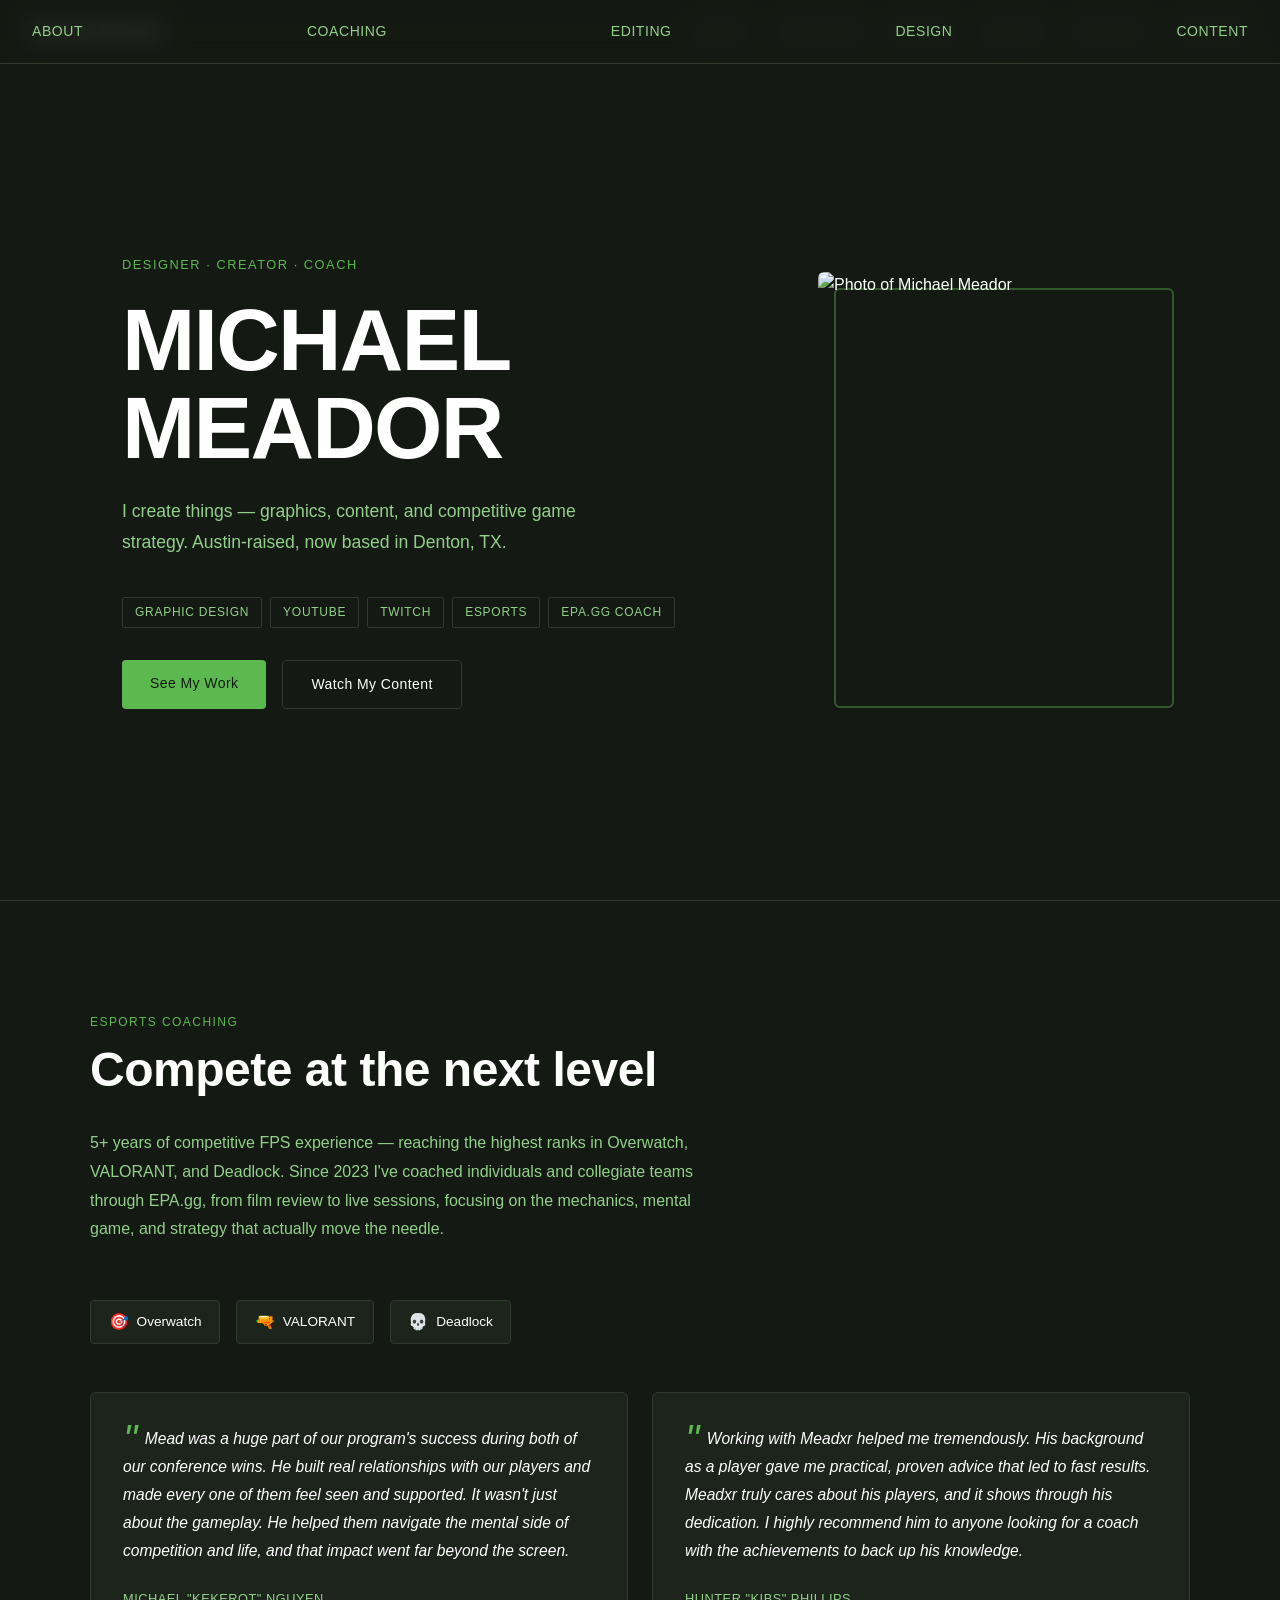
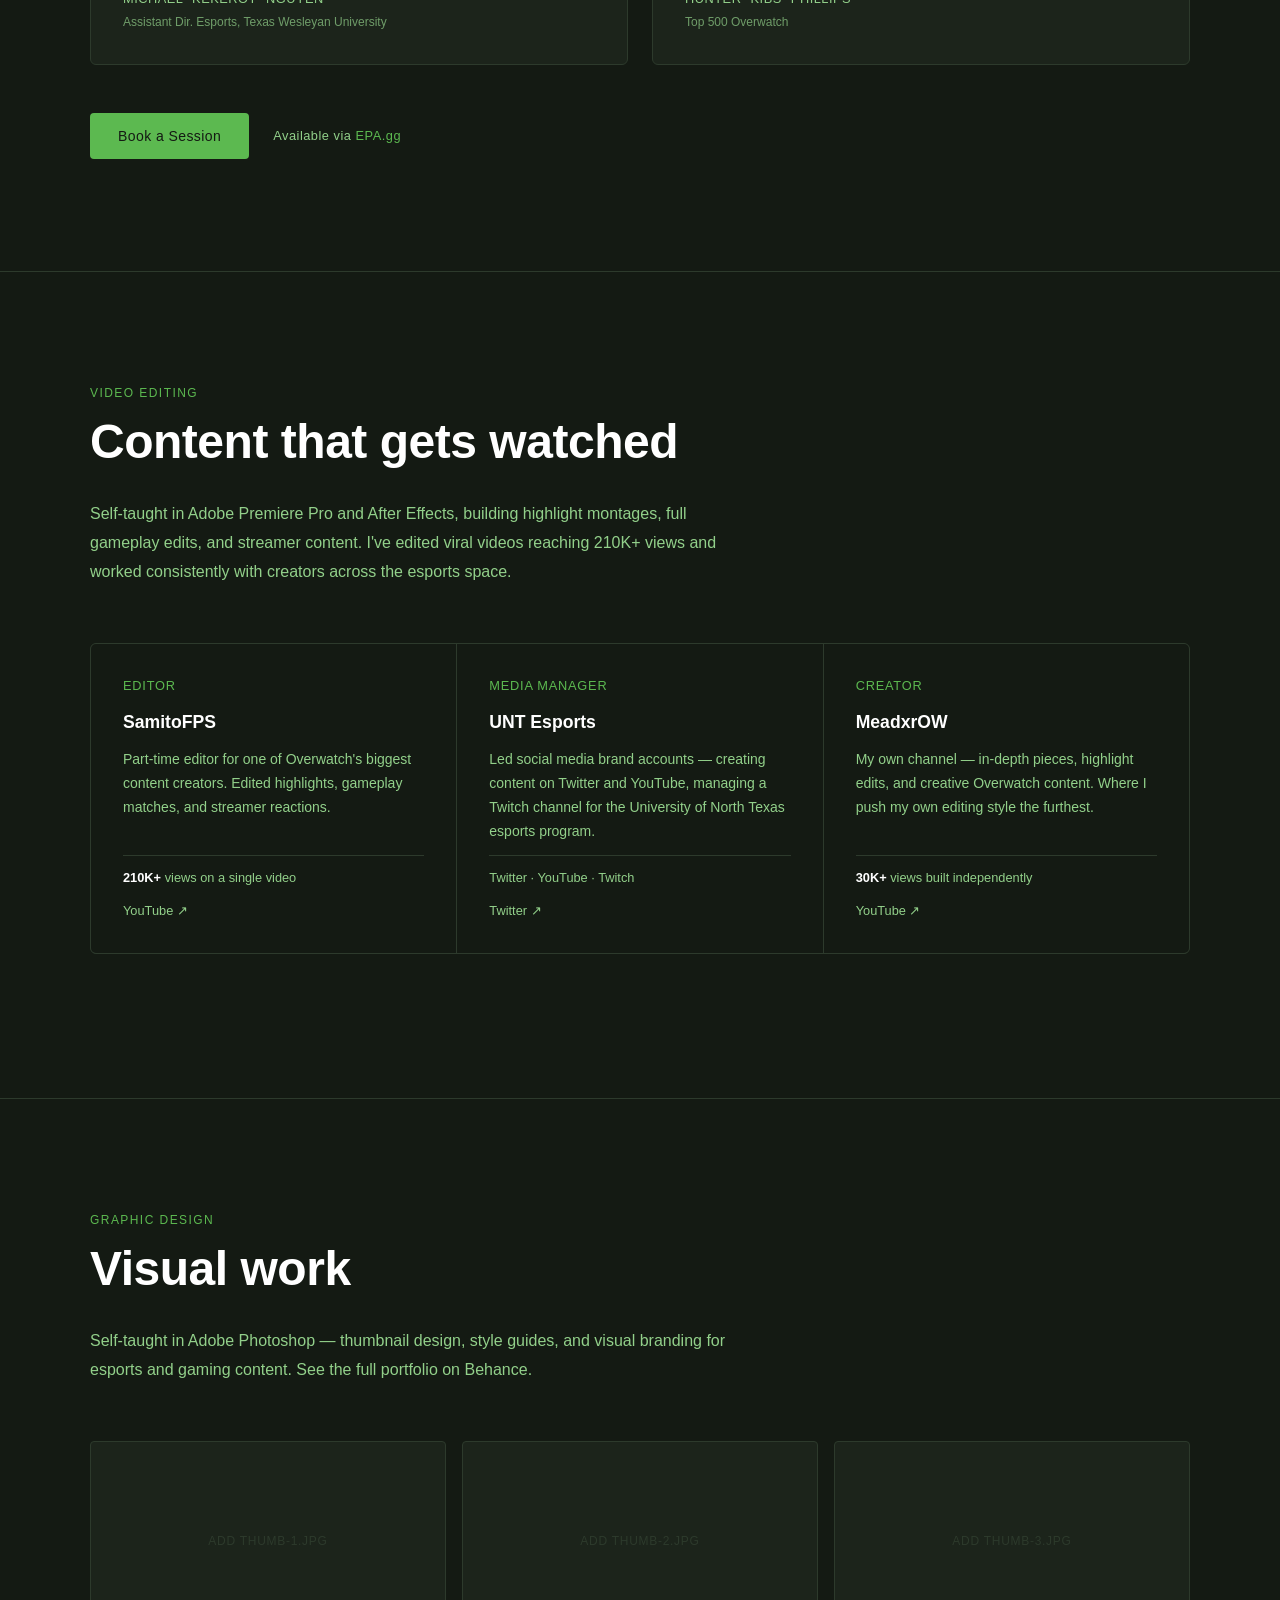
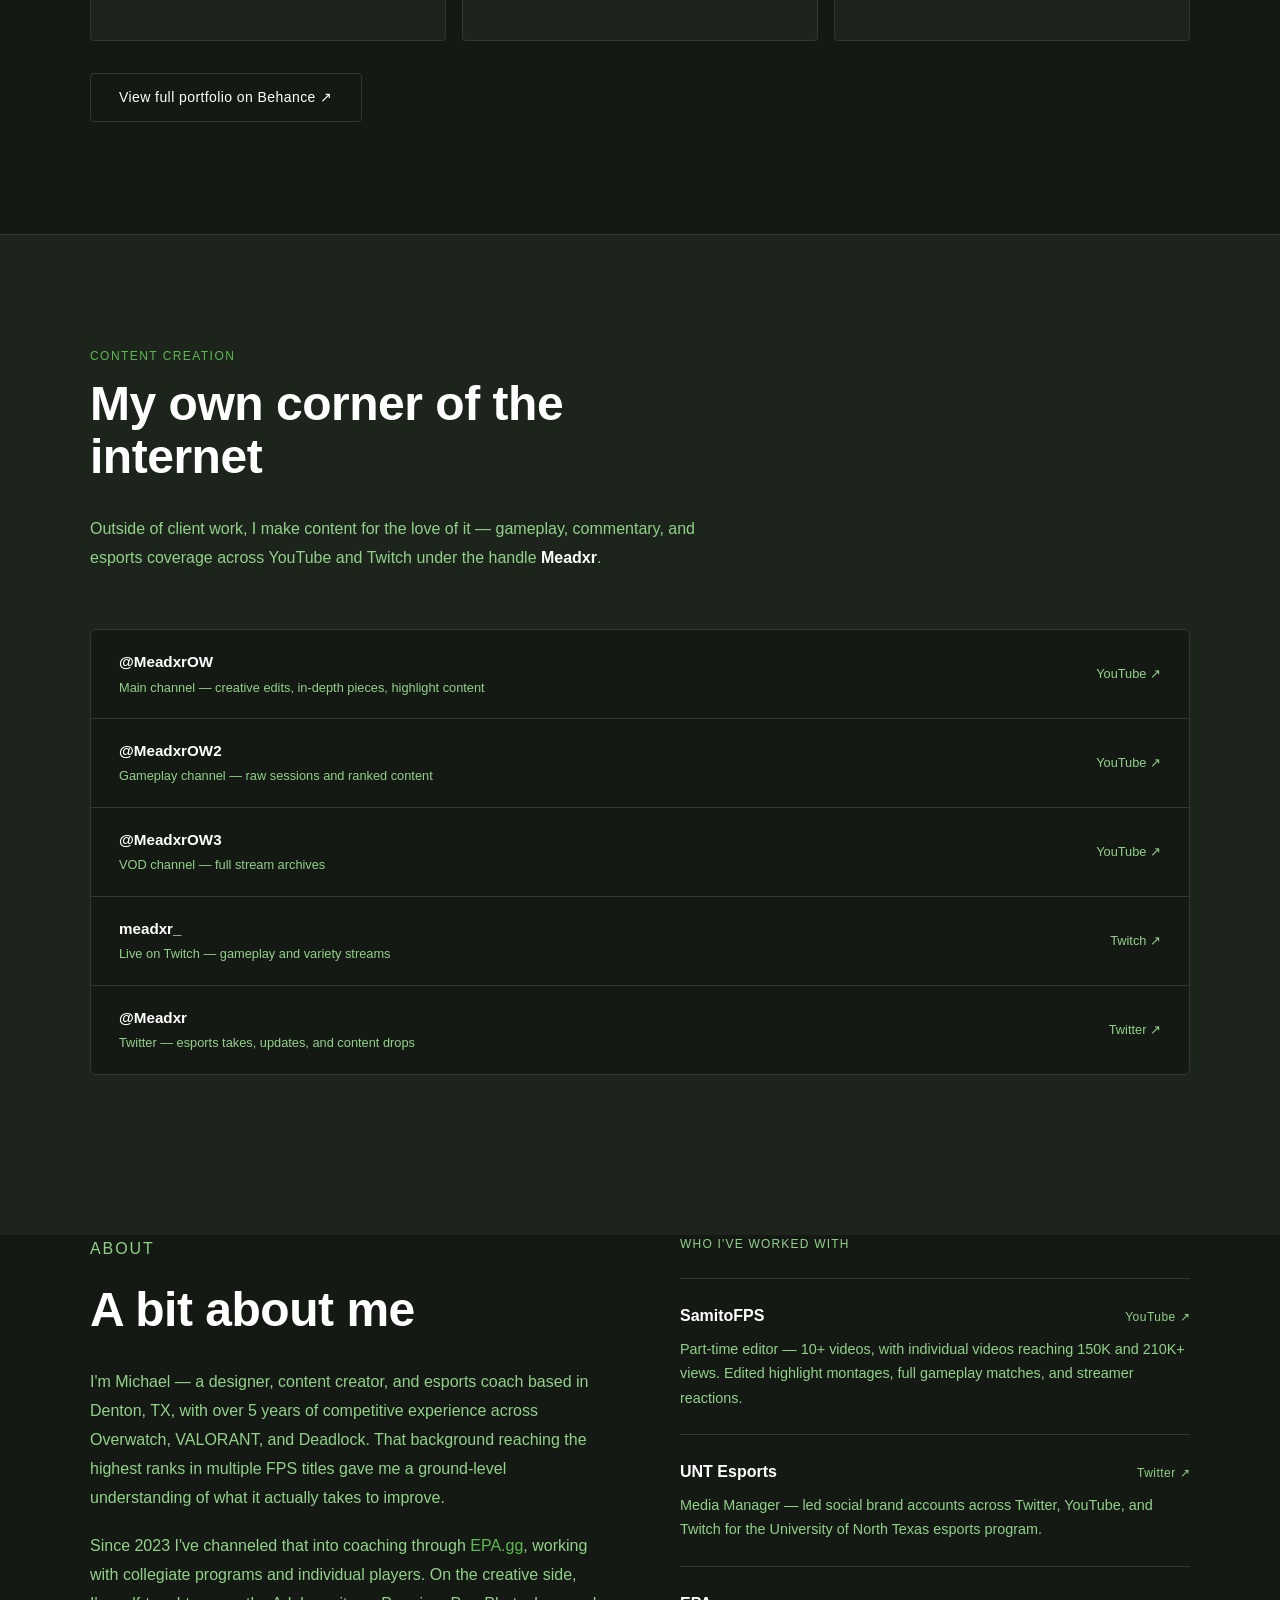
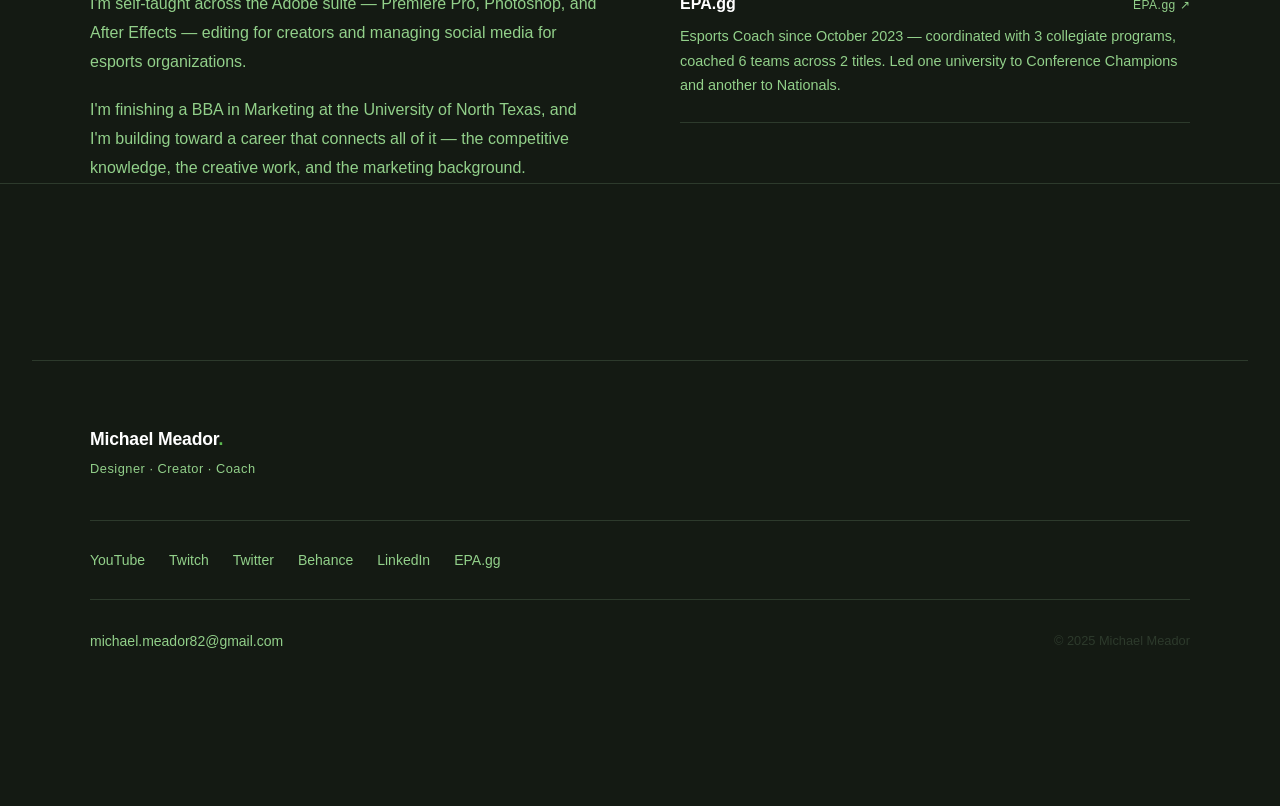
==== index.html @ 07dad1ee "Add files via upload" ====
<!DOCTYPE html>
<html lang="en">
<head>
  <meta charset="UTF-8" />
  <meta name="viewport" content="width=device-width, initial-scale=1.0" />
  <title>Michael Meador</title>

  

  <style>

    /* =============================================
       DESIGN TOKENS
       Change these values to retheme the entire site
    ============================================= */
    :root {
      --color-bg:        #141a13;   /* off-black with forest green tint */
      --color-surface:   #1c241b;   /* slightly lighter forest green surface */
      --color-text:      #FFFFFF;   /* pure white */
      --color-muted:     #92D08A;   /* mid green — secondary text, labels */
      --color-accent:    #5CB950;   /* primary green — buttons, highlights */
      --color-border:    #2d3a2c;   /* dark green-tinted dividers */
      --color-light:     #C8E8C4;   /* pale green — subtle tints if needed */

      --font-display:    Arial, 'Helvetica Neue', Helvetica, sans-serif;
      --font-body:       Arial, 'Helvetica Neue', Helvetica, sans-serif;

      --max-width:       1100px;
      --nav-height:      64px;
    }

    /* =============================================
       RESET & BASE
    ============================================= */
    *, *::before, *::after {
      box-sizing: border-box;
      margin: 0;
      padding: 0;
    }

    html {
      scroll-behavior: smooth;
    }

    body {
      background-color: var(--color-bg);
      color: var(--color-text);
      font-family: var(--font-body);
      font-size: 16px;
      line-height: 1.6;
      -webkit-font-smoothing: antialiased;
    }

    a {
      color: inherit;
      text-decoration: none;
    }

    img {
      display: block;
      max-width: 100%;
    }

    /* =============================================
       NAV
    ============================================= */
    nav {
      position: fixed;
      top: 0;
      left: 0;
      right: 0;
      height: var(--nav-height);
      display: flex;
      align-items: center;
      justify-content: space-between;
      padding: 0 2rem;
      z-index: 100;

      /* Frosted glass effect — blurs content scrolling behind nav */
      background: rgba(20, 26, 19, 0.80);
      backdrop-filter: blur(12px);
      -webkit-backdrop-filter: blur(12px);
      border-bottom: 1px solid var(--color-border);
    }

    .nav-logo {
      font-family: var(--font-display);
      font-size: 1.1rem;
      font-weight: 900;
      letter-spacing: -0.01em;
      color: var(--color-text);
    }

    /* The accent dot after your logo name — small signature detail */
    .nav-logo span {
      color: var(--color-accent);
    }

    .nav-links {
      display: flex;
      gap: 2rem;
      list-style: none;
    }

    .nav-links a {
      font-size: 0.875rem;
      font-weight: 500;
      color: var(--color-muted);
      letter-spacing: 0.04em;
      text-transform: uppercase;
      transition: color 0.2s ease;
    }

    .nav-links a:hover {
      color: var(--color-text);
    }

    /* =============================================
       HERO
    ============================================= */
    .hero {
      min-height: 100vh;
      padding-top: var(--nav-height);
      display: flex;
      align-items: center;
      max-width: var(--max-width);
      margin: 0 auto;
      padding-left: 2rem;
      padding-right: 2rem;
      gap: 4rem;
    }

    /* Left column: text */
    .hero-text {
      flex: 1;
    }

    .hero-eyebrow {
      font-size: 0.8rem;
      font-weight: 500;
      letter-spacing: 0.12em;
      text-transform: uppercase;
      color: var(--color-accent);
      margin-bottom: 1.25rem;
    }

    .hero-name {
      font-family: var(--font-display);
      font-size: clamp(3rem, 7vw, 5.5rem);
      font-weight: 900;
      line-height: 1.0;
      letter-spacing: -0.02em;
      color: var(--color-text);
      margin-bottom: 1.5rem;
    }

    .hero-bio {
      font-size: 1.1rem;
      color: var(--color-muted);
      max-width: 480px;
      line-height: 1.75;
      margin-bottom: 2.5rem;
    }

    /* CTA buttons row */
    .hero-cta {
      display: flex;
      gap: 1rem;
      flex-wrap: wrap;
    }

    .btn-primary {
      display: inline-block;
      padding: 0.75rem 1.75rem;
      background-color: var(--color-accent);
      color: #141a13; /* dark text on bright button */
      font-family: var(--font-body);
      font-size: 0.875rem;
      font-weight: 500;
      letter-spacing: 0.03em;
      border-radius: 4px;
      transition: opacity 0.2s ease;
    }

    .btn-primary:hover {
      opacity: 0.85;
    }

    .btn-secondary {
      display: inline-block;
      padding: 0.75rem 1.75rem;
      border: 1px solid var(--color-border);
      color: var(--color-text);
      font-family: var(--font-body);
      font-size: 0.875rem;
      font-weight: 500;
      letter-spacing: 0.03em;
      border-radius: 4px;
      transition: border-color 0.2s ease, color 0.2s ease;
    }

    .btn-secondary:hover {
      border-color: var(--color-muted);
      color: var(--color-text);
    }

    /* Right column: headshot */
    .hero-image {
      flex-shrink: 0;
      width: 340px;
      height: 420px;
      position: relative;
    }

    .hero-image img {
      width: 100%;
      height: 100%;
      object-fit: cover;       /* crops to fill frame cleanly */
      object-position: top;    /* keeps face in frame — adjust if needed */
      border-radius: 6px;
      filter: grayscale(15%);  /* slight desaturate keeps it clean against bg */
    }

    /* Accent line behind the photo — the site's signature detail */
    .hero-image::before {
      content: '';
      position: absolute;
      top: 16px;
      left: 16px;
      right: -16px;
      bottom: -16px;
      border: 2px solid var(--color-accent);
      border-radius: 6px;
      z-index: -1;
      opacity: 0.4;
    }

    /* =============================================
       PLATFORM TAGS (below bio, above buttons)
       Small labels showing your lanes at a glance
    ============================================= */
    .hero-tags {
      display: flex;
      flex-wrap: wrap;
      gap: 0.5rem;
      margin-bottom: 2rem;
    }

    .tag {
      font-size: 0.75rem;
      font-weight: 500;
      letter-spacing: 0.06em;
      text-transform: uppercase;
      padding: 0.3rem 0.75rem;
      border: 1px solid var(--color-border);
      border-radius: 2px;
      color: var(--color-muted);
    }

    /* =============================================
       RESPONSIVE — mobile stacks vertically
    ============================================= */
    @media (max-width: 768px) {
      .hero {
        flex-direction: column-reverse; /* image sits on top on mobile */
        padding-top: calc(var(--nav-height) + 2rem);
        gap: 2rem;
      }

      .hero-image {
        width: 100%;
        height: 280px;
      }

      .nav-links {
        gap: 1.25rem;
      }
    }

    /* =============================================
       SHARED SECTION UTILITIES
    ============================================= */
    .section-eyebrow {
      font-size: 0.75rem;
      font-weight: 500;
      letter-spacing: 0.12em;
      text-transform: uppercase;
      color: var(--color-accent);
      margin-bottom: 0.75rem;
    }

    .section-heading {
      font-family: var(--font-display);
      font-size: clamp(2rem, 4vw, 3rem);
      font-weight: 900;
      letter-spacing: -0.01em;
      color: var(--color-text);
      margin-bottom: 2rem;
      line-height: 1.1;
    }

    /* =============================================
       ABOUT
    ============================================= */
    .about {
      border-top: 1px solid var(--color-border);
      padding: 7rem 2rem;
    }

    .about-inner {
      max-width: var(--max-width);
      margin: 0 auto;
      display: grid;
      grid-template-columns: 1fr 1fr;
      gap: 5rem;
      align-items: start;
    }

    .about-text p {
      color: var(--color-muted);
      line-height: 1.8;
      margin-bottom: 1.25rem;
      font-size: 1rem;
    }

    .about-text p:last-child {
      margin-bottom: 0;
    }

    .inline-link {
      color: var(--color-accent);
      border-bottom: 1px solid transparent;
      transition: border-color 0.2s ease;
    }

    .inline-link:hover {
      border-color: var(--color-accent);
    }

    /* Credentials column */
    .credentials-label {
      font-size: 0.75rem;
      font-weight: 500;
      letter-spacing: 0.1em;
      text-transform: uppercase;
      color: var(--color-muted);
      margin-bottom: 1.5rem;
    }

    .credential-item {
      padding: 1.5rem 0;
      border-top: 1px solid var(--color-border);
    }

    .credential-item:last-child {
      border-bottom: 1px solid var(--color-border);
    }

    .credential-header {
      display: flex;
      justify-content: space-between;
      align-items: baseline;
      margin-bottom: 0.5rem;
    }

    .credential-name {
      font-family: var(--font-display);
      font-size: 1rem;
      font-weight: 900;
      color: var(--color-text);
    }

    .credential-link {
      font-size: 0.75rem;
      color: var(--color-muted);
      letter-spacing: 0.04em;
      transition: color 0.2s ease;
    }

    .credential-link:hover {
      color: var(--color-accent);
    }

    .credential-desc {
      font-size: 0.9rem;
      color: var(--color-muted);
      line-height: 1.7;
    }

    @media (max-width: 768px) {
      .about-inner {
        grid-template-columns: 1fr;
        gap: 3rem;
      }
    }

    /* =============================================
       FOOTER
    ============================================= */
    footer {
      border-top: 1px solid var(--color-border);
      padding: 4rem 2rem 2.5rem;
      margin-top: 4rem;
    }

    .footer-inner {
      max-width: var(--max-width);
      margin: 0 auto;
    }

    .footer-top {
      display: flex;
      justify-content: space-between;
      align-items: flex-start;
      margin-bottom: 2.5rem;
    }

    .footer-logo {
      font-family: var(--font-display);
      font-size: 1.1rem;
      font-weight: 900;
      letter-spacing: -0.01em;
      color: var(--color-text);
      margin-bottom: 0.4rem;
    }

    .footer-logo span {
      color: var(--color-accent);
    }

    .footer-tagline {
      font-size: 0.8rem;
      color: var(--color-muted);
      letter-spacing: 0.04em;
    }

    .footer-nav {
      display: flex;
      gap: 2rem;
    }

    .footer-nav a {
      font-size: 0.875rem;
      color: var(--color-muted);
      letter-spacing: 0.04em;
      text-transform: uppercase;
      transition: color 0.2s ease;
    }

    .footer-nav a:hover {
      color: var(--color-text);
    }

    .footer-links {
      display: flex;
      gap: 1.5rem;
      flex-wrap: wrap;
      padding: 1.75rem 0;
      border-top: 1px solid var(--color-border);
      border-bottom: 1px solid var(--color-border);
      margin-bottom: 1.75rem;
    }

    .footer-links a {
      font-size: 0.875rem;
      font-weight: 500;
      color: var(--color-muted);
      transition: color 0.2s ease;
    }

    .footer-links a:hover {
      color: var(--color-accent);
    }

    .footer-bottom {
      display: flex;
      justify-content: space-between;
      align-items: center;
    }

    .footer-email a {
      font-size: 0.875rem;
      color: var(--color-muted);
      transition: color 0.2s ease;
    }

    .footer-email a:hover {
      color: var(--color-text);
    }

    .footer-copy {
      font-size: 0.8rem;
      color: var(--color-border);
    }

    @media (max-width: 768px) {
      .footer-top {
        flex-direction: column;
        gap: 1.5rem;
      }

      .footer-nav {
        gap: 1.25rem;
        flex-wrap: wrap;
      }

      .footer-bottom {
        flex-direction: column;
        align-items: flex-start;
        gap: 0.5rem;
      }
    }

    /* =============================================
       FULL SECTIONS — Coaching, Video Editing,
       Graphic Design, Content Creation
    ============================================= */

    /* Shared section shell */
    .section-block {
      border-top: 1px solid var(--color-border);
      padding: 7rem 2rem;
    }

    .section-block-inner {
      max-width: var(--max-width);
      margin: 0 auto;
    }

    .section-block-header {
      margin-bottom: 3.5rem;
      max-width: 640px;
    }

    .section-block-header p.section-desc {
      color: var(--color-muted);
      font-size: 1rem;
      line-height: 1.8;
      margin-top: 1rem;
    }

    /* ---- COACHING ---- */
    .games-row {
      display: flex;
      gap: 1rem;
      flex-wrap: wrap;
      margin-bottom: 3rem;
    }

    .game-tag {
      display: inline-flex;
      align-items: center;
      gap: 0.5rem;
      padding: 0.5rem 1.1rem;
      border: 1px solid var(--color-border);
      border-radius: 4px;
      font-size: 0.85rem;
      font-weight: 500;
      color: var(--color-text);
      background-color: var(--color-surface);
    }

    .game-tag span {
      font-size: 1rem;
    }

    .testimonials-grid {
      display: grid;
      grid-template-columns: 1fr 1fr;
      gap: 1.5rem;
      margin-bottom: 3rem;
    }

    .testimonial {
      background-color: var(--color-surface);
      border: 1px solid var(--color-border);
      border-radius: 6px;
      padding: 2rem;
    }

    .testimonial-quote {
      font-size: 0.975rem;
      color: var(--color-text);
      line-height: 1.8;
      margin-bottom: 1.5rem;
      font-style: italic;
    }

    /* Opening quote mark accent */
    .testimonial-quote::before {
      content: '"';
      font-family: var(--font-display);
      font-size: 2.5rem;
      color: var(--color-accent);
      line-height: 0;
      vertical-align: -0.6rem;
      margin-right: 0.2rem;
    }

    .testimonial-author {
      font-size: 0.8rem;
      font-weight: 500;
      color: var(--color-muted);
      letter-spacing: 0.04em;
      text-transform: uppercase;
    }

    .testimonial-role {
      font-size: 0.75rem;
      color: var(--color-muted);
      opacity: 0.7;
      margin-top: 0.2rem;
    }

    .coaching-cta {
      display: flex;
      align-items: center;
      gap: 1.5rem;
      flex-wrap: wrap;
    }

    .epa-badge {
      font-size: 0.8rem;
      color: var(--color-muted);
      letter-spacing: 0.04em;
    }

    .epa-badge a {
      color: var(--color-accent);
      border-bottom: 1px solid transparent;
      transition: border-color 0.2s ease;
    }

    .epa-badge a:hover {
      border-color: var(--color-accent);
    }

    /* ---- VIDEO EDITING ---- */
    .creators-grid {
      display: grid;
      grid-template-columns: repeat(3, 1fr);
      gap: 1px;
      background-color: var(--color-border);
      border: 1px solid var(--color-border);
      border-radius: 6px;
      overflow: hidden;
      margin-bottom: 2rem;
    }

    .creator-card {
      background-color: var(--color-bg);
      padding: 2rem;
      display: flex;
      flex-direction: column;
      gap: 0.75rem;
      transition: background-color 0.2s ease;
    }

    .creator-card:hover {
      background-color: var(--color-surface);
    }

    .creator-name {
      font-family: var(--font-display);
      font-size: 1.1rem;
      font-weight: 900;
      color: var(--color-text);
    }

    .creator-role {
      font-size: 0.8rem;
      font-weight: 500;
      letter-spacing: 0.06em;
      text-transform: uppercase;
      color: var(--color-accent);
    }

    .creator-desc {
      font-size: 0.875rem;
      color: var(--color-muted);
      line-height: 1.7;
      flex: 1;
    }

    .creator-stat {
      font-size: 0.8rem;
      color: var(--color-muted);
      border-top: 1px solid var(--color-border);
      padding-top: 0.75rem;
      margin-top: auto;
    }

    .creator-stat strong {
      color: var(--color-text);
    }

    .creator-link {
      font-size: 0.8rem;
      font-weight: 500;
      color: var(--color-muted);
      transition: color 0.2s ease;
    }

    .creator-link:hover {
      color: var(--color-accent);
    }

    /* ---- GRAPHIC DESIGN ---- */
    .thumbs-grid {
      display: grid;
      grid-template-columns: repeat(3, 1fr);
      gap: 1rem;
      margin-bottom: 2rem;
    }

    .thumb-item {
      aspect-ratio: 16 / 9;
      overflow: hidden;
      border-radius: 4px;
      border: 1px solid var(--color-border);
      background-color: var(--color-surface);
    }

    .thumb-item img {
      width: 100%;
      height: 100%;
      object-fit: cover;
      transition: transform 0.3s ease, opacity 0.3s ease;
    }

    .thumb-item:hover img {
      transform: scale(1.03);
      opacity: 0.85;
    }

    /* Placeholder shown when image file isn't present yet */
    .thumb-placeholder {
      width: 100%;
      height: 100%;
      display: flex;
      align-items: center;
      justify-content: center;
      font-size: 0.75rem;
      color: var(--color-border);
      letter-spacing: 0.06em;
      text-transform: uppercase;
    }

    /* ---- CONTENT CREATION ---- */
    .content-section {
      background-color: var(--color-surface);
      border-top: 1px solid var(--color-border);
    }

    .channels-list {
      display: flex;
      flex-direction: column;
      gap: 0px;
      margin-bottom: 3rem;
      border: 1px solid var(--color-border);
      border-radius: 6px;
      overflow: hidden;
    }

    .channel-item {
      display: flex;
      justify-content: space-between;
      align-items: center;
      padding: 1.25rem 1.75rem;
      border-bottom: 1px solid var(--color-border);
      background-color: var(--color-bg);
      transition: background-color 0.2s ease;
    }

    .channel-item:last-child {
      border-bottom: none;
    }

    .channel-item:hover {
      background-color: #141414;
    }

    .channel-info {
      display: flex;
      flex-direction: column;
      gap: 0.2rem;
    }

    .channel-name {
      font-family: var(--font-display);
      font-size: 0.95rem;
      font-weight: 900;
      color: var(--color-text);
    }

    .channel-desc {
      font-size: 0.8rem;
      color: var(--color-muted);
    }

    .channel-link {
      font-size: 0.8rem;
      font-weight: 500;
      color: var(--color-muted);
      transition: color 0.2s ease;
      white-space: nowrap;
    }

    .channel-link:hover {
      color: var(--color-accent);
    }

    /* Responsive */
    @media (max-width: 768px) {
      .testimonials-grid,
      .creators-grid,
      .thumbs-grid {
        grid-template-columns: 1fr;
      }

      .channel-item {
        flex-direction: column;
        align-items: flex-start;
        gap: 0.75rem;
      }
    }

  </style>
</head>

<body>

  <!-- =============================================
       NAV
  ============================================= -->
  <nav>
    <!-- Replace YOUR NAME with your name. The <span> makes the dot accent-colored. -->
    <a href="#hero" class="nav-logo">Michael Meador<span>.</span></a>

    <ul class="nav-links">
      <li><a href="#about">About</a></li>
      <li><a href="#coaching">Coaching</a></li>
      <li><a href="#editing">Editing</a></li>
      <li><a href="#design">Design</a></li>
      <li><a href="#content">Content</a></li>
      <li><a href="#contact">Contact</a></li>
    </ul>
  </nav>


  <!-- =============================================
       HERO
  ============================================= -->
  <section class="hero" id="hero">

    <div class="hero-text">

      <!-- Small label above your name — describes your role/identity in a few words -->
      <p class="hero-eyebrow">Designer · Creator · Coach</p>

      <!-- Your name, large. This is the first thing people read. -->
      <h1 class="hero-name">MICHAEL<br>MEADOR</h1>

      <!-- One or two sentences. Who are you and what do you do? Keep it human, not a resume. -->
      <p class="hero-bio">
        I create things — graphics, content, and competitive game strategy.
        Austin-raised, now based in Denton, TX.
      </p>

      <!-- Tags — your lanes at a glance. Add or remove as needed. -->
      <div class="hero-tags">
        <span class="tag">Graphic Design</span>
        <span class="tag">YouTube</span>
        <span class="tag">Twitch</span>
        <span class="tag">Esports</span>
        <span class="tag">EPA.gg Coach</span>
      </div>

      <!-- Two CTAs. Primary scrolls to your work. Secondary goes to your content. -->
      <div class="hero-cta">
        <a href="#work" class="btn-primary">See My Work</a>
        <a href="#content" class="btn-secondary">Watch My Content</a>
      </div>

    </div>

    <!-- Your headshot. Replace 'headshot.jpg' with your actual filename.
         Keep the image in the same folder as index.html. -->
    <div class="hero-image">
      <img src="headshot.jpg" alt="Photo of Michael Meador" />
    </div>

  </section>


  <!-- =============================================
       ESPORTS COACHING
  ============================================= -->
  <section class="section-block" id="coaching">
    <div class="section-block-inner">

      <div class="section-block-header">
        <p class="section-eyebrow">Esports Coaching</p>
        <h2 class="section-heading">Compete at the next level</h2>
        <p class="section-desc">
          5+ years of competitive FPS experience — reaching the highest ranks in Overwatch,
          VALORANT, and Deadlock. Since 2023 I've coached individuals and collegiate teams
          through EPA.gg, from film review to live sessions, focusing on the mechanics,
          mental game, and strategy that actually move the needle.
        </p>
      </div>

      <!-- Games covered -->
      <div class="games-row">
        <div class="game-tag"><span>🎯</span> Overwatch</div>
        <div class="game-tag"><span>🔫</span> VALORANT</div>
        <div class="game-tag"><span>💀</span> Deadlock</div>
      </div>

      <!-- Testimonials -->
      <div class="testimonials-grid">

        <div class="testimonial">
          <p class="testimonial-quote">
            Mead was a huge part of our program's success during both of our conference wins.
            He built real relationships with our players and made every one of them feel seen
            and supported. It wasn't just about the gameplay. He helped them navigate the
            mental side of competition and life, and that impact went far beyond the screen.
          </p>
          <p class="testimonial-author">Michael "Kekerot" Nguyen</p>
          <p class="testimonial-role">Assistant Dir. Esports, Texas Wesleyan University</p>
        </div>

        <div class="testimonial">
          <p class="testimonial-quote">
            Working with Meadxr helped me tremendously. His background as a player gave me
            practical, proven advice that led to fast results. Meadxr truly cares about his
            players, and it shows through his dedication. I highly recommend him to anyone
            looking for a coach with the achievements to back up his knowledge.
          </p>
          <p class="testimonial-author">Hunter "Kibs" Phillips</p>
          <p class="testimonial-role">Top 500 Overwatch</p>
        </div>

      </div>

      <!-- CTA -->
      <div class="coaching-cta">
        <a href="https://epa.gg/our-coaches/michael-meadxr-meador/" target="_blank" rel="noopener" class="btn-primary">
          Book a Session
        </a>
        <p class="epa-badge">Available via <a href="https://epa.gg" target="_blank" rel="noopener">EPA.gg</a></p>
      </div>

    </div>
  </section>


  <!-- =============================================
       VIDEO EDITING
  ============================================= -->
  <section class="section-block" id="editing">
    <div class="section-block-inner">

      <div class="section-block-header">
        <p class="section-eyebrow">Video Editing</p>
        <h2 class="section-heading">Content that gets watched</h2>
        <p class="section-desc">
          Self-taught in Adobe Premiere Pro and After Effects, building highlight montages,
          full gameplay edits, and streamer content. I've edited viral videos reaching
          210K+ views and worked consistently with creators across the esports space.
        </p>
      </div>

      <!-- Creator cards -->
      <div class="creators-grid">

        <div class="creator-card">
          <p class="creator-role">Editor</p>
          <h3 class="creator-name">SamitoFPS</h3>
          <p class="creator-desc">
            Part-time editor for one of Overwatch's biggest content creators.
            Edited highlights, gameplay matches, and streamer reactions.
          </p>
          <p class="creator-stat"><strong>210K+</strong> views on a single video</p>
          <a href="https://www.youtube.com/@SamitoFPS" target="_blank" rel="noopener" class="creator-link">YouTube ↗</a>
        </div>

        <div class="creator-card">
          <p class="creator-role">Media Manager</p>
          <h3 class="creator-name">UNT Esports</h3>
          <p class="creator-desc">
            Led social media brand accounts — creating content on Twitter and YouTube,
            managing a Twitch channel for the University of North Texas esports program.
          </p>
          <p class="creator-stat">Twitter · YouTube · Twitch</p>
          <a href="https://twitter.com/UNTEsports" target="_blank" rel="noopener" class="creator-link">Twitter ↗</a>
        </div>

        <div class="creator-card">
          <p class="creator-role">Creator</p>
          <h3 class="creator-name">MeadxrOW</h3>
          <p class="creator-desc">
            My own channel — in-depth pieces, highlight edits, and creative
            Overwatch content. Where I push my own editing style the furthest.
          </p>
          <p class="creator-stat"><strong>30K+</strong> views built independently</p>
          <a href="https://www.youtube.com/@MeadxrOW" target="_blank" rel="noopener" class="creator-link">YouTube ↗</a>
        </div>

      </div>

    </div>
  </section>


  <!-- =============================================
       GRAPHIC DESIGN
  ============================================= -->
  <section class="section-block" id="design">
    <div class="section-block-inner">

      <div class="section-block-header">
        <p class="section-eyebrow">Graphic Design</p>
        <h2 class="section-heading">Visual work</h2>
        <p class="section-desc">
          Self-taught in Adobe Photoshop — thumbnail design, style guides, and visual
          branding for esports and gaming content. See the full portfolio on Behance.
        </p>
      </div>

      <!-- Thumbnail grid — save images as thumb-1.jpg, thumb-2.jpg, thumb-3.jpg
           in the same folder as index.html to make these appear -->
      <div class="thumbs-grid">

        <div class="thumb-item">
          <img src="thumb-1.jpg" alt="Thumbnail design 1"
               onerror="this.style.display='none'; this.nextElementSibling.style.display='flex';" />
          <div class="thumb-placeholder">Add thumb-1.jpg</div>
        </div>

        <div class="thumb-item">
          <img src="thumb-2.jpg" alt="Thumbnail design 2"
               onerror="this.style.display='none'; this.nextElementSibling.style.display='flex';" />
          <div class="thumb-placeholder">Add thumb-2.jpg</div>
        </div>

        <div class="thumb-item">
          <img src="thumb-3.jpg" alt="Thumbnail design 3"
               onerror="this.style.display='none'; this.nextElementSibling.style.display='flex';" />
          <div class="thumb-placeholder">Add thumb-3.jpg</div>
        </div>

      </div>

      <a href="https://www.behance.net/michaelmeador" target="_blank" rel="noopener" class="btn-secondary">
        View full portfolio on Behance ↗
      </a>

    </div>
  </section>


  <!-- =============================================
       CONTENT CREATION
       (personal — separate tone from above sections)
  ============================================= -->
  <section class="section-block content-section" id="content">
    <div class="section-block-inner">

      <div class="section-block-header">
        <p class="section-eyebrow">Content Creation</p>
        <h2 class="section-heading">My own corner of the internet</h2>
        <p class="section-desc">
          Outside of client work, I make content for the love of it — gameplay,
          commentary, and esports coverage across YouTube and Twitch under the
          handle <strong style="color: var(--color-text);">Meadxr</strong>.
        </p>
      </div>

      <!-- YouTube channels -->
      <div class="channels-list">

        <div class="channel-item">
          <div class="channel-info">
            <span class="channel-name">@MeadxrOW</span>
            <span class="channel-desc">Main channel — creative edits, in-depth pieces, highlight content</span>
          </div>
          <a href="https://www.youtube.com/@MeadxrOW" target="_blank" rel="noopener" class="channel-link">YouTube ↗</a>
        </div>

        <div class="channel-item">
          <div class="channel-info">
            <span class="channel-name">@MeadxrOW2</span>
            <span class="channel-desc">Gameplay channel — raw sessions and ranked content</span>
          </div>
          <a href="https://www.youtube.com/@MeadxrOW2" target="_blank" rel="noopener" class="channel-link">YouTube ↗</a>
        </div>

        <div class="channel-item">
          <div class="channel-info">
            <span class="channel-name">@MeadxrOW3</span>
            <span class="channel-desc">VOD channel — full stream archives</span>
          </div>
          <a href="https://www.youtube.com/@MeadxrOW3" target="_blank" rel="noopener" class="channel-link">YouTube ↗</a>
        </div>

        <div class="channel-item">
          <div class="channel-info">
            <span class="channel-name">meadxr_</span>
            <span class="channel-desc">Live on Twitch — gameplay and variety streams</span>
          </div>
          <a href="https://twitch.tv/meadxr_" target="_blank" rel="noopener" class="channel-link">Twitch ↗</a>
        </div>

        <div class="channel-item">
          <div class="channel-info">
            <span class="channel-name">@Meadxr</span>
            <span class="channel-desc">Twitter — esports takes, updates, and content drops</span>
          </div>
          <a href="https://twitter.com/Meadxr" target="_blank" rel="noopener" class="channel-link">Twitter ↗</a>
        </div>

      </div>

    </div>
  </section>
    <div class="about-inner">

      <div class="about-text">
        <p class="section-eyebrow">About</p>
        <h2 class="section-heading">A bit about me</h2>

        <p>
          I'm Michael — a designer, content creator, and esports coach based in Denton, TX,
          with over 5 years of competitive experience across Overwatch, VALORANT, and Deadlock.
          That background reaching the highest ranks in multiple FPS titles gave me a
          ground-level understanding of what it actually takes to improve.
        </p>
        <p>
          Since 2023 I've channeled that into coaching through
          <a href="https://epa.gg/our-coaches/michael-meadxr-meador/" target="_blank" rel="noopener" class="inline-link">EPA.gg</a>,
          working with collegiate programs and individual players. On the creative side, I'm
          self-taught across the Adobe suite — Premiere Pro, Photoshop, and After Effects —
          editing for creators and managing social media for esports organizations.
        </p>
        <p>
          I'm finishing a BBA in Marketing at the University of North Texas, and I'm building
          toward a career that connects all of it — the competitive knowledge, the creative work,
          and the marketing background.
        </p>
      </div>

      <!-- Credentials: real work, real numbers -->
      <div class="about-credentials">

        <p class="credentials-label">Who I've worked with</p>

        <div class="credential-item">
          <div class="credential-header">
            <span class="credential-name">SamitoFPS</span>
            <a href="https://www.youtube.com/@SamitoFPS" target="_blank" rel="noopener" class="credential-link">YouTube ↗</a>
          </div>
          <p class="credential-desc">
            Part-time editor — 10+ videos, with individual videos reaching 150K and 210K+ views.
            Edited highlight montages, full gameplay matches, and streamer reactions.
          </p>
        </div>

        <div class="credential-item">
          <div class="credential-header">
            <span class="credential-name">UNT Esports</span>
            <a href="https://twitter.com/UNTEsports" target="_blank" rel="noopener" class="credential-link">Twitter ↗</a>
          </div>
          <p class="credential-desc">
            Media Manager — led social brand accounts across Twitter, YouTube, and Twitch
            for the University of North Texas esports program.
          </p>
        </div>

        <div class="credential-item">
          <div class="credential-header">
            <span class="credential-name">EPA.gg</span>
            <a href="https://epa.gg" target="_blank" rel="noopener" class="credential-link">EPA.gg ↗</a>
          </div>
          <p class="credential-desc">
            Esports Coach since October 2023 — coordinated with 3 collegiate programs,
            coached 6 teams across 2 titles. Led one university to Conference Champions
            and another to Nationals.
          </p>
        </div>

      </div>

    </div>
  </section>


  <!-- =============================================
       ABOUT
  ============================================= -->
  <section class="about" id="about">


  <!-- =============================================
       FOOTER
  ============================================= -->
  <footer id="contact">
    <div class="footer-inner">

      <div class="footer-top">
        <!-- Left: name + tagline -->
        <div class="footer-brand">
          <p class="footer-logo">Michael Meador<span>.</span></p>
          <p class="footer-tagline">Designer · Creator · Coach</p>
        </div>

        <!-- Right: nav links repeated for convenience -->
        <nav class="footer-nav" aria-label="Footer navigation">
          <a href="#about">About</a>
          <a href="#coaching">Coaching</a>
          <a href="#editing">Editing</a>
          <a href="#design">Design</a>
          <a href="#content">Content</a>
        </nav>
      </div>

      <div class="footer-links">
        <a href="https://www.youtube.com/@MeadxrOW" target="_blank" rel="noopener">YouTube</a>
        <a href="https://twitch.tv/meadxr_" target="_blank" rel="noopener">Twitch</a>
        <a href="https://twitter.com/Meadxr" target="_blank" rel="noopener">Twitter</a>
        <a href="https://www.behance.net/michaelmeador" target="_blank" rel="noopener">Behance</a>
        <a href="https://www.linkedin.com/in/michaelmeador-smm/" target="_blank" rel="noopener">LinkedIn</a>
        <a href="https://epa.gg/our-coaches/michael-meadxr-meador/" target="_blank" rel="noopener">EPA.gg</a>
      </div>

      <div class="footer-bottom">
        <p class="footer-email">
          <a href="mailto:michael.meador82@gmail.com">michael.meador82@gmail.com</a>
        </p>
        <p class="footer-copy">&copy; 2025 Michael Meador</p>
      </div>

    </div>
  </footer>

</body>
</html>
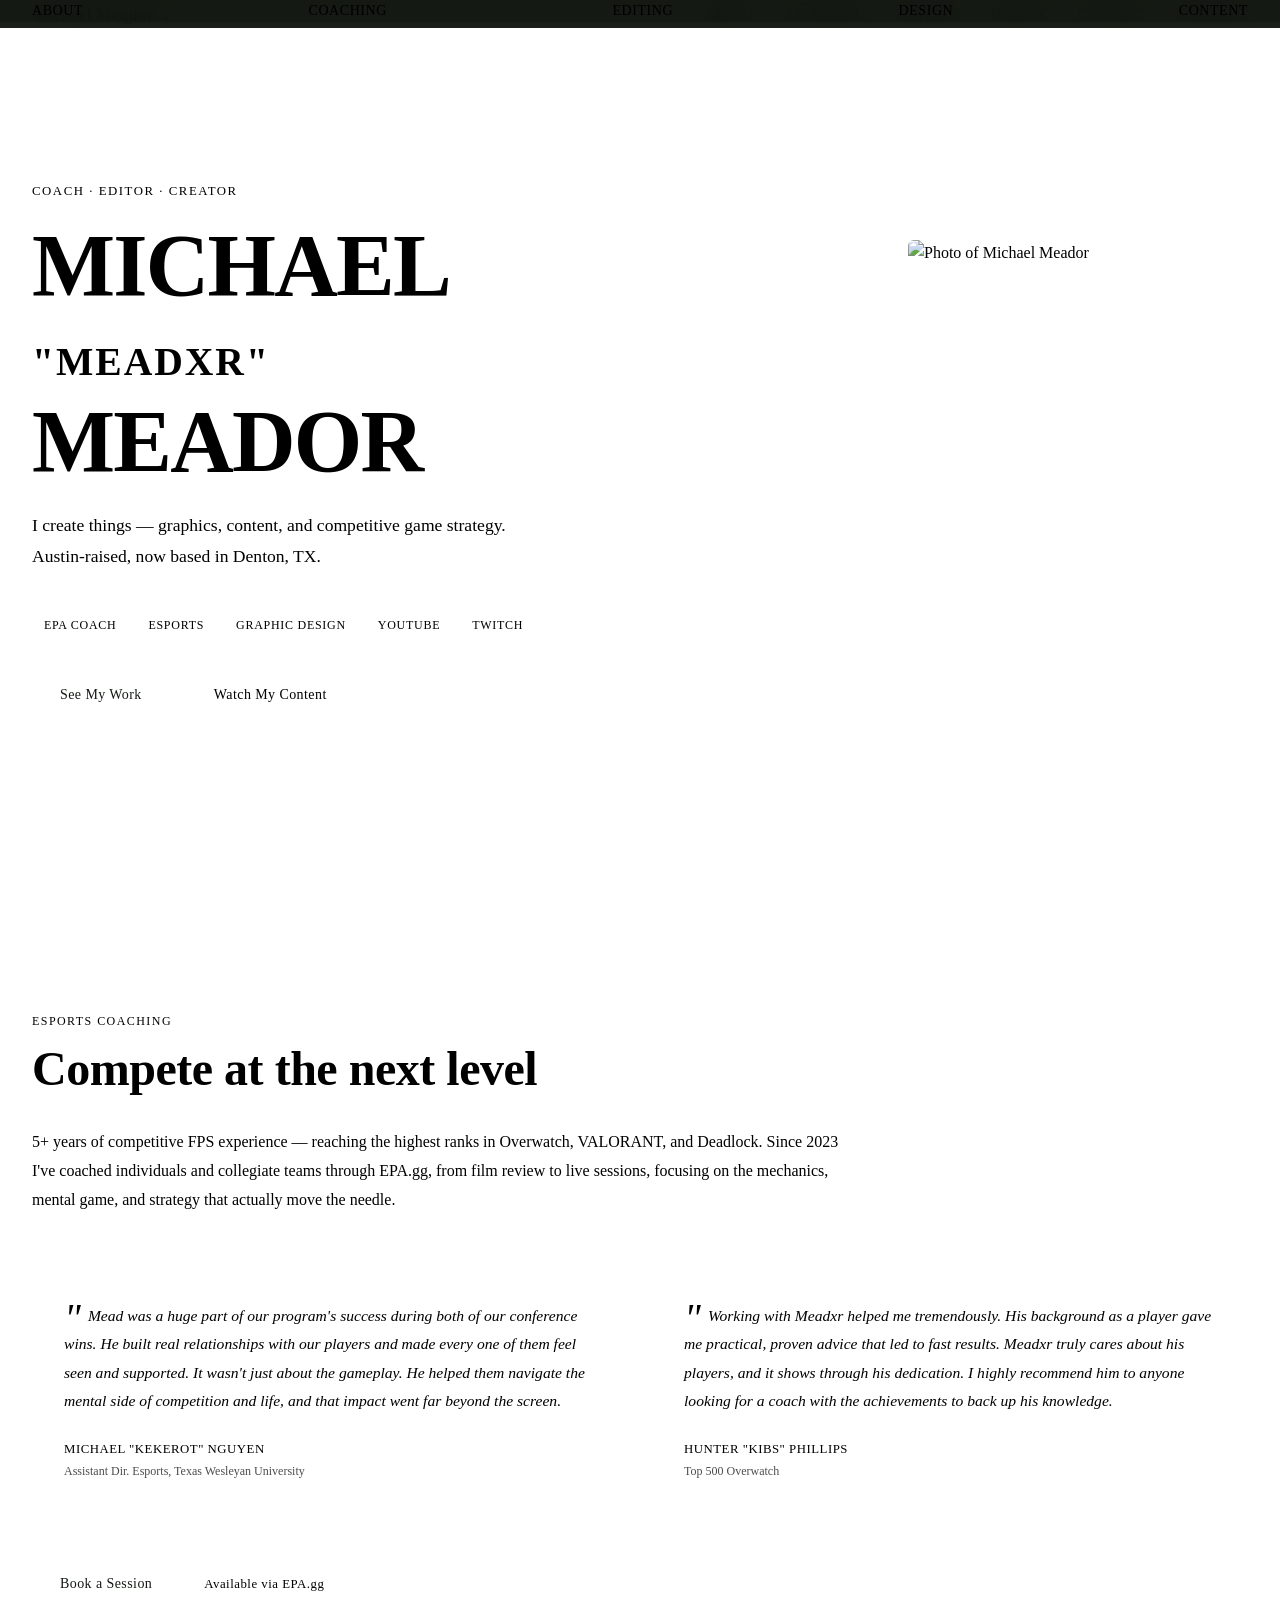
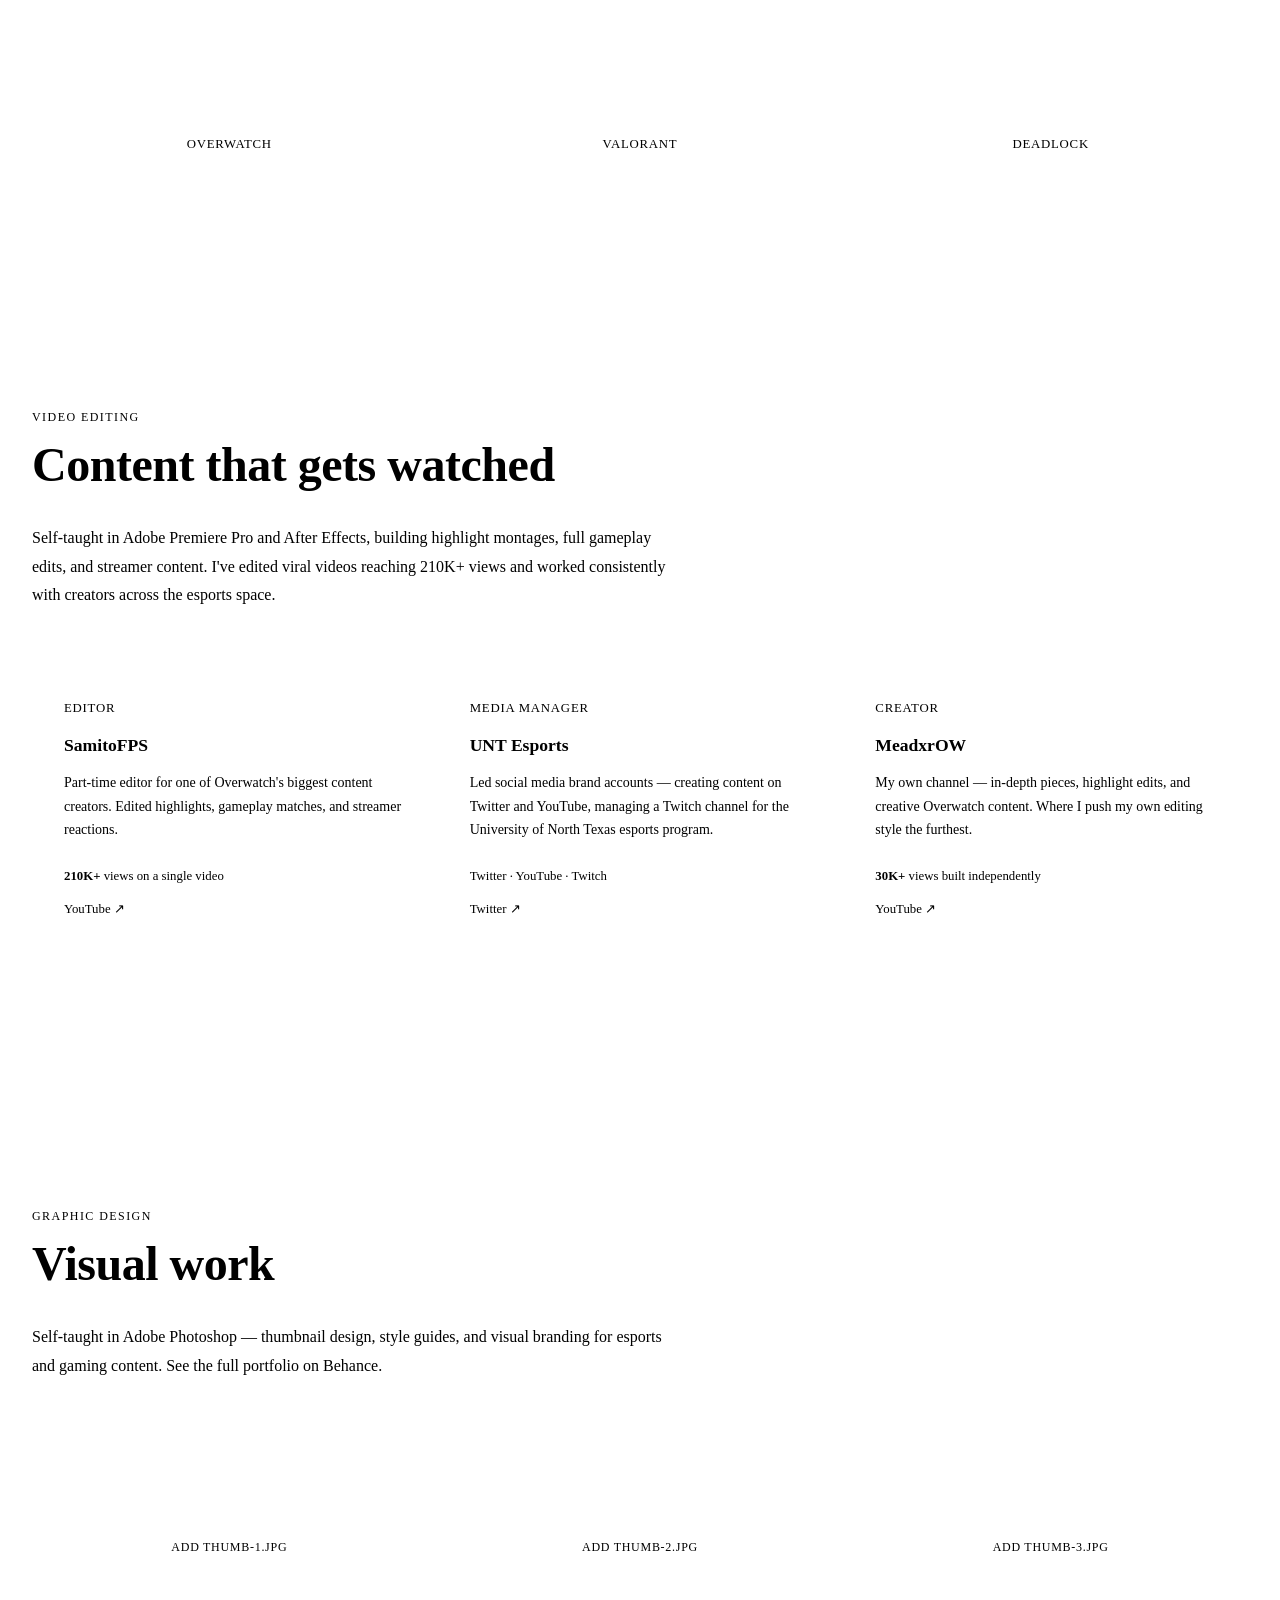
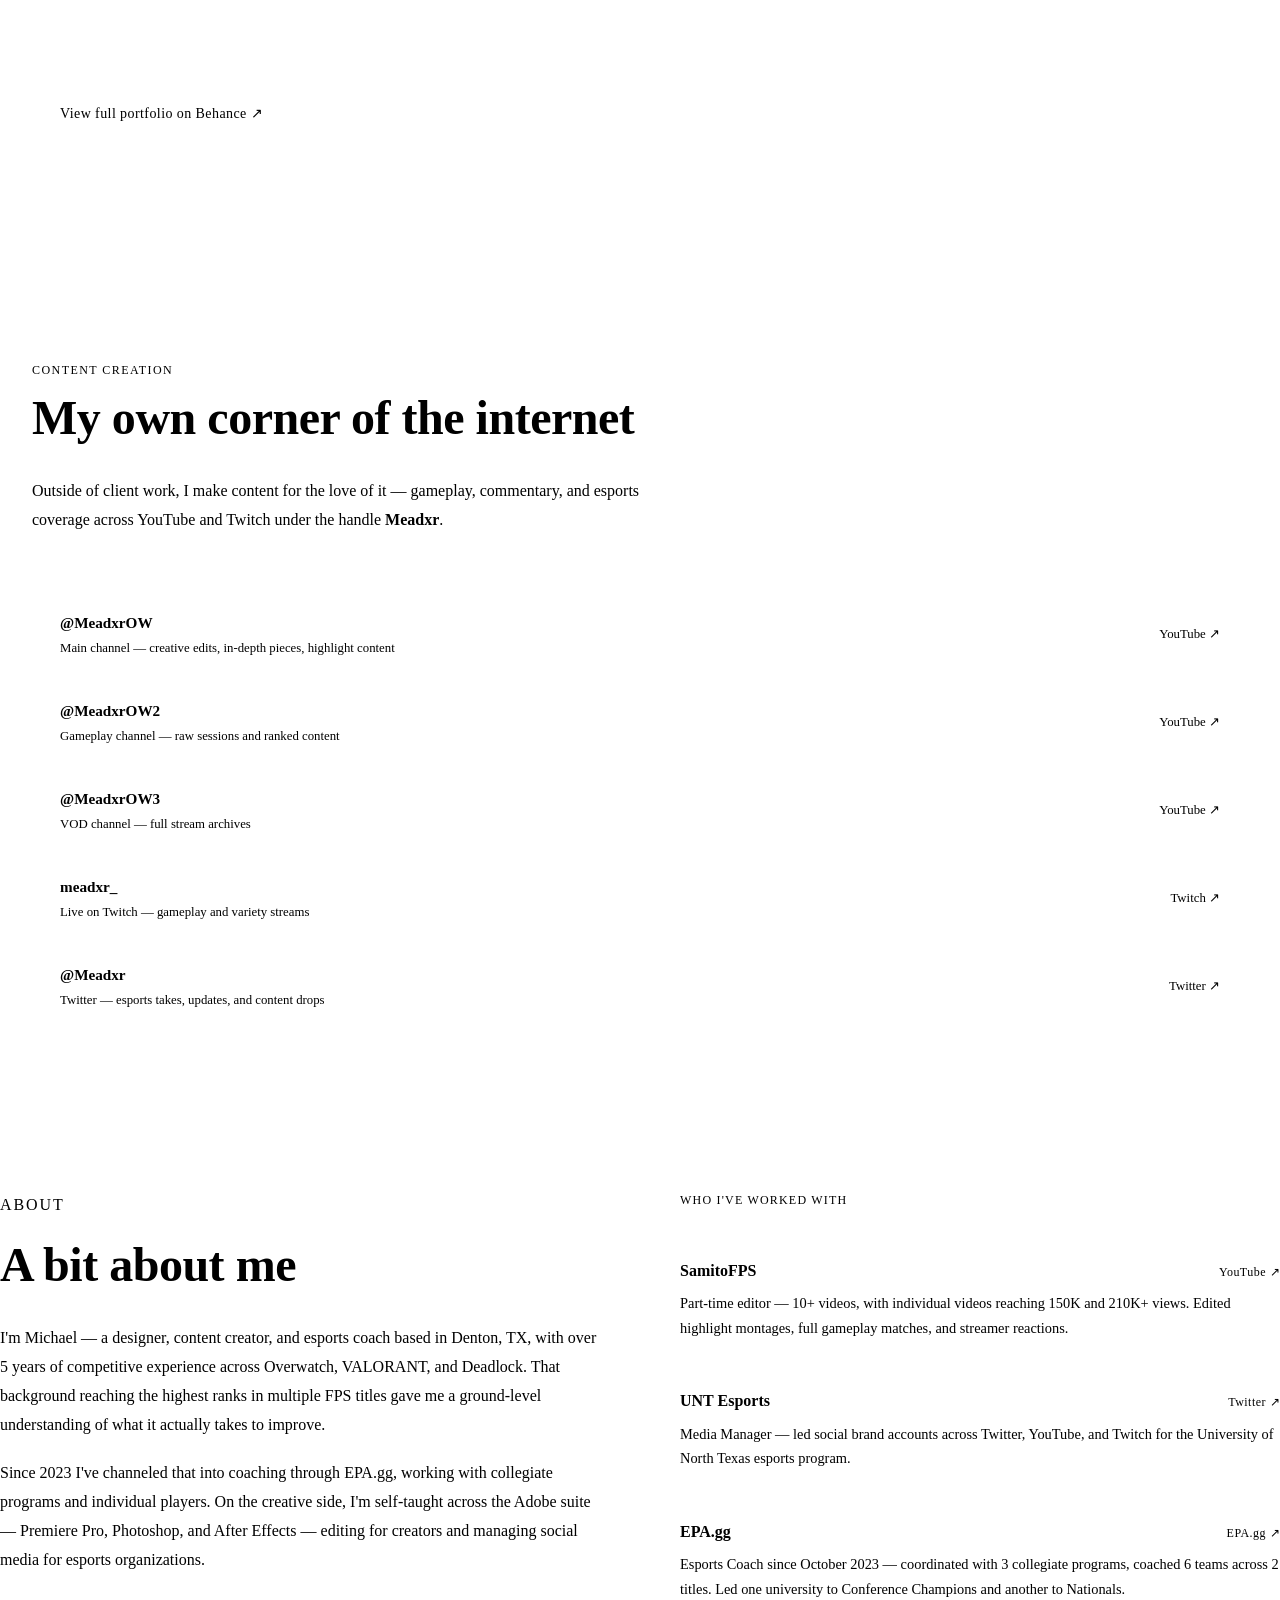
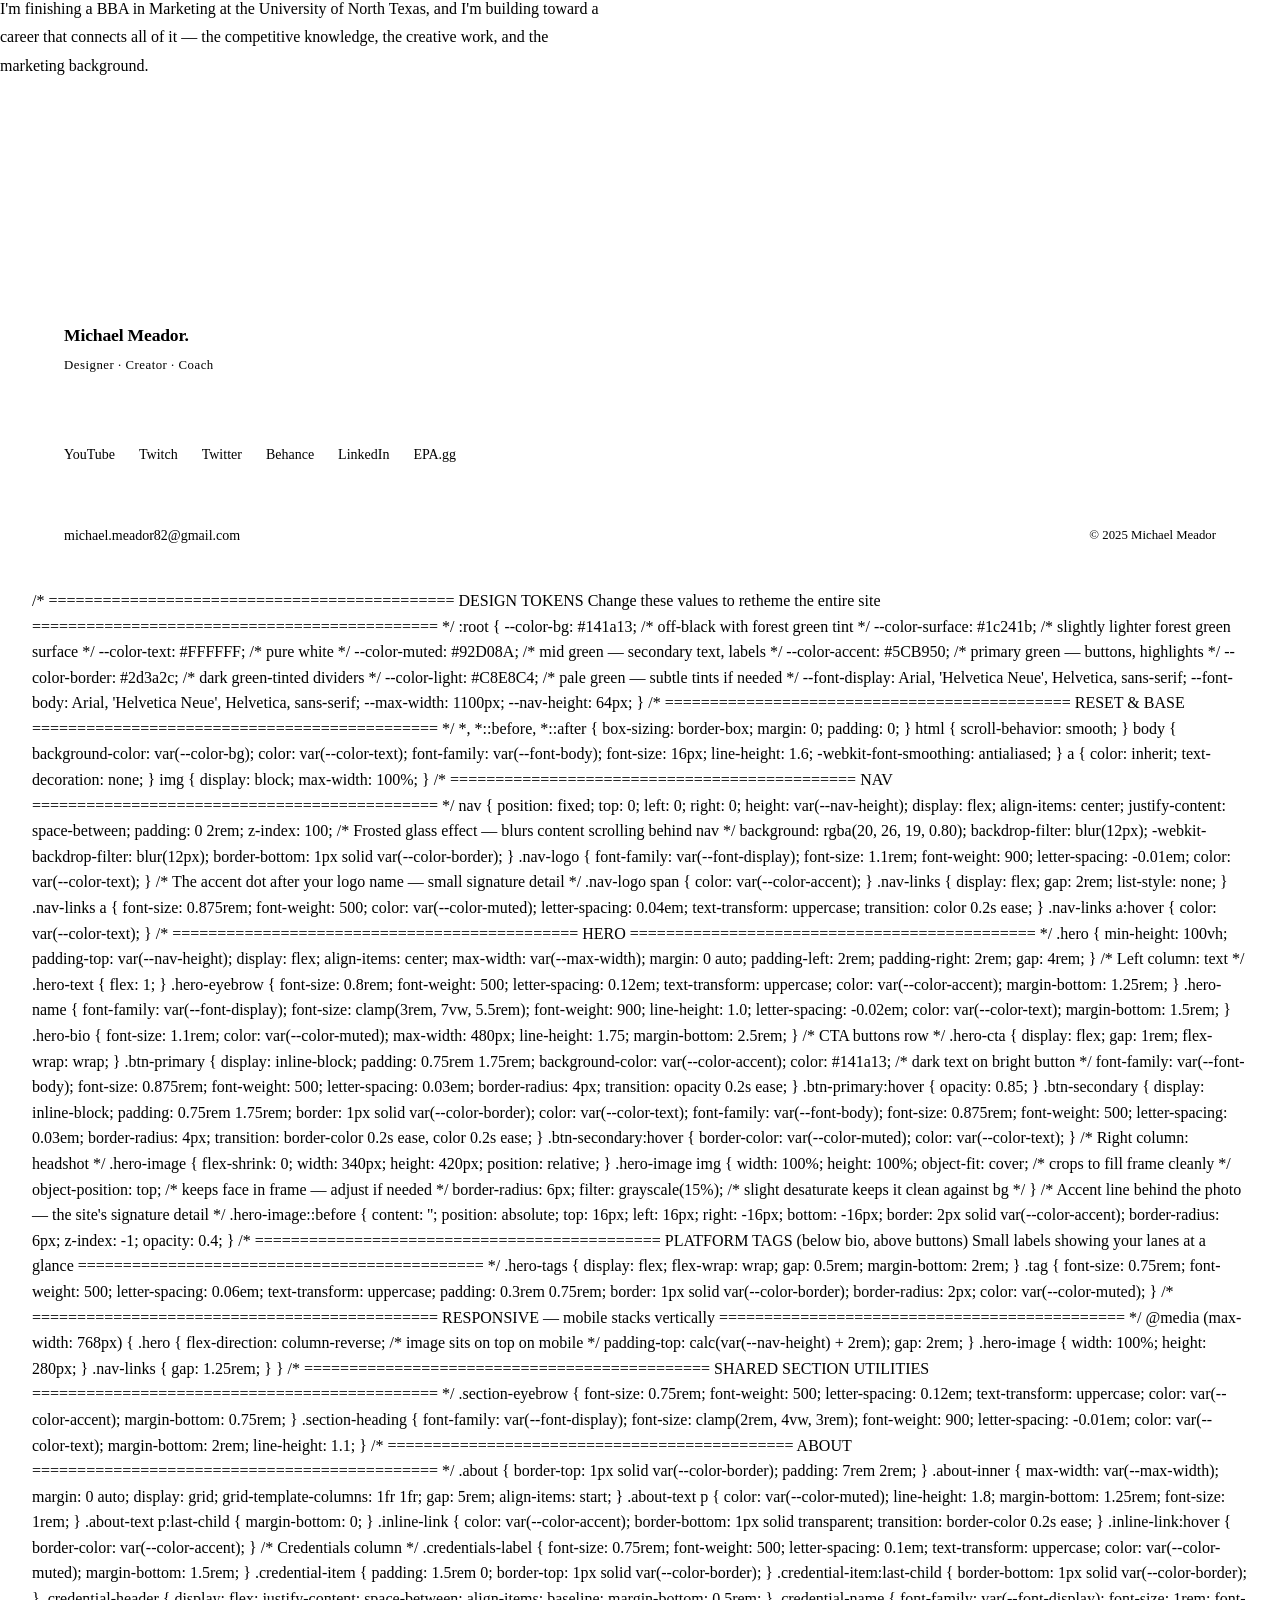
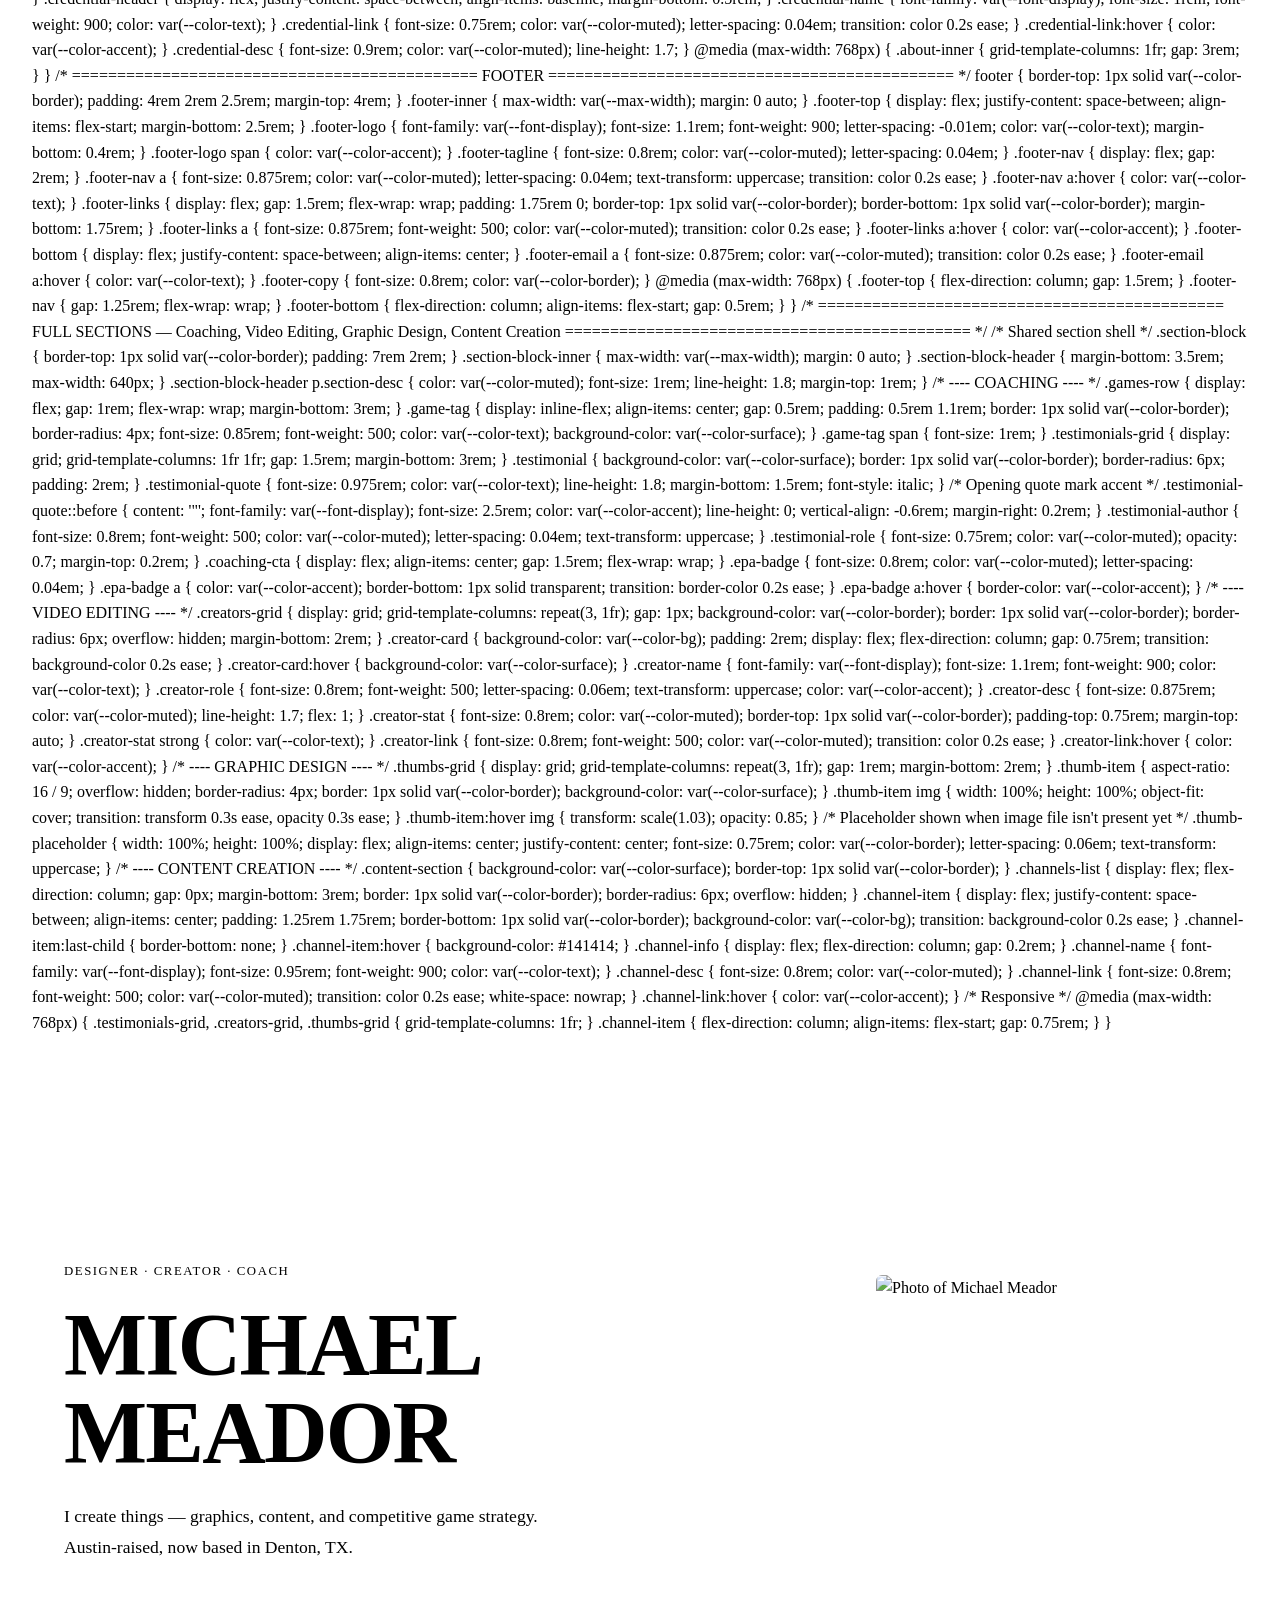
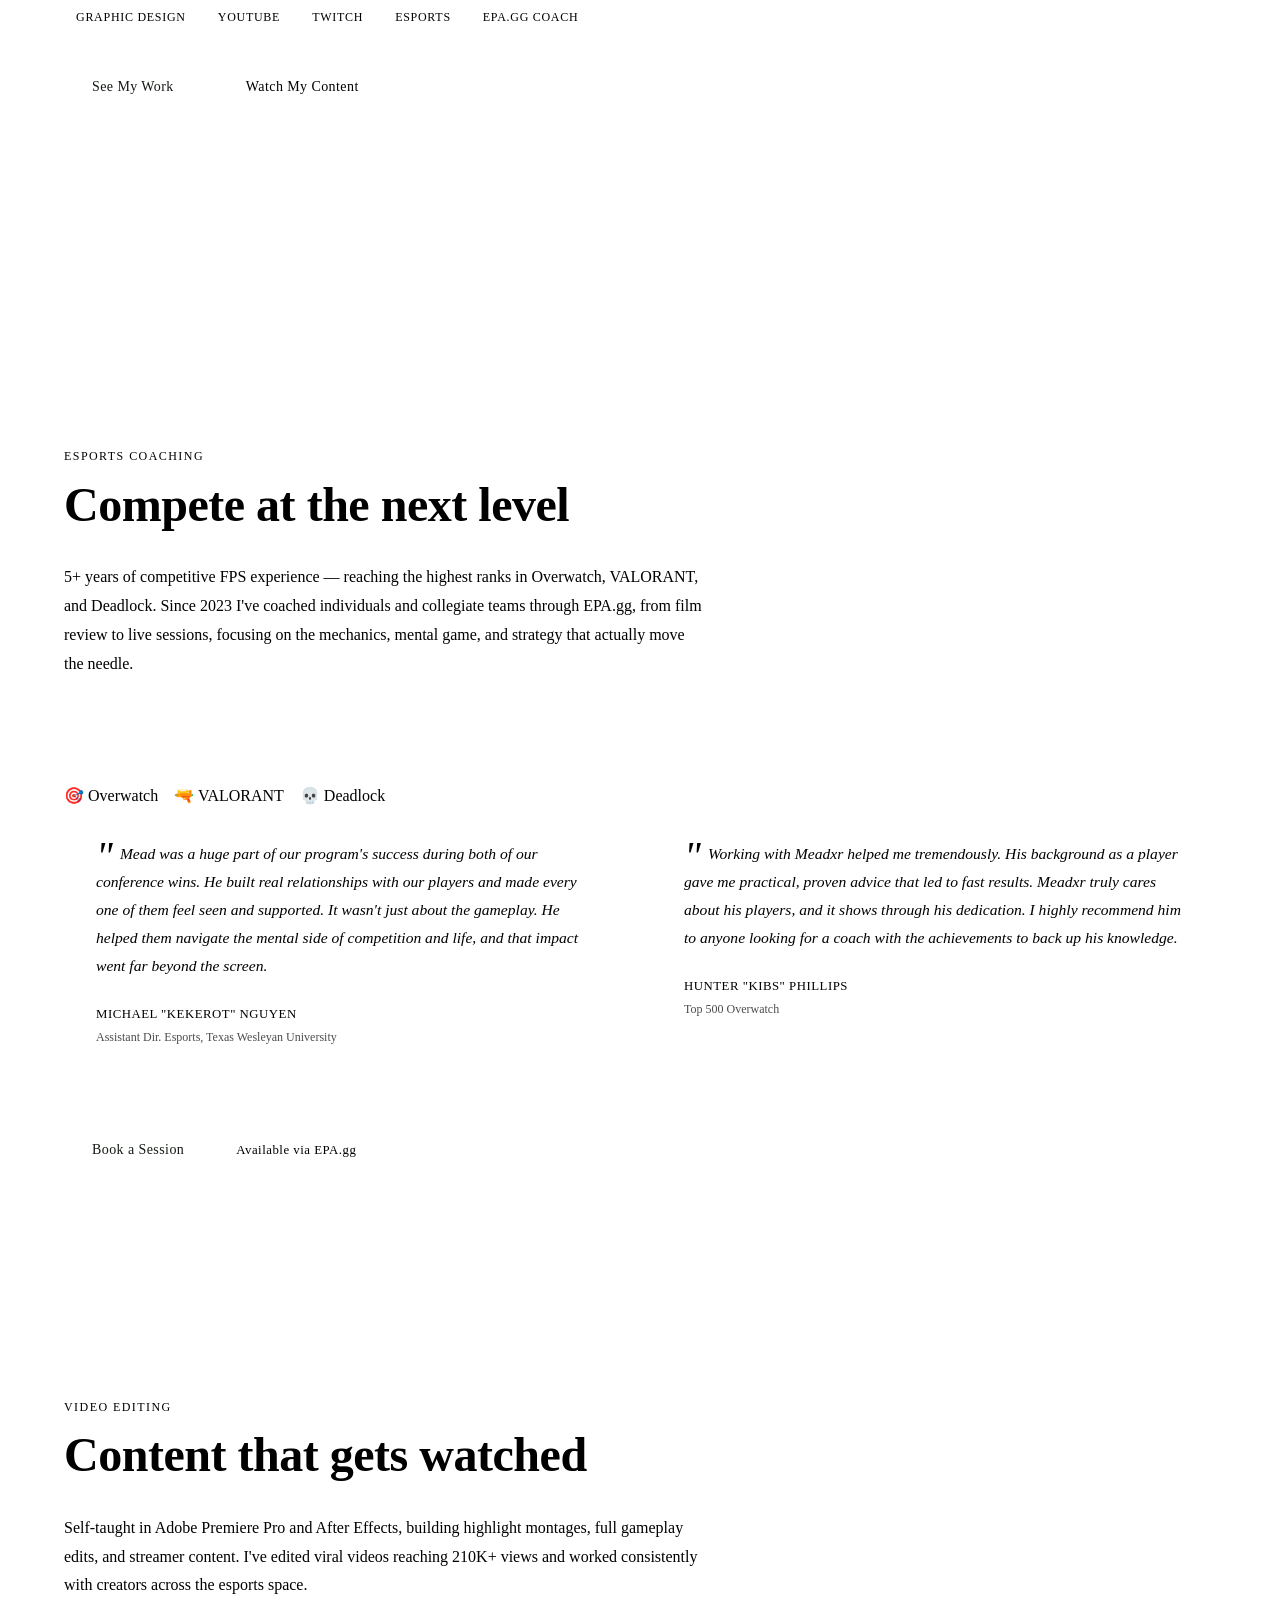
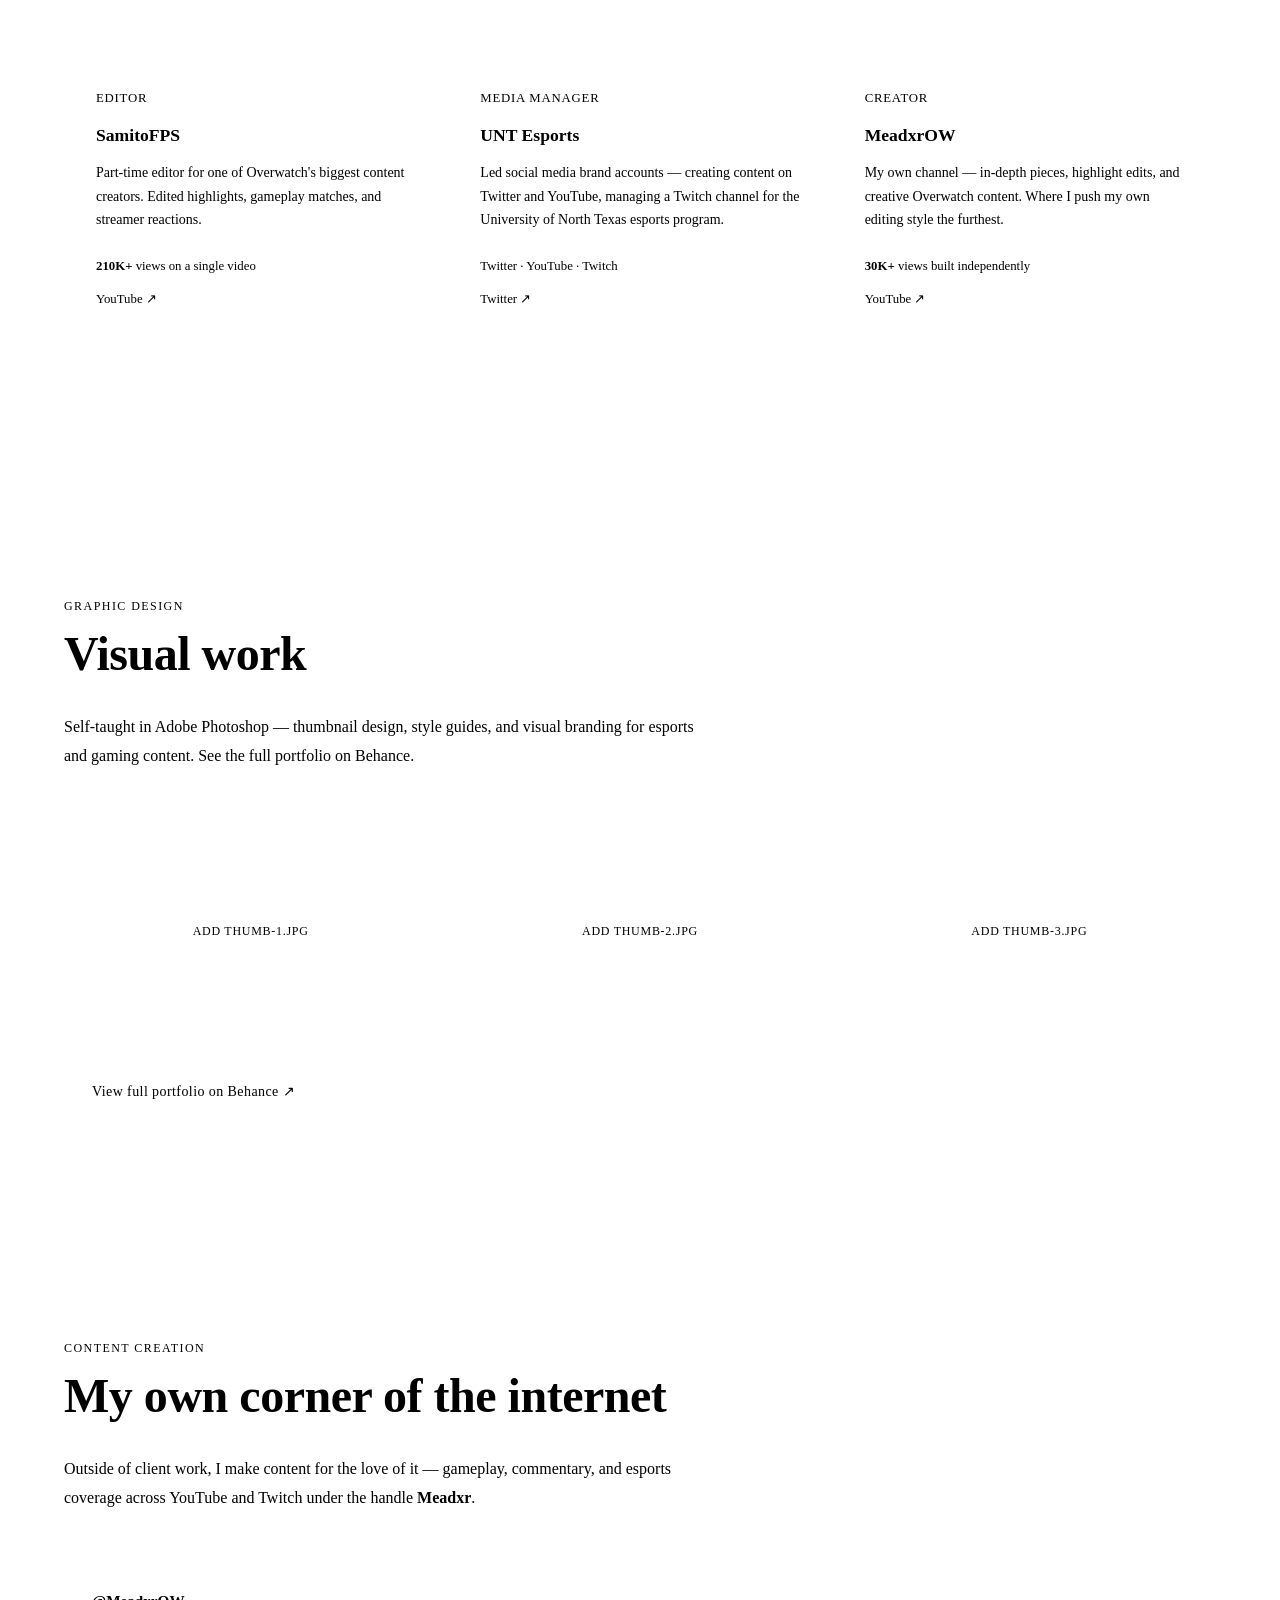
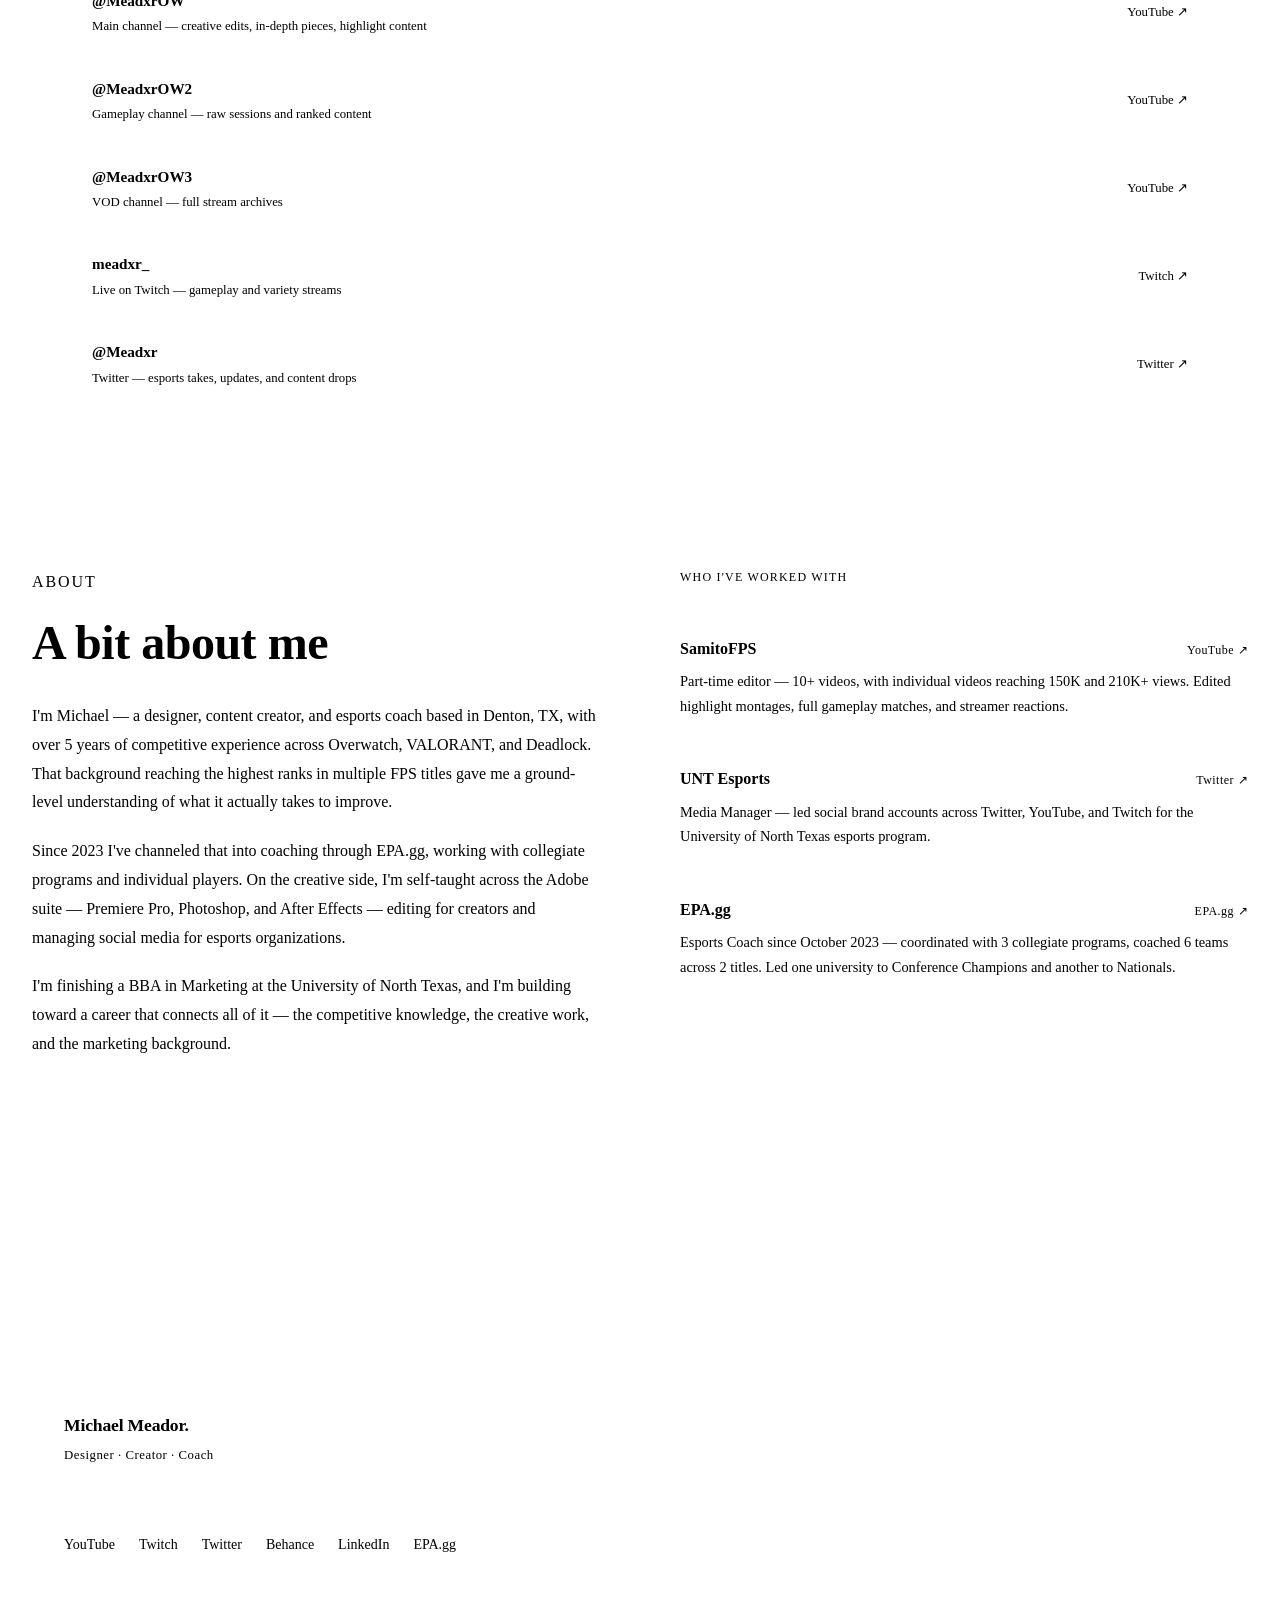
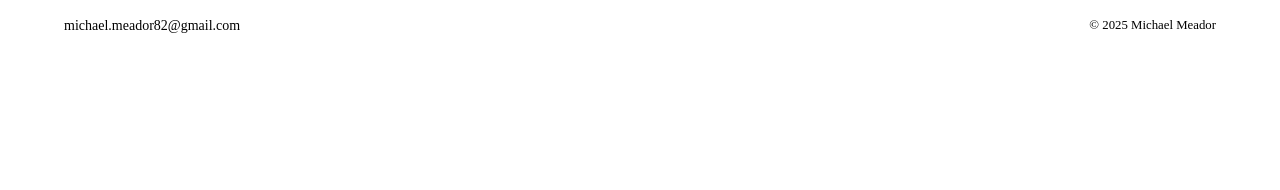
==== commit 68725952: "Update index.html" ====
--- a/index.html
+++ b/index.html
@@ -1,4 +1,13 @@
 <!DOCTYPE html>
+<html lang="en">
+<head>
+  <meta charset="UTF-8" />
+  <meta name="viewport" content="width=device-width, initial-scale=1.0" />
+  <title>Michael Meador</title>
+
+  
+
+  <style><!DOCTYPE html>
 <html lang="en">
 <head>
   <meta charset="UTF-8" />
@@ -89,6 +98,14 @@
       font-weight: 900;
       letter-spacing: -0.01em;
       color: var(--color-text);
+      display: flex;
+      align-items: center;
+      gap: 0.6rem;
+    }
+
+    .nav-logo-icon {
+      height: 28px;
+      width: auto;
     }
 
     /* The accent dot after your logo name — small signature detail */
@@ -152,6 +169,16 @@
       letter-spacing: -0.02em;
       color: var(--color-text);
       margin-bottom: 1.5rem;
+    }
+
+    /* "Meadxr" nickname — smaller, accent-colored, sits between first/last name */
+    .hero-name-alias {
+      display: inline-block;
+      font-size: 0.45em;
+      color: var(--color-accent);
+      letter-spacing: 0.05em;
+      vertical-align: middle;
+      line-height: 1;
     }
 
     .hero-bio {
@@ -532,6 +559,11 @@
       max-width: 640px;
     }
 
+    /* Coaching section gets a wider text column */
+    .coaching-header {
+      max-width: 820px;
+    }
+
     .section-block-header p.section-desc {
       color: var(--color-muted);
       font-size: 1rem;
@@ -540,28 +572,42 @@
     }
 
     /* ---- COACHING ---- */
+
+    /* Game logo tiles — sits at the bottom of the coaching section */
     .games-row {
       display: flex;
       gap: 1rem;
       flex-wrap: wrap;
-      margin-bottom: 3rem;
-    }
-
-    .game-tag {
-      display: inline-flex;
+      margin-top: 3rem;
+      padding-top: 3rem;
+      border-top: 1px solid var(--color-border);
+    }
+
+    .game-tile {
+      flex: 1;
+      min-width: 140px;
+      height: 80px;
+      display: flex;
       align-items: center;
-      gap: 0.5rem;
-      padding: 0.5rem 1.1rem;
+      justify-content: center;
       border: 1px solid var(--color-border);
-      border-radius: 4px;
-      font-size: 0.85rem;
+      border-radius: 6px;
+      background-color: var(--color-surface);
+      padding: 1rem;
+    }
+
+    .game-tile img {
+      max-height: 100%;
+      max-width: 100%;
+      object-fit: contain;
+    }
+
+    .game-placeholder {
+      font-size: 0.8rem;
       font-weight: 500;
-      color: var(--color-text);
-      background-color: var(--color-surface);
-    }
-
-    .game-tag span {
-      font-size: 1rem;
+      letter-spacing: 0.06em;
+      text-transform: uppercase;
+      color: var(--color-muted);
     }
 
     .testimonials-grid {
@@ -835,7 +881,10 @@
   ============================================= -->
   <nav>
     <!-- Replace YOUR NAME with your name. The <span> makes the dot accent-colored. -->
-    <a href="#hero" class="nav-logo">Michael Meador<span>.</span></a>
+    <a href="#hero" class="nav-logo">
+      <img src="logo.svg" alt="Meadxr logo" class="nav-logo-icon" />
+      Michael Meador<span>.</span>
+    </a>
 
     <ul class="nav-links">
       <li><a href="#about">About</a></li>
@@ -856,10 +905,10 @@
     <div class="hero-text">
 
       <!-- Small label above your name — describes your role/identity in a few words -->
-      <p class="hero-eyebrow">Designer · Creator · Coach</p>
+      <p class="hero-eyebrow">Coach · Editor · Creator</p>
 
       <!-- Your name, large. This is the first thing people read. -->
-      <h1 class="hero-name">MICHAEL<br>MEADOR</h1>
+      <h1 class="hero-name">MICHAEL<br><span class="hero-name-alias">"MEADXR"</span><br>MEADOR</h1>
 
       <!-- One or two sentences. Who are you and what do you do? Keep it human, not a resume. -->
       <p class="hero-bio">
@@ -869,11 +918,11 @@
 
       <!-- Tags — your lanes at a glance. Add or remove as needed. -->
       <div class="hero-tags">
+        <span class="tag">EPA Coach</span>
+        <span class="tag">Esports</span>
         <span class="tag">Graphic Design</span>
         <span class="tag">YouTube</span>
         <span class="tag">Twitch</span>
-        <span class="tag">Esports</span>
-        <span class="tag">EPA.gg Coach</span>
       </div>
 
       <!-- Two CTAs. Primary scrolls to your work. Secondary goes to your content. -->
@@ -899,7 +948,7 @@
   <section class="section-block" id="coaching">
     <div class="section-block-inner">
 
-      <div class="section-block-header">
+      <div class="section-block-header coaching-header">
         <p class="section-eyebrow">Esports Coaching</p>
         <h2 class="section-heading">Compete at the next level</h2>
         <p class="section-desc">
@@ -908,13 +957,6 @@
           through EPA.gg, from film review to live sessions, focusing on the mechanics,
           mental game, and strategy that actually move the needle.
         </p>
-      </div>
-
-      <!-- Games covered -->
-      <div class="games-row">
-        <div class="game-tag"><span>🎯</span> Overwatch</div>
-        <div class="game-tag"><span>🔫</span> VALORANT</div>
-        <div class="game-tag"><span>💀</span> Deadlock</div>
       </div>
 
       <!-- Testimonials -->
@@ -950,6 +992,26 @@
           Book a Session
         </a>
         <p class="epa-badge">Available via <a href="https://epa.gg" target="_blank" rel="noopener">EPA.gg</a></p>
+      </div>
+
+      <!-- Games covered — logo tiles. Drop game-overwatch.png, game-valorant.png,
+           game-deadlock.png in the project folder to make these appear -->
+      <div class="games-row">
+        <div class="game-tile">
+          <img src="game-overwatch.png" alt="Overwatch logo"
+               onerror="this.style.display='none'; this.nextElementSibling.style.display='flex';" />
+          <div class="game-placeholder">Overwatch</div>
+        </div>
+        <div class="game-tile">
+          <img src="game-valorant.png" alt="VALORANT logo"
+               onerror="this.style.display='none'; this.nextElementSibling.style.display='flex';" />
+          <div class="game-placeholder">VALORANT</div>
+        </div>
+        <div class="game-tile">
+          <img src="game-deadlock.png" alt="Deadlock logo"
+               onerror="this.style.display='none'; this.nextElementSibling.style.display='flex';" />
+          <div class="game-placeholder">Deadlock</div>
+        </div>
       </div>
 
     </div>
@@ -1246,3 +1308,1242 @@
 
 </body>
 </html>
+
+
+    /* =============================================
+       DESIGN TOKENS
+       Change these values to retheme the entire site
+    ============================================= */
+    :root {
+      --color-bg:        #141a13;   /* off-black with forest green tint */
+      --color-surface:   #1c241b;   /* slightly lighter forest green surface */
+      --color-text:      #FFFFFF;   /* pure white */
+      --color-muted:     #92D08A;   /* mid green — secondary text, labels */
+      --color-accent:    #5CB950;   /* primary green — buttons, highlights */
+      --color-border:    #2d3a2c;   /* dark green-tinted dividers */
+      --color-light:     #C8E8C4;   /* pale green — subtle tints if needed */
+
+      --font-display:    Arial, 'Helvetica Neue', Helvetica, sans-serif;
+      --font-body:       Arial, 'Helvetica Neue', Helvetica, sans-serif;
+
+      --max-width:       1100px;
+      --nav-height:      64px;
+    }
+
+    /* =============================================
+       RESET & BASE
+    ============================================= */
+    *, *::before, *::after {
+      box-sizing: border-box;
+      margin: 0;
+      padding: 0;
+    }
+
+    html {
+      scroll-behavior: smooth;
+    }
+
+    body {
+      background-color: var(--color-bg);
+      color: var(--color-text);
+      font-family: var(--font-body);
+      font-size: 16px;
+      line-height: 1.6;
+      -webkit-font-smoothing: antialiased;
+    }
+
+    a {
+      color: inherit;
+      text-decoration: none;
+    }
+
+    img {
+      display: block;
+      max-width: 100%;
+    }
+
+    /* =============================================
+       NAV
+    ============================================= */
+    nav {
+      position: fixed;
+      top: 0;
+      left: 0;
+      right: 0;
+      height: var(--nav-height);
+      display: flex;
+      align-items: center;
+      justify-content: space-between;
+      padding: 0 2rem;
+      z-index: 100;
+
+      /* Frosted glass effect — blurs content scrolling behind nav */
+      background: rgba(20, 26, 19, 0.80);
+      backdrop-filter: blur(12px);
+      -webkit-backdrop-filter: blur(12px);
+      border-bottom: 1px solid var(--color-border);
+    }
+
+    .nav-logo {
+      font-family: var(--font-display);
+      font-size: 1.1rem;
+      font-weight: 900;
+      letter-spacing: -0.01em;
+      color: var(--color-text);
+    }
+
+    /* The accent dot after your logo name — small signature detail */
+    .nav-logo span {
+      color: var(--color-accent);
+    }
+
+    .nav-links {
+      display: flex;
+      gap: 2rem;
+      list-style: none;
+    }
+
+    .nav-links a {
+      font-size: 0.875rem;
+      font-weight: 500;
+      color: var(--color-muted);
+      letter-spacing: 0.04em;
+      text-transform: uppercase;
+      transition: color 0.2s ease;
+    }
+
+    .nav-links a:hover {
+      color: var(--color-text);
+    }
+
+    /* =============================================
+       HERO
+    ============================================= */
+    .hero {
+      min-height: 100vh;
+      padding-top: var(--nav-height);
+      display: flex;
+      align-items: center;
+      max-width: var(--max-width);
+      margin: 0 auto;
+      padding-left: 2rem;
+      padding-right: 2rem;
+      gap: 4rem;
+    }
+
+    /* Left column: text */
+    .hero-text {
+      flex: 1;
+    }
+
+    .hero-eyebrow {
+      font-size: 0.8rem;
+      font-weight: 500;
+      letter-spacing: 0.12em;
+      text-transform: uppercase;
+      color: var(--color-accent);
+      margin-bottom: 1.25rem;
+    }
+
+    .hero-name {
+      font-family: var(--font-display);
+      font-size: clamp(3rem, 7vw, 5.5rem);
+      font-weight: 900;
+      line-height: 1.0;
+      letter-spacing: -0.02em;
+      color: var(--color-text);
+      margin-bottom: 1.5rem;
+    }
+
+    .hero-bio {
+      font-size: 1.1rem;
+      color: var(--color-muted);
+      max-width: 480px;
+      line-height: 1.75;
+      margin-bottom: 2.5rem;
+    }
+
+    /* CTA buttons row */
+    .hero-cta {
+      display: flex;
+      gap: 1rem;
+      flex-wrap: wrap;
+    }
+
+    .btn-primary {
+      display: inline-block;
+      padding: 0.75rem 1.75rem;
+      background-color: var(--color-accent);
+      color: #141a13; /* dark text on bright button */
+      font-family: var(--font-body);
+      font-size: 0.875rem;
+      font-weight: 500;
+      letter-spacing: 0.03em;
+      border-radius: 4px;
+      transition: opacity 0.2s ease;
+    }
+
+    .btn-primary:hover {
+      opacity: 0.85;
+    }
+
+    .btn-secondary {
+      display: inline-block;
+      padding: 0.75rem 1.75rem;
+      border: 1px solid var(--color-border);
+      color: var(--color-text);
+      font-family: var(--font-body);
+      font-size: 0.875rem;
+      font-weight: 500;
+      letter-spacing: 0.03em;
+      border-radius: 4px;
+      transition: border-color 0.2s ease, color 0.2s ease;
+    }
+
+    .btn-secondary:hover {
+      border-color: var(--color-muted);
+      color: var(--color-text);
+    }
+
+    /* Right column: headshot */
+    .hero-image {
+      flex-shrink: 0;
+      width: 340px;
+      height: 420px;
+      position: relative;
+    }
+
+    .hero-image img {
+      width: 100%;
+      height: 100%;
+      object-fit: cover;       /* crops to fill frame cleanly */
+      object-position: top;    /* keeps face in frame — adjust if needed */
+      border-radius: 6px;
+      filter: grayscale(15%);  /* slight desaturate keeps it clean against bg */
+    }
+
+    /* Accent line behind the photo — the site's signature detail */
+    .hero-image::before {
+      content: '';
+      position: absolute;
+      top: 16px;
+      left: 16px;
+      right: -16px;
+      bottom: -16px;
+      border: 2px solid var(--color-accent);
+      border-radius: 6px;
+      z-index: -1;
+      opacity: 0.4;
+    }
+
+    /* =============================================
+       PLATFORM TAGS (below bio, above buttons)
+       Small labels showing your lanes at a glance
+    ============================================= */
+    .hero-tags {
+      display: flex;
+      flex-wrap: wrap;
+      gap: 0.5rem;
+      margin-bottom: 2rem;
+    }
+
+    .tag {
+      font-size: 0.75rem;
+      font-weight: 500;
+      letter-spacing: 0.06em;
+      text-transform: uppercase;
+      padding: 0.3rem 0.75rem;
+      border: 1px solid var(--color-border);
+      border-radius: 2px;
+      color: var(--color-muted);
+    }
+
+    /* =============================================
+       RESPONSIVE — mobile stacks vertically
+    ============================================= */
+    @media (max-width: 768px) {
+      .hero {
+        flex-direction: column-reverse; /* image sits on top on mobile */
+        padding-top: calc(var(--nav-height) + 2rem);
+        gap: 2rem;
+      }
+
+      .hero-image {
+        width: 100%;
+        height: 280px;
+      }
+
+      .nav-links {
+        gap: 1.25rem;
+      }
+    }
+
+    /* =============================================
+       SHARED SECTION UTILITIES
+    ============================================= */
+    .section-eyebrow {
+      font-size: 0.75rem;
+      font-weight: 500;
+      letter-spacing: 0.12em;
+      text-transform: uppercase;
+      color: var(--color-accent);
+      margin-bottom: 0.75rem;
+    }
+
+    .section-heading {
+      font-family: var(--font-display);
+      font-size: clamp(2rem, 4vw, 3rem);
+      font-weight: 900;
+      letter-spacing: -0.01em;
+      color: var(--color-text);
+      margin-bottom: 2rem;
+      line-height: 1.1;
+    }
+
+    /* =============================================
+       ABOUT
+    ============================================= */
+    .about {
+      border-top: 1px solid var(--color-border);
+      padding: 7rem 2rem;
+    }
+
+    .about-inner {
+      max-width: var(--max-width);
+      margin: 0 auto;
+      display: grid;
+      grid-template-columns: 1fr 1fr;
+      gap: 5rem;
+      align-items: start;
+    }
+
+    .about-text p {
+      color: var(--color-muted);
+      line-height: 1.8;
+      margin-bottom: 1.25rem;
+      font-size: 1rem;
+    }
+
+    .about-text p:last-child {
+      margin-bottom: 0;
+    }
+
+    .inline-link {
+      color: var(--color-accent);
+      border-bottom: 1px solid transparent;
+      transition: border-color 0.2s ease;
+    }
+
+    .inline-link:hover {
+      border-color: var(--color-accent);
+    }
+
+    /* Credentials column */
+    .credentials-label {
+      font-size: 0.75rem;
+      font-weight: 500;
+      letter-spacing: 0.1em;
+      text-transform: uppercase;
+      color: var(--color-muted);
+      margin-bottom: 1.5rem;
+    }
+
+    .credential-item {
+      padding: 1.5rem 0;
+      border-top: 1px solid var(--color-border);
+    }
+
+    .credential-item:last-child {
+      border-bottom: 1px solid var(--color-border);
+    }
+
+    .credential-header {
+      display: flex;
+      justify-content: space-between;
+      align-items: baseline;
+      margin-bottom: 0.5rem;
+    }
+
+    .credential-name {
+      font-family: var(--font-display);
+      font-size: 1rem;
+      font-weight: 900;
+      color: var(--color-text);
+    }
+
+    .credential-link {
+      font-size: 0.75rem;
+      color: var(--color-muted);
+      letter-spacing: 0.04em;
+      transition: color 0.2s ease;
+    }
+
+    .credential-link:hover {
+      color: var(--color-accent);
+    }
+
+    .credential-desc {
+      font-size: 0.9rem;
+      color: var(--color-muted);
+      line-height: 1.7;
+    }
+
+    @media (max-width: 768px) {
+      .about-inner {
+        grid-template-columns: 1fr;
+        gap: 3rem;
+      }
+    }
+
+    /* =============================================
+       FOOTER
+    ============================================= */
+    footer {
+      border-top: 1px solid var(--color-border);
+      padding: 4rem 2rem 2.5rem;
+      margin-top: 4rem;
+    }
+
+    .footer-inner {
+      max-width: var(--max-width);
+      margin: 0 auto;
+    }
+
+    .footer-top {
+      display: flex;
+      justify-content: space-between;
+      align-items: flex-start;
+      margin-bottom: 2.5rem;
+    }
+
+    .footer-logo {
+      font-family: var(--font-display);
+      font-size: 1.1rem;
+      font-weight: 900;
+      letter-spacing: -0.01em;
+      color: var(--color-text);
+      margin-bottom: 0.4rem;
+    }
+
+    .footer-logo span {
+      color: var(--color-accent);
+    }
+
+    .footer-tagline {
+      font-size: 0.8rem;
+      color: var(--color-muted);
+      letter-spacing: 0.04em;
+    }
+
+    .footer-nav {
+      display: flex;
+      gap: 2rem;
+    }
+
+    .footer-nav a {
+      font-size: 0.875rem;
+      color: var(--color-muted);
+      letter-spacing: 0.04em;
+      text-transform: uppercase;
+      transition: color 0.2s ease;
+    }
+
+    .footer-nav a:hover {
+      color: var(--color-text);
+    }
+
+    .footer-links {
+      display: flex;
+      gap: 1.5rem;
+      flex-wrap: wrap;
+      padding: 1.75rem 0;
+      border-top: 1px solid var(--color-border);
+      border-bottom: 1px solid var(--color-border);
+      margin-bottom: 1.75rem;
+    }
+
+    .footer-links a {
+      font-size: 0.875rem;
+      font-weight: 500;
+      color: var(--color-muted);
+      transition: color 0.2s ease;
+    }
+
+    .footer-links a:hover {
+      color: var(--color-accent);
+    }
+
+    .footer-bottom {
+      display: flex;
+      justify-content: space-between;
+      align-items: center;
+    }
+
+    .footer-email a {
+      font-size: 0.875rem;
+      color: var(--color-muted);
+      transition: color 0.2s ease;
+    }
+
+    .footer-email a:hover {
+      color: var(--color-text);
+    }
+
+    .footer-copy {
+      font-size: 0.8rem;
+      color: var(--color-border);
+    }
+
+    @media (max-width: 768px) {
+      .footer-top {
+        flex-direction: column;
+        gap: 1.5rem;
+      }
+
+      .footer-nav {
+        gap: 1.25rem;
+        flex-wrap: wrap;
+      }
+
+      .footer-bottom {
+        flex-direction: column;
+        align-items: flex-start;
+        gap: 0.5rem;
+      }
+    }
+
+    /* =============================================
+       FULL SECTIONS — Coaching, Video Editing,
+       Graphic Design, Content Creation
+    ============================================= */
+
+    /* Shared section shell */
+    .section-block {
+      border-top: 1px solid var(--color-border);
+      padding: 7rem 2rem;
+    }
+
+    .section-block-inner {
+      max-width: var(--max-width);
+      margin: 0 auto;
+    }
+
+    .section-block-header {
+      margin-bottom: 3.5rem;
+      max-width: 640px;
+    }
+
+    .section-block-header p.section-desc {
+      color: var(--color-muted);
+      font-size: 1rem;
+      line-height: 1.8;
+      margin-top: 1rem;
+    }
+
+    /* ---- COACHING ---- */
+    .games-row {
+      display: flex;
+      gap: 1rem;
+      flex-wrap: wrap;
+      margin-bottom: 3rem;
+    }
+
+    .game-tag {
+      display: inline-flex;
+      align-items: center;
+      gap: 0.5rem;
+      padding: 0.5rem 1.1rem;
+      border: 1px solid var(--color-border);
+      border-radius: 4px;
+      font-size: 0.85rem;
+      font-weight: 500;
+      color: var(--color-text);
+      background-color: var(--color-surface);
+    }
+
+    .game-tag span {
+      font-size: 1rem;
+    }
+
+    .testimonials-grid {
+      display: grid;
+      grid-template-columns: 1fr 1fr;
+      gap: 1.5rem;
+      margin-bottom: 3rem;
+    }
+
+    .testimonial {
+      background-color: var(--color-surface);
+      border: 1px solid var(--color-border);
+      border-radius: 6px;
+      padding: 2rem;
+    }
+
+    .testimonial-quote {
+      font-size: 0.975rem;
+      color: var(--color-text);
+      line-height: 1.8;
+      margin-bottom: 1.5rem;
+      font-style: italic;
+    }
+
+    /* Opening quote mark accent */
+    .testimonial-quote::before {
+      content: '"';
+      font-family: var(--font-display);
+      font-size: 2.5rem;
+      color: var(--color-accent);
+      line-height: 0;
+      vertical-align: -0.6rem;
+      margin-right: 0.2rem;
+    }
+
+    .testimonial-author {
+      font-size: 0.8rem;
+      font-weight: 500;
+      color: var(--color-muted);
+      letter-spacing: 0.04em;
+      text-transform: uppercase;
+    }
+
+    .testimonial-role {
+      font-size: 0.75rem;
+      color: var(--color-muted);
+      opacity: 0.7;
+      margin-top: 0.2rem;
+    }
+
+    .coaching-cta {
+      display: flex;
+      align-items: center;
+      gap: 1.5rem;
+      flex-wrap: wrap;
+    }
+
+    .epa-badge {
+      font-size: 0.8rem;
+      color: var(--color-muted);
+      letter-spacing: 0.04em;
+    }
+
+    .epa-badge a {
+      color: var(--color-accent);
+      border-bottom: 1px solid transparent;
+      transition: border-color 0.2s ease;
+    }
+
+    .epa-badge a:hover {
+      border-color: var(--color-accent);
+    }
+
+    /* ---- VIDEO EDITING ---- */
+    .creators-grid {
+      display: grid;
+      grid-template-columns: repeat(3, 1fr);
+      gap: 1px;
+      background-color: var(--color-border);
+      border: 1px solid var(--color-border);
+      border-radius: 6px;
+      overflow: hidden;
+      margin-bottom: 2rem;
+    }
+
+    .creator-card {
+      background-color: var(--color-bg);
+      padding: 2rem;
+      display: flex;
+      flex-direction: column;
+      gap: 0.75rem;
+      transition: background-color 0.2s ease;
+    }
+
+    .creator-card:hover {
+      background-color: var(--color-surface);
+    }
+
+    .creator-name {
+      font-family: var(--font-display);
+      font-size: 1.1rem;
+      font-weight: 900;
+      color: var(--color-text);
+    }
+
+    .creator-role {
+      font-size: 0.8rem;
+      font-weight: 500;
+      letter-spacing: 0.06em;
+      text-transform: uppercase;
+      color: var(--color-accent);
+    }
+
+    .creator-desc {
+      font-size: 0.875rem;
+      color: var(--color-muted);
+      line-height: 1.7;
+      flex: 1;
+    }
+
+    .creator-stat {
+      font-size: 0.8rem;
+      color: var(--color-muted);
+      border-top: 1px solid var(--color-border);
+      padding-top: 0.75rem;
+      margin-top: auto;
+    }
+
+    .creator-stat strong {
+      color: var(--color-text);
+    }
+
+    .creator-link {
+      font-size: 0.8rem;
+      font-weight: 500;
+      color: var(--color-muted);
+      transition: color 0.2s ease;
+    }
+
+    .creator-link:hover {
+      color: var(--color-accent);
+    }
+
+    /* ---- GRAPHIC DESIGN ---- */
+    .thumbs-grid {
+      display: grid;
+      grid-template-columns: repeat(3, 1fr);
+      gap: 1rem;
+      margin-bottom: 2rem;
+    }
+
+    .thumb-item {
+      aspect-ratio: 16 / 9;
+      overflow: hidden;
+      border-radius: 4px;
+      border: 1px solid var(--color-border);
+      background-color: var(--color-surface);
+    }
+
+    .thumb-item img {
+      width: 100%;
+      height: 100%;
+      object-fit: cover;
+      transition: transform 0.3s ease, opacity 0.3s ease;
+    }
+
+    .thumb-item:hover img {
+      transform: scale(1.03);
+      opacity: 0.85;
+    }
+
+    /* Placeholder shown when image file isn't present yet */
+    .thumb-placeholder {
+      width: 100%;
+      height: 100%;
+      display: flex;
+      align-items: center;
+      justify-content: center;
+      font-size: 0.75rem;
+      color: var(--color-border);
+      letter-spacing: 0.06em;
+      text-transform: uppercase;
+    }
+
+    /* ---- CONTENT CREATION ---- */
+    .content-section {
+      background-color: var(--color-surface);
+      border-top: 1px solid var(--color-border);
+    }
+
+    .channels-list {
+      display: flex;
+      flex-direction: column;
+      gap: 0px;
+      margin-bottom: 3rem;
+      border: 1px solid var(--color-border);
+      border-radius: 6px;
+      overflow: hidden;
+    }
+
+    .channel-item {
+      display: flex;
+      justify-content: space-between;
+      align-items: center;
+      padding: 1.25rem 1.75rem;
+      border-bottom: 1px solid var(--color-border);
+      background-color: var(--color-bg);
+      transition: background-color 0.2s ease;
+    }
+
+    .channel-item:last-child {
+      border-bottom: none;
+    }
+
+    .channel-item:hover {
+      background-color: #141414;
+    }
+
+    .channel-info {
+      display: flex;
+      flex-direction: column;
+      gap: 0.2rem;
+    }
+
+    .channel-name {
+      font-family: var(--font-display);
+      font-size: 0.95rem;
+      font-weight: 900;
+      color: var(--color-text);
+    }
+
+    .channel-desc {
+      font-size: 0.8rem;
+      color: var(--color-muted);
+    }
+
+    .channel-link {
+      font-size: 0.8rem;
+      font-weight: 500;
+      color: var(--color-muted);
+      transition: color 0.2s ease;
+      white-space: nowrap;
+    }
+
+    .channel-link:hover {
+      color: var(--color-accent);
+    }
+
+    /* Responsive */
+    @media (max-width: 768px) {
+      .testimonials-grid,
+      .creators-grid,
+      .thumbs-grid {
+        grid-template-columns: 1fr;
+      }
+
+      .channel-item {
+        flex-direction: column;
+        align-items: flex-start;
+        gap: 0.75rem;
+      }
+    }
+
+  </style>
+</head>
+
+<body>
+
+  <!-- =============================================
+       NAV
+  ============================================= -->
+  <nav>
+    <!-- Replace YOUR NAME with your name. The <span> makes the dot accent-colored. -->
+    <a href="#hero" class="nav-logo">Michael Meador<span>.</span></a>
+
+    <ul class="nav-links">
+      <li><a href="#about">About</a></li>
+      <li><a href="#coaching">Coaching</a></li>
+      <li><a href="#editing">Editing</a></li>
+      <li><a href="#design">Design</a></li>
+      <li><a href="#content">Content</a></li>
+      <li><a href="#contact">Contact</a></li>
+    </ul>
+  </nav>
+
+
+  <!-- =============================================
+       HERO
+  ============================================= -->
+  <section class="hero" id="hero">
+
+    <div class="hero-text">
+
+      <!-- Small label above your name — describes your role/identity in a few words -->
+      <p class="hero-eyebrow">Designer · Creator · Coach</p>
+
+      <!-- Your name, large. This is the first thing people read. -->
+      <h1 class="hero-name">MICHAEL<br>MEADOR</h1>
+
+      <!-- One or two sentences. Who are you and what do you do? Keep it human, not a resume. -->
+      <p class="hero-bio">
+        I create things — graphics, content, and competitive game strategy.
+        Austin-raised, now based in Denton, TX.
+      </p>
+
+      <!-- Tags — your lanes at a glance. Add or remove as needed. -->
+      <div class="hero-tags">
+        <span class="tag">Graphic Design</span>
+        <span class="tag">YouTube</span>
+        <span class="tag">Twitch</span>
+        <span class="tag">Esports</span>
+        <span class="tag">EPA.gg Coach</span>
+      </div>
+
+      <!-- Two CTAs. Primary scrolls to your work. Secondary goes to your content. -->
+      <div class="hero-cta">
+        <a href="#work" class="btn-primary">See My Work</a>
+        <a href="#content" class="btn-secondary">Watch My Content</a>
+      </div>
+
+    </div>
+
+    <!-- Your headshot. Replace 'headshot.jpg' with your actual filename.
+         Keep the image in the same folder as index.html. -->
+    <div class="hero-image">
+      <img src="headshot.jpg" alt="Photo of Michael Meador" />
+    </div>
+
+  </section>
+
+
+  <!-- =============================================
+       ESPORTS COACHING
+  ============================================= -->
+  <section class="section-block" id="coaching">
+    <div class="section-block-inner">
+
+      <div class="section-block-header">
+        <p class="section-eyebrow">Esports Coaching</p>
+        <h2 class="section-heading">Compete at the next level</h2>
+        <p class="section-desc">
+          5+ years of competitive FPS experience — reaching the highest ranks in Overwatch,
+          VALORANT, and Deadlock. Since 2023 I've coached individuals and collegiate teams
+          through EPA.gg, from film review to live sessions, focusing on the mechanics,
+          mental game, and strategy that actually move the needle.
+        </p>
+      </div>
+
+      <!-- Games covered -->
+      <div class="games-row">
+        <div class="game-tag"><span>🎯</span> Overwatch</div>
+        <div class="game-tag"><span>🔫</span> VALORANT</div>
+        <div class="game-tag"><span>💀</span> Deadlock</div>
+      </div>
+
+      <!-- Testimonials -->
+      <div class="testimonials-grid">
+
+        <div class="testimonial">
+          <p class="testimonial-quote">
+            Mead was a huge part of our program's success during both of our conference wins.
+            He built real relationships with our players and made every one of them feel seen
+            and supported. It wasn't just about the gameplay. He helped them navigate the
+            mental side of competition and life, and that impact went far beyond the screen.
+          </p>
+          <p class="testimonial-author">Michael "Kekerot" Nguyen</p>
+          <p class="testimonial-role">Assistant Dir. Esports, Texas Wesleyan University</p>
+        </div>
+
+        <div class="testimonial">
+          <p class="testimonial-quote">
+            Working with Meadxr helped me tremendously. His background as a player gave me
+            practical, proven advice that led to fast results. Meadxr truly cares about his
+            players, and it shows through his dedication. I highly recommend him to anyone
+            looking for a coach with the achievements to back up his knowledge.
+          </p>
+          <p class="testimonial-author">Hunter "Kibs" Phillips</p>
+          <p class="testimonial-role">Top 500 Overwatch</p>
+        </div>
+
+      </div>
+
+      <!-- CTA -->
+      <div class="coaching-cta">
+        <a href="https://epa.gg/our-coaches/michael-meadxr-meador/" target="_blank" rel="noopener" class="btn-primary">
+          Book a Session
+        </a>
+        <p class="epa-badge">Available via <a href="https://epa.gg" target="_blank" rel="noopener">EPA.gg</a></p>
+      </div>
+
+    </div>
+  </section>
+
+
+  <!-- =============================================
+       VIDEO EDITING
+  ============================================= -->
+  <section class="section-block" id="editing">
+    <div class="section-block-inner">
+
+      <div class="section-block-header">
+        <p class="section-eyebrow">Video Editing</p>
+        <h2 class="section-heading">Content that gets watched</h2>
+        <p class="section-desc">
+          Self-taught in Adobe Premiere Pro and After Effects, building highlight montages,
+          full gameplay edits, and streamer content. I've edited viral videos reaching
+          210K+ views and worked consistently with creators across the esports space.
+        </p>
+      </div>
+
+      <!-- Creator cards -->
+      <div class="creators-grid">
+
+        <div class="creator-card">
+          <p class="creator-role">Editor</p>
+          <h3 class="creator-name">SamitoFPS</h3>
+          <p class="creator-desc">
+            Part-time editor for one of Overwatch's biggest content creators.
+            Edited highlights, gameplay matches, and streamer reactions.
+          </p>
+          <p class="creator-stat"><strong>210K+</strong> views on a single video</p>
+          <a href="https://www.youtube.com/@SamitoFPS" target="_blank" rel="noopener" class="creator-link">YouTube ↗</a>
+        </div>
+
+        <div class="creator-card">
+          <p class="creator-role">Media Manager</p>
+          <h3 class="creator-name">UNT Esports</h3>
+          <p class="creator-desc">
+            Led social media brand accounts — creating content on Twitter and YouTube,
+            managing a Twitch channel for the University of North Texas esports program.
+          </p>
+          <p class="creator-stat">Twitter · YouTube · Twitch</p>
+          <a href="https://twitter.com/UNTEsports" target="_blank" rel="noopener" class="creator-link">Twitter ↗</a>
+        </div>
+
+        <div class="creator-card">
+          <p class="creator-role">Creator</p>
+          <h3 class="creator-name">MeadxrOW</h3>
+          <p class="creator-desc">
+            My own channel — in-depth pieces, highlight edits, and creative
+            Overwatch content. Where I push my own editing style the furthest.
+          </p>
+          <p class="creator-stat"><strong>30K+</strong> views built independently</p>
+          <a href="https://www.youtube.com/@MeadxrOW" target="_blank" rel="noopener" class="creator-link">YouTube ↗</a>
+        </div>
+
+      </div>
+
+    </div>
+  </section>
+
+
+  <!-- =============================================
+       GRAPHIC DESIGN
+  ============================================= -->
+  <section class="section-block" id="design">
+    <div class="section-block-inner">
+
+      <div class="section-block-header">
+        <p class="section-eyebrow">Graphic Design</p>
+        <h2 class="section-heading">Visual work</h2>
+        <p class="section-desc">
+          Self-taught in Adobe Photoshop — thumbnail design, style guides, and visual
+          branding for esports and gaming content. See the full portfolio on Behance.
+        </p>
+      </div>
+
+      <!-- Thumbnail grid — save images as thumb-1.jpg, thumb-2.jpg, thumb-3.jpg
+           in the same folder as index.html to make these appear -->
+      <div class="thumbs-grid">
+
+        <div class="thumb-item">
+          <img src="thumb-1.jpg" alt="Thumbnail design 1"
+               onerror="this.style.display='none'; this.nextElementSibling.style.display='flex';" />
+          <div class="thumb-placeholder">Add thumb-1.jpg</div>
+        </div>
+
+        <div class="thumb-item">
+          <img src="thumb-2.jpg" alt="Thumbnail design 2"
+               onerror="this.style.display='none'; this.nextElementSibling.style.display='flex';" />
+          <div class="thumb-placeholder">Add thumb-2.jpg</div>
+        </div>
+
+        <div class="thumb-item">
+          <img src="thumb-3.jpg" alt="Thumbnail design 3"
+               onerror="this.style.display='none'; this.nextElementSibling.style.display='flex';" />
+          <div class="thumb-placeholder">Add thumb-3.jpg</div>
+        </div>
+
+      </div>
+
+      <a href="https://www.behance.net/michaelmeador" target="_blank" rel="noopener" class="btn-secondary">
+        View full portfolio on Behance ↗
+      </a>
+
+    </div>
+  </section>
+
+
+  <!-- =============================================
+       CONTENT CREATION
+       (personal — separate tone from above sections)
+  ============================================= -->
+  <section class="section-block content-section" id="content">
+    <div class="section-block-inner">
+
+      <div class="section-block-header">
+        <p class="section-eyebrow">Content Creation</p>
+        <h2 class="section-heading">My own corner of the internet</h2>
+        <p class="section-desc">
+          Outside of client work, I make content for the love of it — gameplay,
+          commentary, and esports coverage across YouTube and Twitch under the
+          handle <strong style="color: var(--color-text);">Meadxr</strong>.
+        </p>
+      </div>
+
+      <!-- YouTube channels -->
+      <div class="channels-list">
+
+        <div class="channel-item">
+          <div class="channel-info">
+            <span class="channel-name">@MeadxrOW</span>
+            <span class="channel-desc">Main channel — creative edits, in-depth pieces, highlight content</span>
+          </div>
+          <a href="https://www.youtube.com/@MeadxrOW" target="_blank" rel="noopener" class="channel-link">YouTube ↗</a>
+        </div>
+
+        <div class="channel-item">
+          <div class="channel-info">
+            <span class="channel-name">@MeadxrOW2</span>
+            <span class="channel-desc">Gameplay channel — raw sessions and ranked content</span>
+          </div>
+          <a href="https://www.youtube.com/@MeadxrOW2" target="_blank" rel="noopener" class="channel-link">YouTube ↗</a>
+        </div>
+
+        <div class="channel-item">
+          <div class="channel-info">
+            <span class="channel-name">@MeadxrOW3</span>
+            <span class="channel-desc">VOD channel — full stream archives</span>
+          </div>
+          <a href="https://www.youtube.com/@MeadxrOW3" target="_blank" rel="noopener" class="channel-link">YouTube ↗</a>
+        </div>
+
+        <div class="channel-item">
+          <div class="channel-info">
+            <span class="channel-name">meadxr_</span>
+            <span class="channel-desc">Live on Twitch — gameplay and variety streams</span>
+          </div>
+          <a href="https://twitch.tv/meadxr_" target="_blank" rel="noopener" class="channel-link">Twitch ↗</a>
+        </div>
+
+        <div class="channel-item">
+          <div class="channel-info">
+            <span class="channel-name">@Meadxr</span>
+            <span class="channel-desc">Twitter — esports takes, updates, and content drops</span>
+          </div>
+          <a href="https://twitter.com/Meadxr" target="_blank" rel="noopener" class="channel-link">Twitter ↗</a>
+        </div>
+
+      </div>
+
+    </div>
+  </section>
+    <div class="about-inner">
+
+      <div class="about-text">
+        <p class="section-eyebrow">About</p>
+        <h2 class="section-heading">A bit about me</h2>
+
+        <p>
+          I'm Michael — a designer, content creator, and esports coach based in Denton, TX,
+          with over 5 years of competitive experience across Overwatch, VALORANT, and Deadlock.
+          That background reaching the highest ranks in multiple FPS titles gave me a
+          ground-level understanding of what it actually takes to improve.
+        </p>
+        <p>
+          Since 2023 I've channeled that into coaching through
+          <a href="https://epa.gg/our-coaches/michael-meadxr-meador/" target="_blank" rel="noopener" class="inline-link">EPA.gg</a>,
+          working with collegiate programs and individual players. On the creative side, I'm
+          self-taught across the Adobe suite — Premiere Pro, Photoshop, and After Effects —
+          editing for creators and managing social media for esports organizations.
+        </p>
+        <p>
+          I'm finishing a BBA in Marketing at the University of North Texas, and I'm building
+          toward a career that connects all of it — the competitive knowledge, the creative work,
+          and the marketing background.
+        </p>
+      </div>
+
+      <!-- Credentials: real work, real numbers -->
+      <div class="about-credentials">
+
+        <p class="credentials-label">Who I've worked with</p>
+
+        <div class="credential-item">
+          <div class="credential-header">
+            <span class="credential-name">SamitoFPS</span>
+            <a href="https://www.youtube.com/@SamitoFPS" target="_blank" rel="noopener" class="credential-link">YouTube ↗</a>
+          </div>
+          <p class="credential-desc">
+            Part-time editor — 10+ videos, with individual videos reaching 150K and 210K+ views.
+            Edited highlight montages, full gameplay matches, and streamer reactions.
+          </p>
+        </div>
+
+        <div class="credential-item">
+          <div class="credential-header">
+            <span class="credential-name">UNT Esports</span>
+            <a href="https://twitter.com/UNTEsports" target="_blank" rel="noopener" class="credential-link">Twitter ↗</a>
+          </div>
+          <p class="credential-desc">
+            Media Manager — led social brand accounts across Twitter, YouTube, and Twitch
+            for the University of North Texas esports program.
+          </p>
+        </div>
+
+        <div class="credential-item">
+          <div class="credential-header">
+            <span class="credential-name">EPA.gg</span>
+            <a href="https://epa.gg" target="_blank" rel="noopener" class="credential-link">EPA.gg ↗</a>
+          </div>
+          <p class="credential-desc">
+            Esports Coach since October 2023 — coordinated with 3 collegiate programs,
+            coached 6 teams across 2 titles. Led one university to Conference Champions
+            and another to Nationals.
+          </p>
+        </div>
+
+      </div>
+
+    </div>
+  </section>
+
+
+  <!-- =============================================
+       ABOUT
+  ============================================= -->
+  <section class="about" id="about">
+
+
+  <!-- =============================================
+       FOOTER
+  ============================================= -->
+  <footer id="contact">
+    <div class="footer-inner">
+
+      <div class="footer-top">
+        <!-- Left: name + tagline -->
+        <div class="footer-brand">
+          <p class="footer-logo">Michael Meador<span>.</span></p>
+          <p class="footer-tagline">Designer · Creator · Coach</p>
+        </div>
+
+        <!-- Right: nav links repeated for convenience -->
+        <nav class="footer-nav" aria-label="Footer navigation">
+          <a href="#about">About</a>
+          <a href="#coaching">Coaching</a>
+          <a href="#editing">Editing</a>
+          <a href="#design">Design</a>
+          <a href="#content">Content</a>
+        </nav>
+      </div>
+
+      <div class="footer-links">
+        <a href="https://www.youtube.com/@MeadxrOW" target="_blank" rel="noopener">YouTube</a>
+        <a href="https://twitch.tv/meadxr_" target="_blank" rel="noopener">Twitch</a>
+        <a href="https://twitter.com/Meadxr" target="_blank" rel="noopener">Twitter</a>
+        <a href="https://www.behance.net/michaelmeador" target="_blank" rel="noopener">Behance</a>
+        <a href="https://www.linkedin.com/in/michaelmeador-smm/" target="_blank" rel="noopener">LinkedIn</a>
+        <a href="https://epa.gg/our-coaches/michael-meadxr-meador/" target="_blank" rel="noopener">EPA.gg</a>
+      </div>
+
+      <div class="footer-bottom">
+        <p class="footer-email">
+          <a href="mailto:michael.meador82@gmail.com">michael.meador82@gmail.com</a>
+        </p>
+        <p class="footer-copy">&copy; 2025 Michael Meador</p>
+      </div>
+
+    </div>
+  </footer>
+
+</body>
+</html>
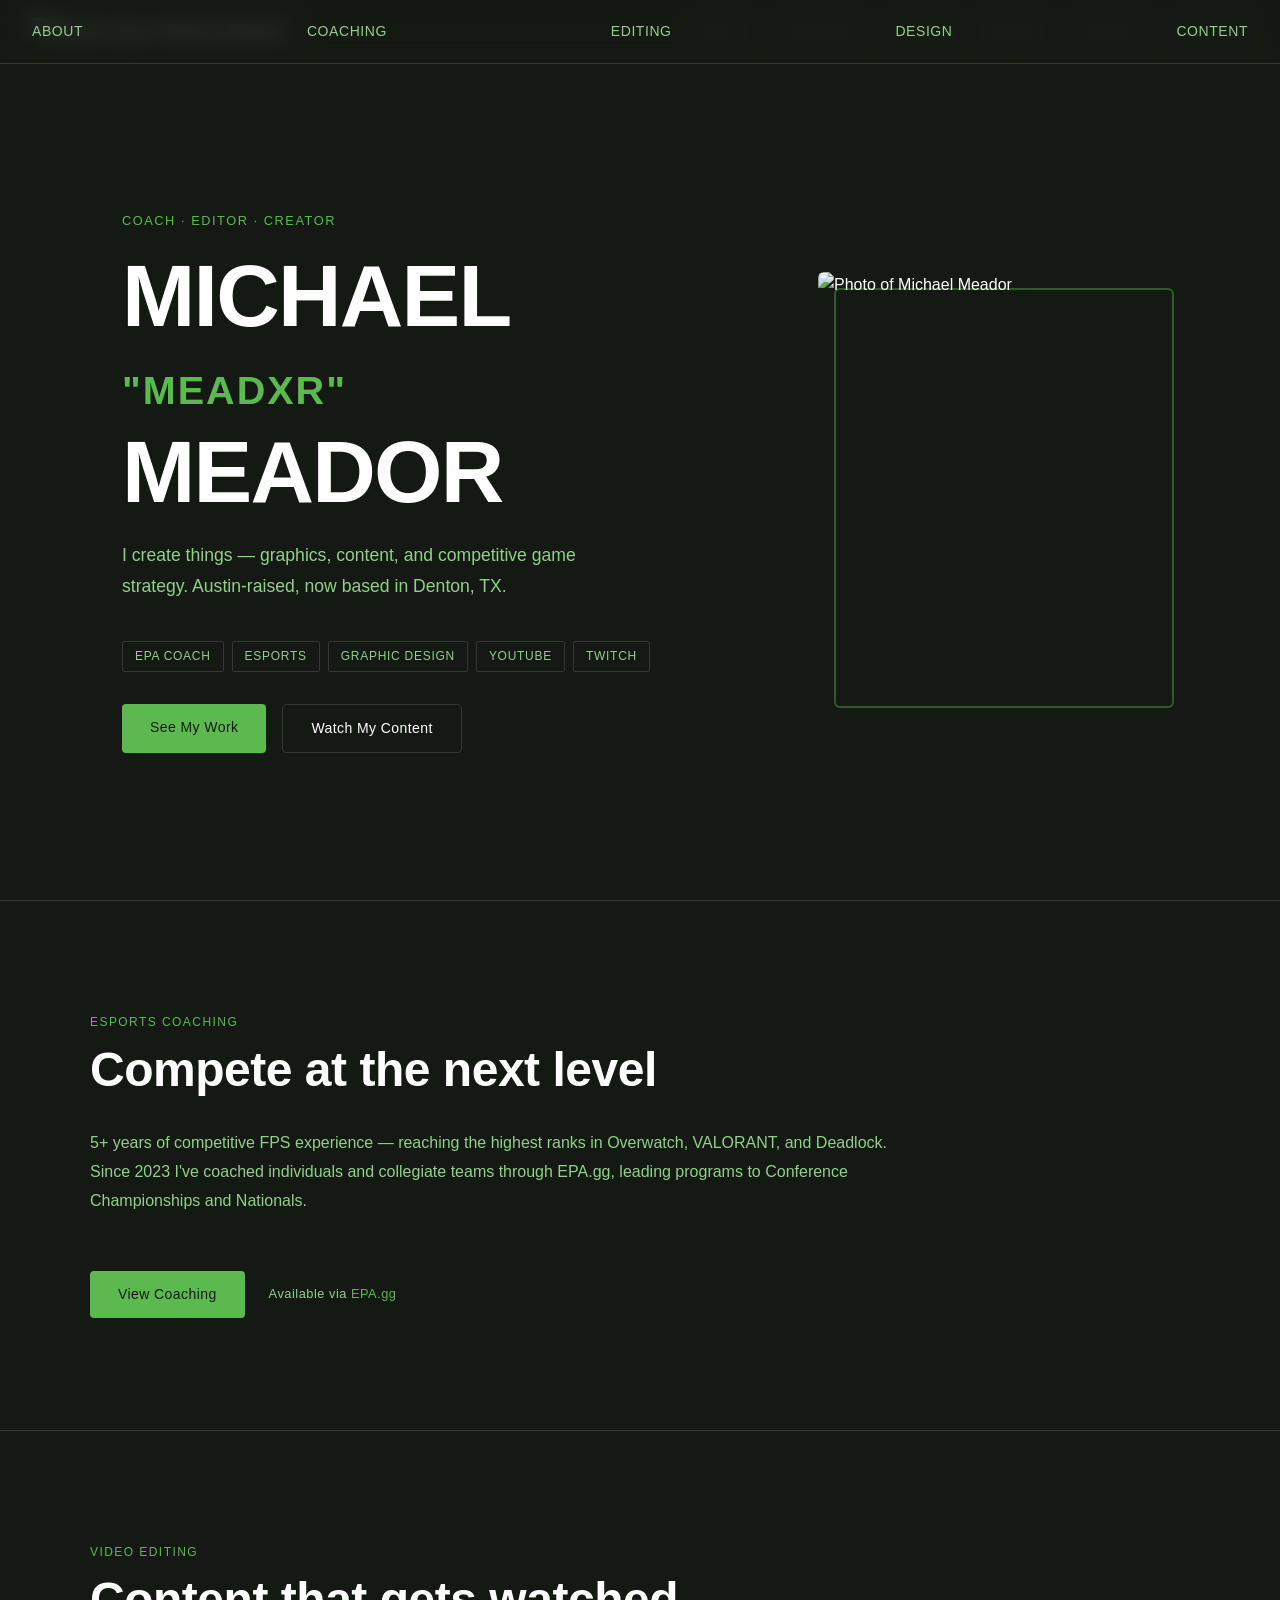
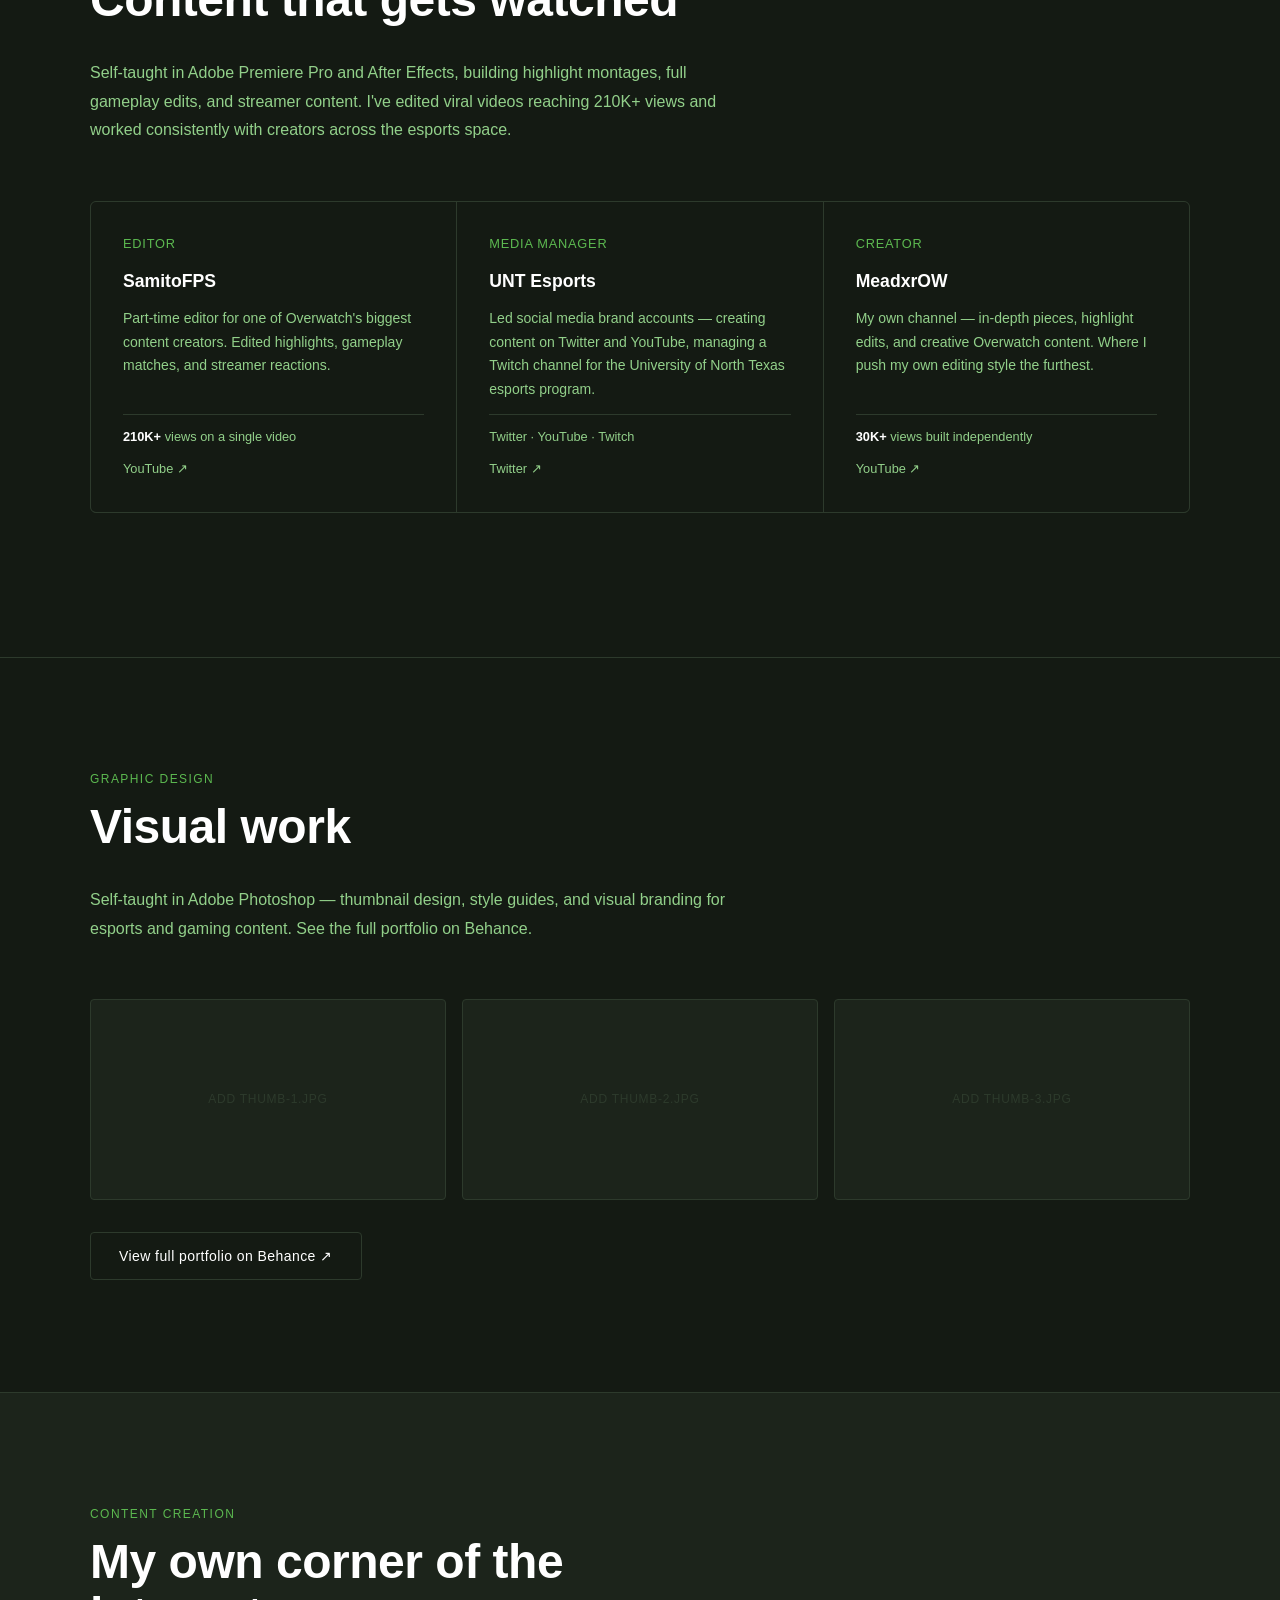
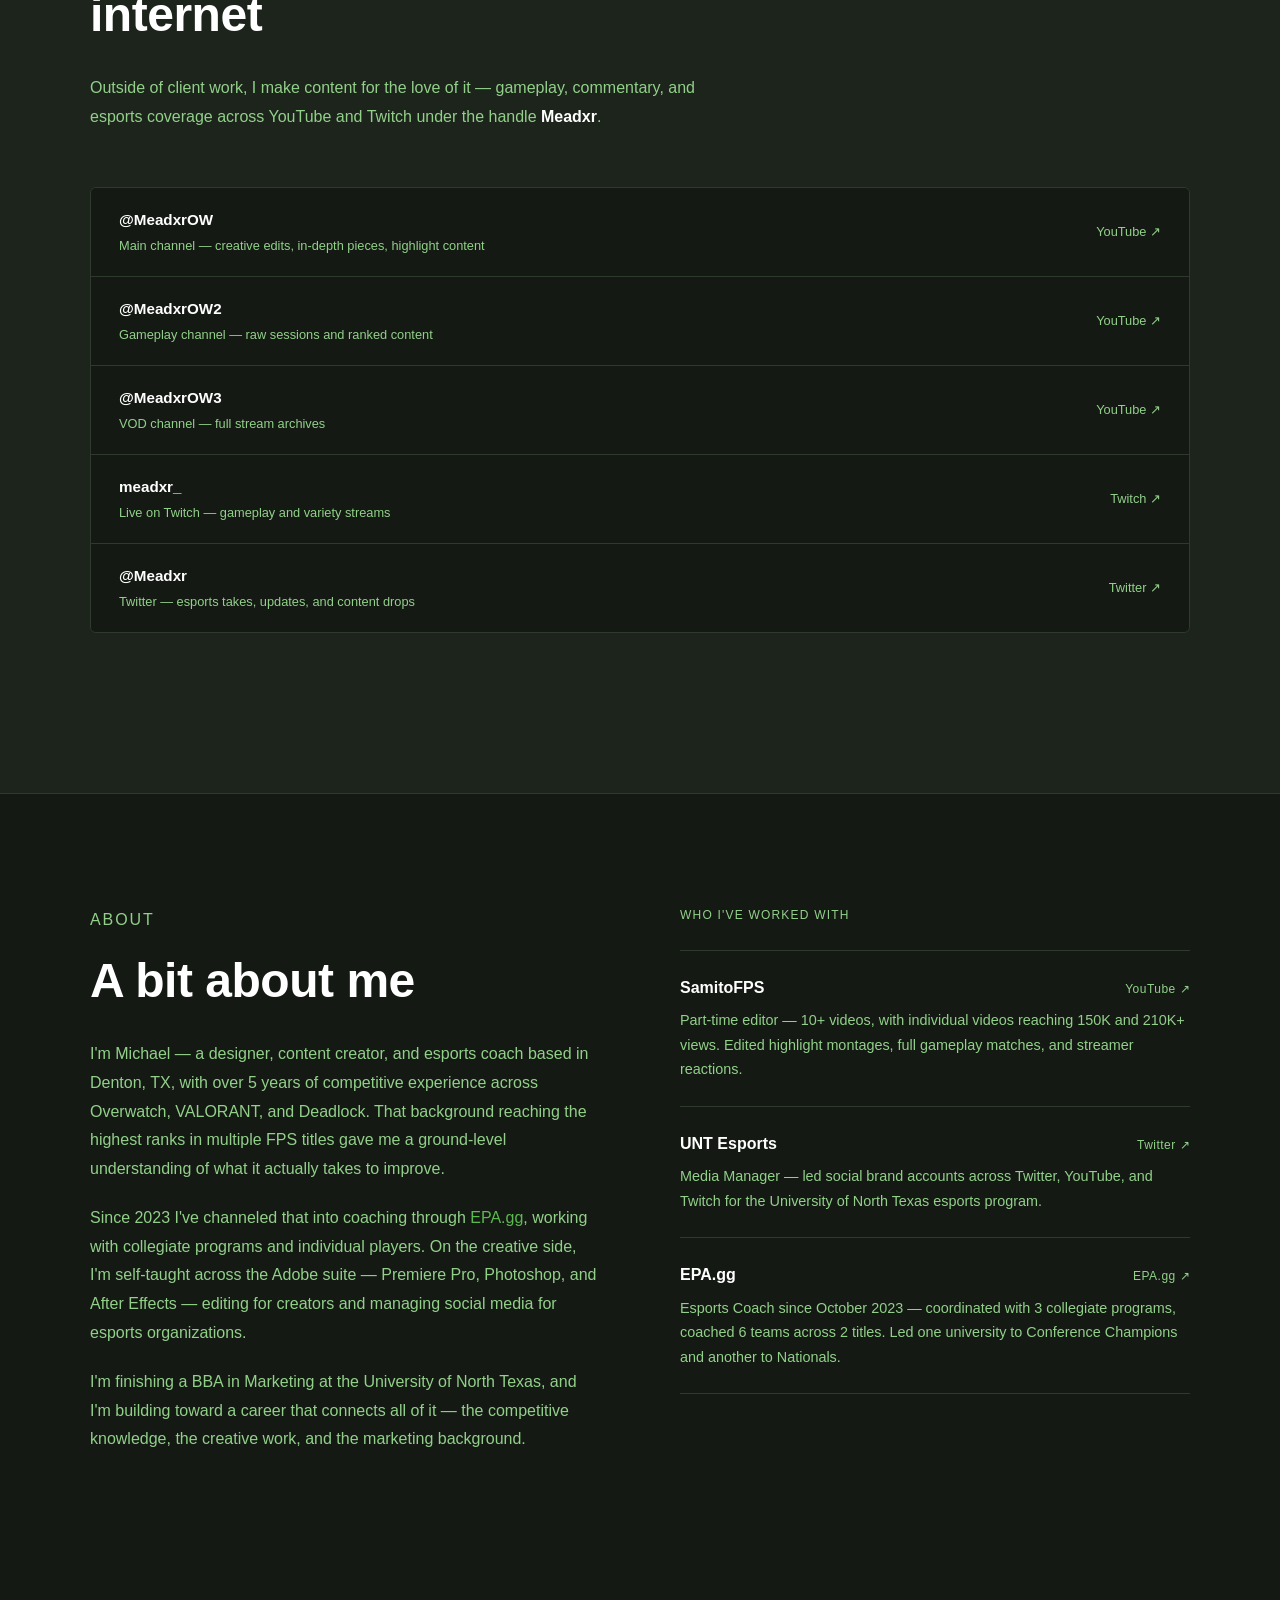
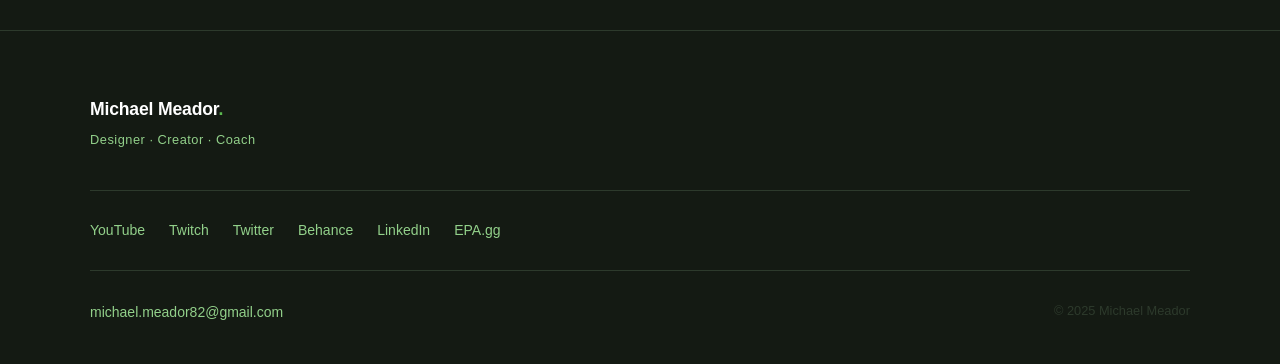
==== commit 6c48421d: "Add files via upload" ====
--- a/index.html
+++ b/index.html
@@ -7,871 +7,7 @@
 
   
 
-  <style><!DOCTYPE html>
-<html lang="en">
-<head>
-  <meta charset="UTF-8" />
-  <meta name="viewport" content="width=device-width, initial-scale=1.0" />
-  <title>Michael Meador</title>
-
-  
-
-  <style>
-
-    /* =============================================
-       DESIGN TOKENS
-       Change these values to retheme the entire site
-    ============================================= */
-    :root {
-      --color-bg:        #141a13;   /* off-black with forest green tint */
-      --color-surface:   #1c241b;   /* slightly lighter forest green surface */
-      --color-text:      #FFFFFF;   /* pure white */
-      --color-muted:     #92D08A;   /* mid green — secondary text, labels */
-      --color-accent:    #5CB950;   /* primary green — buttons, highlights */
-      --color-border:    #2d3a2c;   /* dark green-tinted dividers */
-      --color-light:     #C8E8C4;   /* pale green — subtle tints if needed */
-
-      --font-display:    Arial, 'Helvetica Neue', Helvetica, sans-serif;
-      --font-body:       Arial, 'Helvetica Neue', Helvetica, sans-serif;
-
-      --max-width:       1100px;
-      --nav-height:      64px;
-    }
-
-    /* =============================================
-       RESET & BASE
-    ============================================= */
-    *, *::before, *::after {
-      box-sizing: border-box;
-      margin: 0;
-      padding: 0;
-    }
-
-    html {
-      scroll-behavior: smooth;
-    }
-
-    body {
-      background-color: var(--color-bg);
-      color: var(--color-text);
-      font-family: var(--font-body);
-      font-size: 16px;
-      line-height: 1.6;
-      -webkit-font-smoothing: antialiased;
-    }
-
-    a {
-      color: inherit;
-      text-decoration: none;
-    }
-
-    img {
-      display: block;
-      max-width: 100%;
-    }
-
-    /* =============================================
-       NAV
-    ============================================= */
-    nav {
-      position: fixed;
-      top: 0;
-      left: 0;
-      right: 0;
-      height: var(--nav-height);
-      display: flex;
-      align-items: center;
-      justify-content: space-between;
-      padding: 0 2rem;
-      z-index: 100;
-
-      /* Frosted glass effect — blurs content scrolling behind nav */
-      background: rgba(20, 26, 19, 0.80);
-      backdrop-filter: blur(12px);
-      -webkit-backdrop-filter: blur(12px);
-      border-bottom: 1px solid var(--color-border);
-    }
-
-    .nav-logo {
-      font-family: var(--font-display);
-      font-size: 1.1rem;
-      font-weight: 900;
-      letter-spacing: -0.01em;
-      color: var(--color-text);
-      display: flex;
-      align-items: center;
-      gap: 0.6rem;
-    }
-
-    .nav-logo-icon {
-      height: 28px;
-      width: auto;
-    }
-
-    /* The accent dot after your logo name — small signature detail */
-    .nav-logo span {
-      color: var(--color-accent);
-    }
-
-    .nav-links {
-      display: flex;
-      gap: 2rem;
-      list-style: none;
-    }
-
-    .nav-links a {
-      font-size: 0.875rem;
-      font-weight: 500;
-      color: var(--color-muted);
-      letter-spacing: 0.04em;
-      text-transform: uppercase;
-      transition: color 0.2s ease;
-    }
-
-    .nav-links a:hover {
-      color: var(--color-text);
-    }
-
-    /* =============================================
-       HERO
-    ============================================= */
-    .hero {
-      min-height: 100vh;
-      padding-top: var(--nav-height);
-      display: flex;
-      align-items: center;
-      max-width: var(--max-width);
-      margin: 0 auto;
-      padding-left: 2rem;
-      padding-right: 2rem;
-      gap: 4rem;
-    }
-
-    /* Left column: text */
-    .hero-text {
-      flex: 1;
-    }
-
-    .hero-eyebrow {
-      font-size: 0.8rem;
-      font-weight: 500;
-      letter-spacing: 0.12em;
-      text-transform: uppercase;
-      color: var(--color-accent);
-      margin-bottom: 1.25rem;
-    }
-
-    .hero-name {
-      font-family: var(--font-display);
-      font-size: clamp(3rem, 7vw, 5.5rem);
-      font-weight: 900;
-      line-height: 1.0;
-      letter-spacing: -0.02em;
-      color: var(--color-text);
-      margin-bottom: 1.5rem;
-    }
-
-    /* "Meadxr" nickname — smaller, accent-colored, sits between first/last name */
-    .hero-name-alias {
-      display: inline-block;
-      font-size: 0.45em;
-      color: var(--color-accent);
-      letter-spacing: 0.05em;
-      vertical-align: middle;
-      line-height: 1;
-    }
-
-    .hero-bio {
-      font-size: 1.1rem;
-      color: var(--color-muted);
-      max-width: 480px;
-      line-height: 1.75;
-      margin-bottom: 2.5rem;
-    }
-
-    /* CTA buttons row */
-    .hero-cta {
-      display: flex;
-      gap: 1rem;
-      flex-wrap: wrap;
-    }
-
-    .btn-primary {
-      display: inline-block;
-      padding: 0.75rem 1.75rem;
-      background-color: var(--color-accent);
-      color: #141a13; /* dark text on bright button */
-      font-family: var(--font-body);
-      font-size: 0.875rem;
-      font-weight: 500;
-      letter-spacing: 0.03em;
-      border-radius: 4px;
-      transition: opacity 0.2s ease;
-    }
-
-    .btn-primary:hover {
-      opacity: 0.85;
-    }
-
-    .btn-secondary {
-      display: inline-block;
-      padding: 0.75rem 1.75rem;
-      border: 1px solid var(--color-border);
-      color: var(--color-text);
-      font-family: var(--font-body);
-      font-size: 0.875rem;
-      font-weight: 500;
-      letter-spacing: 0.03em;
-      border-radius: 4px;
-      transition: border-color 0.2s ease, color 0.2s ease;
-    }
-
-    .btn-secondary:hover {
-      border-color: var(--color-muted);
-      color: var(--color-text);
-    }
-
-    /* Right column: headshot */
-    .hero-image {
-      flex-shrink: 0;
-      width: 340px;
-      height: 420px;
-      position: relative;
-    }
-
-    .hero-image img {
-      width: 100%;
-      height: 100%;
-      object-fit: cover;       /* crops to fill frame cleanly */
-      object-position: top;    /* keeps face in frame — adjust if needed */
-      border-radius: 6px;
-      filter: grayscale(15%);  /* slight desaturate keeps it clean against bg */
-    }
-
-    /* Accent line behind the photo — the site's signature detail */
-    .hero-image::before {
-      content: '';
-      position: absolute;
-      top: 16px;
-      left: 16px;
-      right: -16px;
-      bottom: -16px;
-      border: 2px solid var(--color-accent);
-      border-radius: 6px;
-      z-index: -1;
-      opacity: 0.4;
-    }
-
-    /* =============================================
-       PLATFORM TAGS (below bio, above buttons)
-       Small labels showing your lanes at a glance
-    ============================================= */
-    .hero-tags {
-      display: flex;
-      flex-wrap: wrap;
-      gap: 0.5rem;
-      margin-bottom: 2rem;
-    }
-
-    .tag {
-      font-size: 0.75rem;
-      font-weight: 500;
-      letter-spacing: 0.06em;
-      text-transform: uppercase;
-      padding: 0.3rem 0.75rem;
-      border: 1px solid var(--color-border);
-      border-radius: 2px;
-      color: var(--color-muted);
-    }
-
-    /* =============================================
-       RESPONSIVE — mobile stacks vertically
-    ============================================= */
-    @media (max-width: 768px) {
-      .hero {
-        flex-direction: column-reverse; /* image sits on top on mobile */
-        padding-top: calc(var(--nav-height) + 2rem);
-        gap: 2rem;
-      }
-
-      .hero-image {
-        width: 100%;
-        height: 280px;
-      }
-
-      .nav-links {
-        gap: 1.25rem;
-      }
-    }
-
-    /* =============================================
-       SHARED SECTION UTILITIES
-    ============================================= */
-    .section-eyebrow {
-      font-size: 0.75rem;
-      font-weight: 500;
-      letter-spacing: 0.12em;
-      text-transform: uppercase;
-      color: var(--color-accent);
-      margin-bottom: 0.75rem;
-    }
-
-    .section-heading {
-      font-family: var(--font-display);
-      font-size: clamp(2rem, 4vw, 3rem);
-      font-weight: 900;
-      letter-spacing: -0.01em;
-      color: var(--color-text);
-      margin-bottom: 2rem;
-      line-height: 1.1;
-    }
-
-    /* =============================================
-       ABOUT
-    ============================================= */
-    .about {
-      border-top: 1px solid var(--color-border);
-      padding: 7rem 2rem;
-    }
-
-    .about-inner {
-      max-width: var(--max-width);
-      margin: 0 auto;
-      display: grid;
-      grid-template-columns: 1fr 1fr;
-      gap: 5rem;
-      align-items: start;
-    }
-
-    .about-text p {
-      color: var(--color-muted);
-      line-height: 1.8;
-      margin-bottom: 1.25rem;
-      font-size: 1rem;
-    }
-
-    .about-text p:last-child {
-      margin-bottom: 0;
-    }
-
-    .inline-link {
-      color: var(--color-accent);
-      border-bottom: 1px solid transparent;
-      transition: border-color 0.2s ease;
-    }
-
-    .inline-link:hover {
-      border-color: var(--color-accent);
-    }
-
-    /* Credentials column */
-    .credentials-label {
-      font-size: 0.75rem;
-      font-weight: 500;
-      letter-spacing: 0.1em;
-      text-transform: uppercase;
-      color: var(--color-muted);
-      margin-bottom: 1.5rem;
-    }
-
-    .credential-item {
-      padding: 1.5rem 0;
-      border-top: 1px solid var(--color-border);
-    }
-
-    .credential-item:last-child {
-      border-bottom: 1px solid var(--color-border);
-    }
-
-    .credential-header {
-      display: flex;
-      justify-content: space-between;
-      align-items: baseline;
-      margin-bottom: 0.5rem;
-    }
-
-    .credential-name {
-      font-family: var(--font-display);
-      font-size: 1rem;
-      font-weight: 900;
-      color: var(--color-text);
-    }
-
-    .credential-link {
-      font-size: 0.75rem;
-      color: var(--color-muted);
-      letter-spacing: 0.04em;
-      transition: color 0.2s ease;
-    }
-
-    .credential-link:hover {
-      color: var(--color-accent);
-    }
-
-    .credential-desc {
-      font-size: 0.9rem;
-      color: var(--color-muted);
-      line-height: 1.7;
-    }
-
-    @media (max-width: 768px) {
-      .about-inner {
-        grid-template-columns: 1fr;
-        gap: 3rem;
-      }
-    }
-
-    /* =============================================
-       FOOTER
-    ============================================= */
-    footer {
-      border-top: 1px solid var(--color-border);
-      padding: 4rem 2rem 2.5rem;
-      margin-top: 4rem;
-    }
-
-    .footer-inner {
-      max-width: var(--max-width);
-      margin: 0 auto;
-    }
-
-    .footer-top {
-      display: flex;
-      justify-content: space-between;
-      align-items: flex-start;
-      margin-bottom: 2.5rem;
-    }
-
-    .footer-logo {
-      font-family: var(--font-display);
-      font-size: 1.1rem;
-      font-weight: 900;
-      letter-spacing: -0.01em;
-      color: var(--color-text);
-      margin-bottom: 0.4rem;
-    }
-
-    .footer-logo span {
-      color: var(--color-accent);
-    }
-
-    .footer-tagline {
-      font-size: 0.8rem;
-      color: var(--color-muted);
-      letter-spacing: 0.04em;
-    }
-
-    .footer-nav {
-      display: flex;
-      gap: 2rem;
-    }
-
-    .footer-nav a {
-      font-size: 0.875rem;
-      color: var(--color-muted);
-      letter-spacing: 0.04em;
-      text-transform: uppercase;
-      transition: color 0.2s ease;
-    }
-
-    .footer-nav a:hover {
-      color: var(--color-text);
-    }
-
-    .footer-links {
-      display: flex;
-      gap: 1.5rem;
-      flex-wrap: wrap;
-      padding: 1.75rem 0;
-      border-top: 1px solid var(--color-border);
-      border-bottom: 1px solid var(--color-border);
-      margin-bottom: 1.75rem;
-    }
-
-    .footer-links a {
-      font-size: 0.875rem;
-      font-weight: 500;
-      color: var(--color-muted);
-      transition: color 0.2s ease;
-    }
-
-    .footer-links a:hover {
-      color: var(--color-accent);
-    }
-
-    .footer-bottom {
-      display: flex;
-      justify-content: space-between;
-      align-items: center;
-    }
-
-    .footer-email a {
-      font-size: 0.875rem;
-      color: var(--color-muted);
-      transition: color 0.2s ease;
-    }
-
-    .footer-email a:hover {
-      color: var(--color-text);
-    }
-
-    .footer-copy {
-      font-size: 0.8rem;
-      color: var(--color-border);
-    }
-
-    @media (max-width: 768px) {
-      .footer-top {
-        flex-direction: column;
-        gap: 1.5rem;
-      }
-
-      .footer-nav {
-        gap: 1.25rem;
-        flex-wrap: wrap;
-      }
-
-      .footer-bottom {
-        flex-direction: column;
-        align-items: flex-start;
-        gap: 0.5rem;
-      }
-    }
-
-    /* =============================================
-       FULL SECTIONS — Coaching, Video Editing,
-       Graphic Design, Content Creation
-    ============================================= */
-
-    /* Shared section shell */
-    .section-block {
-      border-top: 1px solid var(--color-border);
-      padding: 7rem 2rem;
-    }
-
-    .section-block-inner {
-      max-width: var(--max-width);
-      margin: 0 auto;
-    }
-
-    .section-block-header {
-      margin-bottom: 3.5rem;
-      max-width: 640px;
-    }
-
-    /* Coaching section gets a wider text column */
-    .coaching-header {
-      max-width: 820px;
-    }
-
-    .section-block-header p.section-desc {
-      color: var(--color-muted);
-      font-size: 1rem;
-      line-height: 1.8;
-      margin-top: 1rem;
-    }
-
-    /* ---- COACHING ---- */
-
-    /* Game logo tiles — sits at the bottom of the coaching section */
-    .games-row {
-      display: flex;
-      gap: 1rem;
-      flex-wrap: wrap;
-      margin-top: 3rem;
-      padding-top: 3rem;
-      border-top: 1px solid var(--color-border);
-    }
-
-    .game-tile {
-      flex: 1;
-      min-width: 140px;
-      height: 80px;
-      display: flex;
-      align-items: center;
-      justify-content: center;
-      border: 1px solid var(--color-border);
-      border-radius: 6px;
-      background-color: var(--color-surface);
-      padding: 1rem;
-    }
-
-    .game-tile img {
-      max-height: 100%;
-      max-width: 100%;
-      object-fit: contain;
-    }
-
-    .game-placeholder {
-      font-size: 0.8rem;
-      font-weight: 500;
-      letter-spacing: 0.06em;
-      text-transform: uppercase;
-      color: var(--color-muted);
-    }
-
-    .testimonials-grid {
-      display: grid;
-      grid-template-columns: 1fr 1fr;
-      gap: 1.5rem;
-      margin-bottom: 3rem;
-    }
-
-    .testimonial {
-      background-color: var(--color-surface);
-      border: 1px solid var(--color-border);
-      border-radius: 6px;
-      padding: 2rem;
-    }
-
-    .testimonial-quote {
-      font-size: 0.975rem;
-      color: var(--color-text);
-      line-height: 1.8;
-      margin-bottom: 1.5rem;
-      font-style: italic;
-    }
-
-    /* Opening quote mark accent */
-    .testimonial-quote::before {
-      content: '"';
-      font-family: var(--font-display);
-      font-size: 2.5rem;
-      color: var(--color-accent);
-      line-height: 0;
-      vertical-align: -0.6rem;
-      margin-right: 0.2rem;
-    }
-
-    .testimonial-author {
-      font-size: 0.8rem;
-      font-weight: 500;
-      color: var(--color-muted);
-      letter-spacing: 0.04em;
-      text-transform: uppercase;
-    }
-
-    .testimonial-role {
-      font-size: 0.75rem;
-      color: var(--color-muted);
-      opacity: 0.7;
-      margin-top: 0.2rem;
-    }
-
-    .coaching-cta {
-      display: flex;
-      align-items: center;
-      gap: 1.5rem;
-      flex-wrap: wrap;
-    }
-
-    .epa-badge {
-      font-size: 0.8rem;
-      color: var(--color-muted);
-      letter-spacing: 0.04em;
-    }
-
-    .epa-badge a {
-      color: var(--color-accent);
-      border-bottom: 1px solid transparent;
-      transition: border-color 0.2s ease;
-    }
-
-    .epa-badge a:hover {
-      border-color: var(--color-accent);
-    }
-
-    /* ---- VIDEO EDITING ---- */
-    .creators-grid {
-      display: grid;
-      grid-template-columns: repeat(3, 1fr);
-      gap: 1px;
-      background-color: var(--color-border);
-      border: 1px solid var(--color-border);
-      border-radius: 6px;
-      overflow: hidden;
-      margin-bottom: 2rem;
-    }
-
-    .creator-card {
-      background-color: var(--color-bg);
-      padding: 2rem;
-      display: flex;
-      flex-direction: column;
-      gap: 0.75rem;
-      transition: background-color 0.2s ease;
-    }
-
-    .creator-card:hover {
-      background-color: var(--color-surface);
-    }
-
-    .creator-name {
-      font-family: var(--font-display);
-      font-size: 1.1rem;
-      font-weight: 900;
-      color: var(--color-text);
-    }
-
-    .creator-role {
-      font-size: 0.8rem;
-      font-weight: 500;
-      letter-spacing: 0.06em;
-      text-transform: uppercase;
-      color: var(--color-accent);
-    }
-
-    .creator-desc {
-      font-size: 0.875rem;
-      color: var(--color-muted);
-      line-height: 1.7;
-      flex: 1;
-    }
-
-    .creator-stat {
-      font-size: 0.8rem;
-      color: var(--color-muted);
-      border-top: 1px solid var(--color-border);
-      padding-top: 0.75rem;
-      margin-top: auto;
-    }
-
-    .creator-stat strong {
-      color: var(--color-text);
-    }
-
-    .creator-link {
-      font-size: 0.8rem;
-      font-weight: 500;
-      color: var(--color-muted);
-      transition: color 0.2s ease;
-    }
-
-    .creator-link:hover {
-      color: var(--color-accent);
-    }
-
-    /* ---- GRAPHIC DESIGN ---- */
-    .thumbs-grid {
-      display: grid;
-      grid-template-columns: repeat(3, 1fr);
-      gap: 1rem;
-      margin-bottom: 2rem;
-    }
-
-    .thumb-item {
-      aspect-ratio: 16 / 9;
-      overflow: hidden;
-      border-radius: 4px;
-      border: 1px solid var(--color-border);
-      background-color: var(--color-surface);
-    }
-
-    .thumb-item img {
-      width: 100%;
-      height: 100%;
-      object-fit: cover;
-      transition: transform 0.3s ease, opacity 0.3s ease;
-    }
-
-    .thumb-item:hover img {
-      transform: scale(1.03);
-      opacity: 0.85;
-    }
-
-    /* Placeholder shown when image file isn't present yet */
-    .thumb-placeholder {
-      width: 100%;
-      height: 100%;
-      display: flex;
-      align-items: center;
-      justify-content: center;
-      font-size: 0.75rem;
-      color: var(--color-border);
-      letter-spacing: 0.06em;
-      text-transform: uppercase;
-    }
-
-    /* ---- CONTENT CREATION ---- */
-    .content-section {
-      background-color: var(--color-surface);
-      border-top: 1px solid var(--color-border);
-    }
-
-    .channels-list {
-      display: flex;
-      flex-direction: column;
-      gap: 0px;
-      margin-bottom: 3rem;
-      border: 1px solid var(--color-border);
-      border-radius: 6px;
-      overflow: hidden;
-    }
-
-    .channel-item {
-      display: flex;
-      justify-content: space-between;
-      align-items: center;
-      padding: 1.25rem 1.75rem;
-      border-bottom: 1px solid var(--color-border);
-      background-color: var(--color-bg);
-      transition: background-color 0.2s ease;
-    }
-
-    .channel-item:last-child {
-      border-bottom: none;
-    }
-
-    .channel-item:hover {
-      background-color: #141414;
-    }
-
-    .channel-info {
-      display: flex;
-      flex-direction: column;
-      gap: 0.2rem;
-    }
-
-    .channel-name {
-      font-family: var(--font-display);
-      font-size: 0.95rem;
-      font-weight: 900;
-      color: var(--color-text);
-    }
-
-    .channel-desc {
-      font-size: 0.8rem;
-      color: var(--color-muted);
-    }
-
-    .channel-link {
-      font-size: 0.8rem;
-      font-weight: 500;
-      color: var(--color-muted);
-      transition: color 0.2s ease;
-      white-space: nowrap;
-    }
-
-    .channel-link:hover {
-      color: var(--color-accent);
-    }
-
-    /* Responsive */
-    @media (max-width: 768px) {
-      .testimonials-grid,
-      .creators-grid,
-      .thumbs-grid {
-        grid-template-columns: 1fr;
-      }
-
-      .channel-item {
-        flex-direction: column;
-        align-items: flex-start;
-        gap: 0.75rem;
-      }
-    }
-
-  </style>
+  <link rel="stylesheet" href="styles.css" />
 </head>
 
 <body>
@@ -888,7 +24,7 @@
 
     <ul class="nav-links">
       <li><a href="#about">About</a></li>
-      <li><a href="#coaching">Coaching</a></li>
+      <li><a href="coaching.html">Coaching</a></li>
       <li><a href="#editing">Editing</a></li>
       <li><a href="#design">Design</a></li>
       <li><a href="#content">Content</a></li>
@@ -943,7 +79,7 @@
 
 
   <!-- =============================================
-       ESPORTS COACHING
+       ESPORTS COACHING — teaser, links to coaching.html
   ============================================= -->
   <section class="section-block" id="coaching">
     <div class="section-block-inner">
@@ -954,64 +90,13 @@
         <p class="section-desc">
           5+ years of competitive FPS experience — reaching the highest ranks in Overwatch,
           VALORANT, and Deadlock. Since 2023 I've coached individuals and collegiate teams
-          through EPA.gg, from film review to live sessions, focusing on the mechanics,
-          mental game, and strategy that actually move the needle.
-        </p>
-      </div>
-
-      <!-- Testimonials -->
-      <div class="testimonials-grid">
-
-        <div class="testimonial">
-          <p class="testimonial-quote">
-            Mead was a huge part of our program's success during both of our conference wins.
-            He built real relationships with our players and made every one of them feel seen
-            and supported. It wasn't just about the gameplay. He helped them navigate the
-            mental side of competition and life, and that impact went far beyond the screen.
-          </p>
-          <p class="testimonial-author">Michael "Kekerot" Nguyen</p>
-          <p class="testimonial-role">Assistant Dir. Esports, Texas Wesleyan University</p>
-        </div>
-
-        <div class="testimonial">
-          <p class="testimonial-quote">
-            Working with Meadxr helped me tremendously. His background as a player gave me
-            practical, proven advice that led to fast results. Meadxr truly cares about his
-            players, and it shows through his dedication. I highly recommend him to anyone
-            looking for a coach with the achievements to back up his knowledge.
-          </p>
-          <p class="testimonial-author">Hunter "Kibs" Phillips</p>
-          <p class="testimonial-role">Top 500 Overwatch</p>
-        </div>
-
-      </div>
-
-      <!-- CTA -->
+          through EPA.gg, leading programs to Conference Championships and Nationals.
+        </p>
+      </div>
+
       <div class="coaching-cta">
-        <a href="https://epa.gg/our-coaches/michael-meadxr-meador/" target="_blank" rel="noopener" class="btn-primary">
-          Book a Session
-        </a>
+        <a href="coaching.html" class="btn-primary">View Coaching</a>
         <p class="epa-badge">Available via <a href="https://epa.gg" target="_blank" rel="noopener">EPA.gg</a></p>
-      </div>
-
-      <!-- Games covered — logo tiles. Drop game-overwatch.png, game-valorant.png,
-           game-deadlock.png in the project folder to make these appear -->
-      <div class="games-row">
-        <div class="game-tile">
-          <img src="game-overwatch.png" alt="Overwatch logo"
-               onerror="this.style.display='none'; this.nextElementSibling.style.display='flex';" />
-          <div class="game-placeholder">Overwatch</div>
-        </div>
-        <div class="game-tile">
-          <img src="game-valorant.png" alt="VALORANT logo"
-               onerror="this.style.display='none'; this.nextElementSibling.style.display='flex';" />
-          <div class="game-placeholder">VALORANT</div>
-        </div>
-        <div class="game-tile">
-          <img src="game-deadlock.png" alt="Deadlock logo"
-               onerror="this.style.display='none'; this.nextElementSibling.style.display='flex';" />
-          <div class="game-placeholder">Deadlock</div>
-        </div>
       </div>
 
     </div>
@@ -1187,6 +272,12 @@
 
     </div>
   </section>
+
+
+  <!-- =============================================
+       ABOUT
+  ============================================= -->
+  <section class="about" id="about">
     <div class="about-inner">
 
       <div class="about-text">
@@ -1259,12 +350,6 @@
 
 
   <!-- =============================================
-       ABOUT
-  ============================================= -->
-  <section class="about" id="about">
-
-
-  <!-- =============================================
        FOOTER
   ============================================= -->
   <footer id="contact">
@@ -1280,7 +365,7 @@
         <!-- Right: nav links repeated for convenience -->
         <nav class="footer-nav" aria-label="Footer navigation">
           <a href="#about">About</a>
-          <a href="#coaching">Coaching</a>
+          <a href="coaching.html">Coaching</a>
           <a href="#editing">Editing</a>
           <a href="#design">Design</a>
           <a href="#content">Content</a>
@@ -1308,1242 +393,3 @@
 
 </body>
 </html>
-
-
-    /* =============================================
-       DESIGN TOKENS
-       Change these values to retheme the entire site
-    ============================================= */
-    :root {
-      --color-bg:        #141a13;   /* off-black with forest green tint */
-      --color-surface:   #1c241b;   /* slightly lighter forest green surface */
-      --color-text:      #FFFFFF;   /* pure white */
-      --color-muted:     #92D08A;   /* mid green — secondary text, labels */
-      --color-accent:    #5CB950;   /* primary green — buttons, highlights */
-      --color-border:    #2d3a2c;   /* dark green-tinted dividers */
-      --color-light:     #C8E8C4;   /* pale green — subtle tints if needed */
-
-      --font-display:    Arial, 'Helvetica Neue', Helvetica, sans-serif;
-      --font-body:       Arial, 'Helvetica Neue', Helvetica, sans-serif;
-
-      --max-width:       1100px;
-      --nav-height:      64px;
-    }
-
-    /* =============================================
-       RESET & BASE
-    ============================================= */
-    *, *::before, *::after {
-      box-sizing: border-box;
-      margin: 0;
-      padding: 0;
-    }
-
-    html {
-      scroll-behavior: smooth;
-    }
-
-    body {
-      background-color: var(--color-bg);
-      color: var(--color-text);
-      font-family: var(--font-body);
-      font-size: 16px;
-      line-height: 1.6;
-      -webkit-font-smoothing: antialiased;
-    }
-
-    a {
-      color: inherit;
-      text-decoration: none;
-    }
-
-    img {
-      display: block;
-      max-width: 100%;
-    }
-
-    /* =============================================
-       NAV
-    ============================================= */
-    nav {
-      position: fixed;
-      top: 0;
-      left: 0;
-      right: 0;
-      height: var(--nav-height);
-      display: flex;
-      align-items: center;
-      justify-content: space-between;
-      padding: 0 2rem;
-      z-index: 100;
-
-      /* Frosted glass effect — blurs content scrolling behind nav */
-      background: rgba(20, 26, 19, 0.80);
-      backdrop-filter: blur(12px);
-      -webkit-backdrop-filter: blur(12px);
-      border-bottom: 1px solid var(--color-border);
-    }
-
-    .nav-logo {
-      font-family: var(--font-display);
-      font-size: 1.1rem;
-      font-weight: 900;
-      letter-spacing: -0.01em;
-      color: var(--color-text);
-    }
-
-    /* The accent dot after your logo name — small signature detail */
-    .nav-logo span {
-      color: var(--color-accent);
-    }
-
-    .nav-links {
-      display: flex;
-      gap: 2rem;
-      list-style: none;
-    }
-
-    .nav-links a {
-      font-size: 0.875rem;
-      font-weight: 500;
-      color: var(--color-muted);
-      letter-spacing: 0.04em;
-      text-transform: uppercase;
-      transition: color 0.2s ease;
-    }
-
-    .nav-links a:hover {
-      color: var(--color-text);
-    }
-
-    /* =============================================
-       HERO
-    ============================================= */
-    .hero {
-      min-height: 100vh;
-      padding-top: var(--nav-height);
-      display: flex;
-      align-items: center;
-      max-width: var(--max-width);
-      margin: 0 auto;
-      padding-left: 2rem;
-      padding-right: 2rem;
-      gap: 4rem;
-    }
-
-    /* Left column: text */
-    .hero-text {
-      flex: 1;
-    }
-
-    .hero-eyebrow {
-      font-size: 0.8rem;
-      font-weight: 500;
-      letter-spacing: 0.12em;
-      text-transform: uppercase;
-      color: var(--color-accent);
-      margin-bottom: 1.25rem;
-    }
-
-    .hero-name {
-      font-family: var(--font-display);
-      font-size: clamp(3rem, 7vw, 5.5rem);
-      font-weight: 900;
-      line-height: 1.0;
-      letter-spacing: -0.02em;
-      color: var(--color-text);
-      margin-bottom: 1.5rem;
-    }
-
-    .hero-bio {
-      font-size: 1.1rem;
-      color: var(--color-muted);
-      max-width: 480px;
-      line-height: 1.75;
-      margin-bottom: 2.5rem;
-    }
-
-    /* CTA buttons row */
-    .hero-cta {
-      display: flex;
-      gap: 1rem;
-      flex-wrap: wrap;
-    }
-
-    .btn-primary {
-      display: inline-block;
-      padding: 0.75rem 1.75rem;
-      background-color: var(--color-accent);
-      color: #141a13; /* dark text on bright button */
-      font-family: var(--font-body);
-      font-size: 0.875rem;
-      font-weight: 500;
-      letter-spacing: 0.03em;
-      border-radius: 4px;
-      transition: opacity 0.2s ease;
-    }
-
-    .btn-primary:hover {
-      opacity: 0.85;
-    }
-
-    .btn-secondary {
-      display: inline-block;
-      padding: 0.75rem 1.75rem;
-      border: 1px solid var(--color-border);
-      color: var(--color-text);
-      font-family: var(--font-body);
-      font-size: 0.875rem;
-      font-weight: 500;
-      letter-spacing: 0.03em;
-      border-radius: 4px;
-      transition: border-color 0.2s ease, color 0.2s ease;
-    }
-
-    .btn-secondary:hover {
-      border-color: var(--color-muted);
-      color: var(--color-text);
-    }
-
-    /* Right column: headshot */
-    .hero-image {
-      flex-shrink: 0;
-      width: 340px;
-      height: 420px;
-      position: relative;
-    }
-
-    .hero-image img {
-      width: 100%;
-      height: 100%;
-      object-fit: cover;       /* crops to fill frame cleanly */
-      object-position: top;    /* keeps face in frame — adjust if needed */
-      border-radius: 6px;
-      filter: grayscale(15%);  /* slight desaturate keeps it clean against bg */
-    }
-
-    /* Accent line behind the photo — the site's signature detail */
-    .hero-image::before {
-      content: '';
-      position: absolute;
-      top: 16px;
-      left: 16px;
-      right: -16px;
-      bottom: -16px;
-      border: 2px solid var(--color-accent);
-      border-radius: 6px;
-      z-index: -1;
-      opacity: 0.4;
-    }
-
-    /* =============================================
-       PLATFORM TAGS (below bio, above buttons)
-       Small labels showing your lanes at a glance
-    ============================================= */
-    .hero-tags {
-      display: flex;
-      flex-wrap: wrap;
-      gap: 0.5rem;
-      margin-bottom: 2rem;
-    }
-
-    .tag {
-      font-size: 0.75rem;
-      font-weight: 500;
-      letter-spacing: 0.06em;
-      text-transform: uppercase;
-      padding: 0.3rem 0.75rem;
-      border: 1px solid var(--color-border);
-      border-radius: 2px;
-      color: var(--color-muted);
-    }
-
-    /* =============================================
-       RESPONSIVE — mobile stacks vertically
-    ============================================= */
-    @media (max-width: 768px) {
-      .hero {
-        flex-direction: column-reverse; /* image sits on top on mobile */
-        padding-top: calc(var(--nav-height) + 2rem);
-        gap: 2rem;
-      }
-
-      .hero-image {
-        width: 100%;
-        height: 280px;
-      }
-
-      .nav-links {
-        gap: 1.25rem;
-      }
-    }
-
-    /* =============================================
-       SHARED SECTION UTILITIES
-    ============================================= */
-    .section-eyebrow {
-      font-size: 0.75rem;
-      font-weight: 500;
-      letter-spacing: 0.12em;
-      text-transform: uppercase;
-      color: var(--color-accent);
-      margin-bottom: 0.75rem;
-    }
-
-    .section-heading {
-      font-family: var(--font-display);
-      font-size: clamp(2rem, 4vw, 3rem);
-      font-weight: 900;
-      letter-spacing: -0.01em;
-      color: var(--color-text);
-      margin-bottom: 2rem;
-      line-height: 1.1;
-    }
-
-    /* =============================================
-       ABOUT
-    ============================================= */
-    .about {
-      border-top: 1px solid var(--color-border);
-      padding: 7rem 2rem;
-    }
-
-    .about-inner {
-      max-width: var(--max-width);
-      margin: 0 auto;
-      display: grid;
-      grid-template-columns: 1fr 1fr;
-      gap: 5rem;
-      align-items: start;
-    }
-
-    .about-text p {
-      color: var(--color-muted);
-      line-height: 1.8;
-      margin-bottom: 1.25rem;
-      font-size: 1rem;
-    }
-
-    .about-text p:last-child {
-      margin-bottom: 0;
-    }
-
-    .inline-link {
-      color: var(--color-accent);
-      border-bottom: 1px solid transparent;
-      transition: border-color 0.2s ease;
-    }
-
-    .inline-link:hover {
-      border-color: var(--color-accent);
-    }
-
-    /* Credentials column */
-    .credentials-label {
-      font-size: 0.75rem;
-      font-weight: 500;
-      letter-spacing: 0.1em;
-      text-transform: uppercase;
-      color: var(--color-muted);
-      margin-bottom: 1.5rem;
-    }
-
-    .credential-item {
-      padding: 1.5rem 0;
-      border-top: 1px solid var(--color-border);
-    }
-
-    .credential-item:last-child {
-      border-bottom: 1px solid var(--color-border);
-    }
-
-    .credential-header {
-      display: flex;
-      justify-content: space-between;
-      align-items: baseline;
-      margin-bottom: 0.5rem;
-    }
-
-    .credential-name {
-      font-family: var(--font-display);
-      font-size: 1rem;
-      font-weight: 900;
-      color: var(--color-text);
-    }
-
-    .credential-link {
-      font-size: 0.75rem;
-      color: var(--color-muted);
-      letter-spacing: 0.04em;
-      transition: color 0.2s ease;
-    }
-
-    .credential-link:hover {
-      color: var(--color-accent);
-    }
-
-    .credential-desc {
-      font-size: 0.9rem;
-      color: var(--color-muted);
-      line-height: 1.7;
-    }
-
-    @media (max-width: 768px) {
-      .about-inner {
-        grid-template-columns: 1fr;
-        gap: 3rem;
-      }
-    }
-
-    /* =============================================
-       FOOTER
-    ============================================= */
-    footer {
-      border-top: 1px solid var(--color-border);
-      padding: 4rem 2rem 2.5rem;
-      margin-top: 4rem;
-    }
-
-    .footer-inner {
-      max-width: var(--max-width);
-      margin: 0 auto;
-    }
-
-    .footer-top {
-      display: flex;
-      justify-content: space-between;
-      align-items: flex-start;
-      margin-bottom: 2.5rem;
-    }
-
-    .footer-logo {
-      font-family: var(--font-display);
-      font-size: 1.1rem;
-      font-weight: 900;
-      letter-spacing: -0.01em;
-      color: var(--color-text);
-      margin-bottom: 0.4rem;
-    }
-
-    .footer-logo span {
-      color: var(--color-accent);
-    }
-
-    .footer-tagline {
-      font-size: 0.8rem;
-      color: var(--color-muted);
-      letter-spacing: 0.04em;
-    }
-
-    .footer-nav {
-      display: flex;
-      gap: 2rem;
-    }
-
-    .footer-nav a {
-      font-size: 0.875rem;
-      color: var(--color-muted);
-      letter-spacing: 0.04em;
-      text-transform: uppercase;
-      transition: color 0.2s ease;
-    }
-
-    .footer-nav a:hover {
-      color: var(--color-text);
-    }
-
-    .footer-links {
-      display: flex;
-      gap: 1.5rem;
-      flex-wrap: wrap;
-      padding: 1.75rem 0;
-      border-top: 1px solid var(--color-border);
-      border-bottom: 1px solid var(--color-border);
-      margin-bottom: 1.75rem;
-    }
-
-    .footer-links a {
-      font-size: 0.875rem;
-      font-weight: 500;
-      color: var(--color-muted);
-      transition: color 0.2s ease;
-    }
-
-    .footer-links a:hover {
-      color: var(--color-accent);
-    }
-
-    .footer-bottom {
-      display: flex;
-      justify-content: space-between;
-      align-items: center;
-    }
-
-    .footer-email a {
-      font-size: 0.875rem;
-      color: var(--color-muted);
-      transition: color 0.2s ease;
-    }
-
-    .footer-email a:hover {
-      color: var(--color-text);
-    }
-
-    .footer-copy {
-      font-size: 0.8rem;
-      color: var(--color-border);
-    }
-
-    @media (max-width: 768px) {
-      .footer-top {
-        flex-direction: column;
-        gap: 1.5rem;
-      }
-
-      .footer-nav {
-        gap: 1.25rem;
-        flex-wrap: wrap;
-      }
-
-      .footer-bottom {
-        flex-direction: column;
-        align-items: flex-start;
-        gap: 0.5rem;
-      }
-    }
-
-    /* =============================================
-       FULL SECTIONS — Coaching, Video Editing,
-       Graphic Design, Content Creation
-    ============================================= */
-
-    /* Shared section shell */
-    .section-block {
-      border-top: 1px solid var(--color-border);
-      padding: 7rem 2rem;
-    }
-
-    .section-block-inner {
-      max-width: var(--max-width);
-      margin: 0 auto;
-    }
-
-    .section-block-header {
-      margin-bottom: 3.5rem;
-      max-width: 640px;
-    }
-
-    .section-block-header p.section-desc {
-      color: var(--color-muted);
-      font-size: 1rem;
-      line-height: 1.8;
-      margin-top: 1rem;
-    }
-
-    /* ---- COACHING ---- */
-    .games-row {
-      display: flex;
-      gap: 1rem;
-      flex-wrap: wrap;
-      margin-bottom: 3rem;
-    }
-
-    .game-tag {
-      display: inline-flex;
-      align-items: center;
-      gap: 0.5rem;
-      padding: 0.5rem 1.1rem;
-      border: 1px solid var(--color-border);
-      border-radius: 4px;
-      font-size: 0.85rem;
-      font-weight: 500;
-      color: var(--color-text);
-      background-color: var(--color-surface);
-    }
-
-    .game-tag span {
-      font-size: 1rem;
-    }
-
-    .testimonials-grid {
-      display: grid;
-      grid-template-columns: 1fr 1fr;
-      gap: 1.5rem;
-      margin-bottom: 3rem;
-    }
-
-    .testimonial {
-      background-color: var(--color-surface);
-      border: 1px solid var(--color-border);
-      border-radius: 6px;
-      padding: 2rem;
-    }
-
-    .testimonial-quote {
-      font-size: 0.975rem;
-      color: var(--color-text);
-      line-height: 1.8;
-      margin-bottom: 1.5rem;
-      font-style: italic;
-    }
-
-    /* Opening quote mark accent */
-    .testimonial-quote::before {
-      content: '"';
-      font-family: var(--font-display);
-      font-size: 2.5rem;
-      color: var(--color-accent);
-      line-height: 0;
-      vertical-align: -0.6rem;
-      margin-right: 0.2rem;
-    }
-
-    .testimonial-author {
-      font-size: 0.8rem;
-      font-weight: 500;
-      color: var(--color-muted);
-      letter-spacing: 0.04em;
-      text-transform: uppercase;
-    }
-
-    .testimonial-role {
-      font-size: 0.75rem;
-      color: var(--color-muted);
-      opacity: 0.7;
-      margin-top: 0.2rem;
-    }
-
-    .coaching-cta {
-      display: flex;
-      align-items: center;
-      gap: 1.5rem;
-      flex-wrap: wrap;
-    }
-
-    .epa-badge {
-      font-size: 0.8rem;
-      color: var(--color-muted);
-      letter-spacing: 0.04em;
-    }
-
-    .epa-badge a {
-      color: var(--color-accent);
-      border-bottom: 1px solid transparent;
-      transition: border-color 0.2s ease;
-    }
-
-    .epa-badge a:hover {
-      border-color: var(--color-accent);
-    }
-
-    /* ---- VIDEO EDITING ---- */
-    .creators-grid {
-      display: grid;
-      grid-template-columns: repeat(3, 1fr);
-      gap: 1px;
-      background-color: var(--color-border);
-      border: 1px solid var(--color-border);
-      border-radius: 6px;
-      overflow: hidden;
-      margin-bottom: 2rem;
-    }
-
-    .creator-card {
-      background-color: var(--color-bg);
-      padding: 2rem;
-      display: flex;
-      flex-direction: column;
-      gap: 0.75rem;
-      transition: background-color 0.2s ease;
-    }
-
-    .creator-card:hover {
-      background-color: var(--color-surface);
-    }
-
-    .creator-name {
-      font-family: var(--font-display);
-      font-size: 1.1rem;
-      font-weight: 900;
-      color: var(--color-text);
-    }
-
-    .creator-role {
-      font-size: 0.8rem;
-      font-weight: 500;
-      letter-spacing: 0.06em;
-      text-transform: uppercase;
-      color: var(--color-accent);
-    }
-
-    .creator-desc {
-      font-size: 0.875rem;
-      color: var(--color-muted);
-      line-height: 1.7;
-      flex: 1;
-    }
-
-    .creator-stat {
-      font-size: 0.8rem;
-      color: var(--color-muted);
-      border-top: 1px solid var(--color-border);
-      padding-top: 0.75rem;
-      margin-top: auto;
-    }
-
-    .creator-stat strong {
-      color: var(--color-text);
-    }
-
-    .creator-link {
-      font-size: 0.8rem;
-      font-weight: 500;
-      color: var(--color-muted);
-      transition: color 0.2s ease;
-    }
-
-    .creator-link:hover {
-      color: var(--color-accent);
-    }
-
-    /* ---- GRAPHIC DESIGN ---- */
-    .thumbs-grid {
-      display: grid;
-      grid-template-columns: repeat(3, 1fr);
-      gap: 1rem;
-      margin-bottom: 2rem;
-    }
-
-    .thumb-item {
-      aspect-ratio: 16 / 9;
-      overflow: hidden;
-      border-radius: 4px;
-      border: 1px solid var(--color-border);
-      background-color: var(--color-surface);
-    }
-
-    .thumb-item img {
-      width: 100%;
-      height: 100%;
-      object-fit: cover;
-      transition: transform 0.3s ease, opacity 0.3s ease;
-    }
-
-    .thumb-item:hover img {
-      transform: scale(1.03);
-      opacity: 0.85;
-    }
-
-    /* Placeholder shown when image file isn't present yet */
-    .thumb-placeholder {
-      width: 100%;
-      height: 100%;
-      display: flex;
-      align-items: center;
-      justify-content: center;
-      font-size: 0.75rem;
-      color: var(--color-border);
-      letter-spacing: 0.06em;
-      text-transform: uppercase;
-    }
-
-    /* ---- CONTENT CREATION ---- */
-    .content-section {
-      background-color: var(--color-surface);
-      border-top: 1px solid var(--color-border);
-    }
-
-    .channels-list {
-      display: flex;
-      flex-direction: column;
-      gap: 0px;
-      margin-bottom: 3rem;
-      border: 1px solid var(--color-border);
-      border-radius: 6px;
-      overflow: hidden;
-    }
-
-    .channel-item {
-      display: flex;
-      justify-content: space-between;
-      align-items: center;
-      padding: 1.25rem 1.75rem;
-      border-bottom: 1px solid var(--color-border);
-      background-color: var(--color-bg);
-      transition: background-color 0.2s ease;
-    }
-
-    .channel-item:last-child {
-      border-bottom: none;
-    }
-
-    .channel-item:hover {
-      background-color: #141414;
-    }
-
-    .channel-info {
-      display: flex;
-      flex-direction: column;
-      gap: 0.2rem;
-    }
-
-    .channel-name {
-      font-family: var(--font-display);
-      font-size: 0.95rem;
-      font-weight: 900;
-      color: var(--color-text);
-    }
-
-    .channel-desc {
-      font-size: 0.8rem;
-      color: var(--color-muted);
-    }
-
-    .channel-link {
-      font-size: 0.8rem;
-      font-weight: 500;
-      color: var(--color-muted);
-      transition: color 0.2s ease;
-      white-space: nowrap;
-    }
-
-    .channel-link:hover {
-      color: var(--color-accent);
-    }
-
-    /* Responsive */
-    @media (max-width: 768px) {
-      .testimonials-grid,
-      .creators-grid,
-      .thumbs-grid {
-        grid-template-columns: 1fr;
-      }
-
-      .channel-item {
-        flex-direction: column;
-        align-items: flex-start;
-        gap: 0.75rem;
-      }
-    }
-
-  </style>
-</head>
-
-<body>
-
-  <!-- =============================================
-       NAV
-  ============================================= -->
-  <nav>
-    <!-- Replace YOUR NAME with your name. The <span> makes the dot accent-colored. -->
-    <a href="#hero" class="nav-logo">Michael Meador<span>.</span></a>
-
-    <ul class="nav-links">
-      <li><a href="#about">About</a></li>
-      <li><a href="#coaching">Coaching</a></li>
-      <li><a href="#editing">Editing</a></li>
-      <li><a href="#design">Design</a></li>
-      <li><a href="#content">Content</a></li>
-      <li><a href="#contact">Contact</a></li>
-    </ul>
-  </nav>
-
-
-  <!-- =============================================
-       HERO
-  ============================================= -->
-  <section class="hero" id="hero">
-
-    <div class="hero-text">
-
-      <!-- Small label above your name — describes your role/identity in a few words -->
-      <p class="hero-eyebrow">Designer · Creator · Coach</p>
-
-      <!-- Your name, large. This is the first thing people read. -->
-      <h1 class="hero-name">MICHAEL<br>MEADOR</h1>
-
-      <!-- One or two sentences. Who are you and what do you do? Keep it human, not a resume. -->
-      <p class="hero-bio">
-        I create things — graphics, content, and competitive game strategy.
-        Austin-raised, now based in Denton, TX.
-      </p>
-
-      <!-- Tags — your lanes at a glance. Add or remove as needed. -->
-      <div class="hero-tags">
-        <span class="tag">Graphic Design</span>
-        <span class="tag">YouTube</span>
-        <span class="tag">Twitch</span>
-        <span class="tag">Esports</span>
-        <span class="tag">EPA.gg Coach</span>
-      </div>
-
-      <!-- Two CTAs. Primary scrolls to your work. Secondary goes to your content. -->
-      <div class="hero-cta">
-        <a href="#work" class="btn-primary">See My Work</a>
-        <a href="#content" class="btn-secondary">Watch My Content</a>
-      </div>
-
-    </div>
-
-    <!-- Your headshot. Replace 'headshot.jpg' with your actual filename.
-         Keep the image in the same folder as index.html. -->
-    <div class="hero-image">
-      <img src="headshot.jpg" alt="Photo of Michael Meador" />
-    </div>
-
-  </section>
-
-
-  <!-- =============================================
-       ESPORTS COACHING
-  ============================================= -->
-  <section class="section-block" id="coaching">
-    <div class="section-block-inner">
-
-      <div class="section-block-header">
-        <p class="section-eyebrow">Esports Coaching</p>
-        <h2 class="section-heading">Compete at the next level</h2>
-        <p class="section-desc">
-          5+ years of competitive FPS experience — reaching the highest ranks in Overwatch,
-          VALORANT, and Deadlock. Since 2023 I've coached individuals and collegiate teams
-          through EPA.gg, from film review to live sessions, focusing on the mechanics,
-          mental game, and strategy that actually move the needle.
-        </p>
-      </div>
-
-      <!-- Games covered -->
-      <div class="games-row">
-        <div class="game-tag"><span>🎯</span> Overwatch</div>
-        <div class="game-tag"><span>🔫</span> VALORANT</div>
-        <div class="game-tag"><span>💀</span> Deadlock</div>
-      </div>
-
-      <!-- Testimonials -->
-      <div class="testimonials-grid">
-
-        <div class="testimonial">
-          <p class="testimonial-quote">
-            Mead was a huge part of our program's success during both of our conference wins.
-            He built real relationships with our players and made every one of them feel seen
-            and supported. It wasn't just about the gameplay. He helped them navigate the
-            mental side of competition and life, and that impact went far beyond the screen.
-          </p>
-          <p class="testimonial-author">Michael "Kekerot" Nguyen</p>
-          <p class="testimonial-role">Assistant Dir. Esports, Texas Wesleyan University</p>
-        </div>
-
-        <div class="testimonial">
-          <p class="testimonial-quote">
-            Working with Meadxr helped me tremendously. His background as a player gave me
-            practical, proven advice that led to fast results. Meadxr truly cares about his
-            players, and it shows through his dedication. I highly recommend him to anyone
-            looking for a coach with the achievements to back up his knowledge.
-          </p>
-          <p class="testimonial-author">Hunter "Kibs" Phillips</p>
-          <p class="testimonial-role">Top 500 Overwatch</p>
-        </div>
-
-      </div>
-
-      <!-- CTA -->
-      <div class="coaching-cta">
-        <a href="https://epa.gg/our-coaches/michael-meadxr-meador/" target="_blank" rel="noopener" class="btn-primary">
-          Book a Session
-        </a>
-        <p class="epa-badge">Available via <a href="https://epa.gg" target="_blank" rel="noopener">EPA.gg</a></p>
-      </div>
-
-    </div>
-  </section>
-
-
-  <!-- =============================================
-       VIDEO EDITING
-  ============================================= -->
-  <section class="section-block" id="editing">
-    <div class="section-block-inner">
-
-      <div class="section-block-header">
-        <p class="section-eyebrow">Video Editing</p>
-        <h2 class="section-heading">Content that gets watched</h2>
-        <p class="section-desc">
-          Self-taught in Adobe Premiere Pro and After Effects, building highlight montages,
-          full gameplay edits, and streamer content. I've edited viral videos reaching
-          210K+ views and worked consistently with creators across the esports space.
-        </p>
-      </div>
-
-      <!-- Creator cards -->
-      <div class="creators-grid">
-
-        <div class="creator-card">
-          <p class="creator-role">Editor</p>
-          <h3 class="creator-name">SamitoFPS</h3>
-          <p class="creator-desc">
-            Part-time editor for one of Overwatch's biggest content creators.
-            Edited highlights, gameplay matches, and streamer reactions.
-          </p>
-          <p class="creator-stat"><strong>210K+</strong> views on a single video</p>
-          <a href="https://www.youtube.com/@SamitoFPS" target="_blank" rel="noopener" class="creator-link">YouTube ↗</a>
-        </div>
-
-        <div class="creator-card">
-          <p class="creator-role">Media Manager</p>
-          <h3 class="creator-name">UNT Esports</h3>
-          <p class="creator-desc">
-            Led social media brand accounts — creating content on Twitter and YouTube,
-            managing a Twitch channel for the University of North Texas esports program.
-          </p>
-          <p class="creator-stat">Twitter · YouTube · Twitch</p>
-          <a href="https://twitter.com/UNTEsports" target="_blank" rel="noopener" class="creator-link">Twitter ↗</a>
-        </div>
-
-        <div class="creator-card">
-          <p class="creator-role">Creator</p>
-          <h3 class="creator-name">MeadxrOW</h3>
-          <p class="creator-desc">
-            My own channel — in-depth pieces, highlight edits, and creative
-            Overwatch content. Where I push my own editing style the furthest.
-          </p>
-          <p class="creator-stat"><strong>30K+</strong> views built independently</p>
-          <a href="https://www.youtube.com/@MeadxrOW" target="_blank" rel="noopener" class="creator-link">YouTube ↗</a>
-        </div>
-
-      </div>
-
-    </div>
-  </section>
-
-
-  <!-- =============================================
-       GRAPHIC DESIGN
-  ============================================= -->
-  <section class="section-block" id="design">
-    <div class="section-block-inner">
-
-      <div class="section-block-header">
-        <p class="section-eyebrow">Graphic Design</p>
-        <h2 class="section-heading">Visual work</h2>
-        <p class="section-desc">
-          Self-taught in Adobe Photoshop — thumbnail design, style guides, and visual
-          branding for esports and gaming content. See the full portfolio on Behance.
-        </p>
-      </div>
-
-      <!-- Thumbnail grid — save images as thumb-1.jpg, thumb-2.jpg, thumb-3.jpg
-           in the same folder as index.html to make these appear -->
-      <div class="thumbs-grid">
-
-        <div class="thumb-item">
-          <img src="thumb-1.jpg" alt="Thumbnail design 1"
-               onerror="this.style.display='none'; this.nextElementSibling.style.display='flex';" />
-          <div class="thumb-placeholder">Add thumb-1.jpg</div>
-        </div>
-
-        <div class="thumb-item">
-          <img src="thumb-2.jpg" alt="Thumbnail design 2"
-               onerror="this.style.display='none'; this.nextElementSibling.style.display='flex';" />
-          <div class="thumb-placeholder">Add thumb-2.jpg</div>
-        </div>
-
-        <div class="thumb-item">
-          <img src="thumb-3.jpg" alt="Thumbnail design 3"
-               onerror="this.style.display='none'; this.nextElementSibling.style.display='flex';" />
-          <div class="thumb-placeholder">Add thumb-3.jpg</div>
-        </div>
-
-      </div>
-
-      <a href="https://www.behance.net/michaelmeador" target="_blank" rel="noopener" class="btn-secondary">
-        View full portfolio on Behance ↗
-      </a>
-
-    </div>
-  </section>
-
-
-  <!-- =============================================
-       CONTENT CREATION
-       (personal — separate tone from above sections)
-  ============================================= -->
-  <section class="section-block content-section" id="content">
-    <div class="section-block-inner">
-
-      <div class="section-block-header">
-        <p class="section-eyebrow">Content Creation</p>
-        <h2 class="section-heading">My own corner of the internet</h2>
-        <p class="section-desc">
-          Outside of client work, I make content for the love of it — gameplay,
-          commentary, and esports coverage across YouTube and Twitch under the
-          handle <strong style="color: var(--color-text);">Meadxr</strong>.
-        </p>
-      </div>
-
-      <!-- YouTube channels -->
-      <div class="channels-list">
-
-        <div class="channel-item">
-          <div class="channel-info">
-            <span class="channel-name">@MeadxrOW</span>
-            <span class="channel-desc">Main channel — creative edits, in-depth pieces, highlight content</span>
-          </div>
-          <a href="https://www.youtube.com/@MeadxrOW" target="_blank" rel="noopener" class="channel-link">YouTube ↗</a>
-        </div>
-
-        <div class="channel-item">
-          <div class="channel-info">
-            <span class="channel-name">@MeadxrOW2</span>
-            <span class="channel-desc">Gameplay channel — raw sessions and ranked content</span>
-          </div>
-          <a href="https://www.youtube.com/@MeadxrOW2" target="_blank" rel="noopener" class="channel-link">YouTube ↗</a>
-        </div>
-
-        <div class="channel-item">
-          <div class="channel-info">
-            <span class="channel-name">@MeadxrOW3</span>
-            <span class="channel-desc">VOD channel — full stream archives</span>
-          </div>
-          <a href="https://www.youtube.com/@MeadxrOW3" target="_blank" rel="noopener" class="channel-link">YouTube ↗</a>
-        </div>
-
-        <div class="channel-item">
-          <div class="channel-info">
-            <span class="channel-name">meadxr_</span>
-            <span class="channel-desc">Live on Twitch — gameplay and variety streams</span>
-          </div>
-          <a href="https://twitch.tv/meadxr_" target="_blank" rel="noopener" class="channel-link">Twitch ↗</a>
-        </div>
-
-        <div class="channel-item">
-          <div class="channel-info">
-            <span class="channel-name">@Meadxr</span>
-            <span class="channel-desc">Twitter — esports takes, updates, and content drops</span>
-          </div>
-          <a href="https://twitter.com/Meadxr" target="_blank" rel="noopener" class="channel-link">Twitter ↗</a>
-        </div>
-
-      </div>
-
-    </div>
-  </section>
-    <div class="about-inner">
-
-      <div class="about-text">
-        <p class="section-eyebrow">About</p>
-        <h2 class="section-heading">A bit about me</h2>
-
-        <p>
-          I'm Michael — a designer, content creator, and esports coach based in Denton, TX,
-          with over 5 years of competitive experience across Overwatch, VALORANT, and Deadlock.
-          That background reaching the highest ranks in multiple FPS titles gave me a
-          ground-level understanding of what it actually takes to improve.
-        </p>
-        <p>
-          Since 2023 I've channeled that into coaching through
-          <a href="https://epa.gg/our-coaches/michael-meadxr-meador/" target="_blank" rel="noopener" class="inline-link">EPA.gg</a>,
-          working with collegiate programs and individual players. On the creative side, I'm
-          self-taught across the Adobe suite — Premiere Pro, Photoshop, and After Effects —
-          editing for creators and managing social media for esports organizations.
-        </p>
-        <p>
-          I'm finishing a BBA in Marketing at the University of North Texas, and I'm building
-          toward a career that connects all of it — the competitive knowledge, the creative work,
-          and the marketing background.
-        </p>
-      </div>
-
-      <!-- Credentials: real work, real numbers -->
-      <div class="about-credentials">
-
-        <p class="credentials-label">Who I've worked with</p>
-
-        <div class="credential-item">
-          <div class="credential-header">
-            <span class="credential-name">SamitoFPS</span>
-            <a href="https://www.youtube.com/@SamitoFPS" target="_blank" rel="noopener" class="credential-link">YouTube ↗</a>
-          </div>
-          <p class="credential-desc">
-            Part-time editor — 10+ videos, with individual videos reaching 150K and 210K+ views.
-            Edited highlight montages, full gameplay matches, and streamer reactions.
-          </p>
-        </div>
-
-        <div class="credential-item">
-          <div class="credential-header">
-            <span class="credential-name">UNT Esports</span>
-            <a href="https://twitter.com/UNTEsports" target="_blank" rel="noopener" class="credential-link">Twitter ↗</a>
-          </div>
-          <p class="credential-desc">
-            Media Manager — led social brand accounts across Twitter, YouTube, and Twitch
-            for the University of North Texas esports program.
-          </p>
-        </div>
-
-        <div class="credential-item">
-          <div class="credential-header">
-            <span class="credential-name">EPA.gg</span>
-            <a href="https://epa.gg" target="_blank" rel="noopener" class="credential-link">EPA.gg ↗</a>
-          </div>
-          <p class="credential-desc">
-            Esports Coach since October 2023 — coordinated with 3 collegiate programs,
-            coached 6 teams across 2 titles. Led one university to Conference Champions
-            and another to Nationals.
-          </p>
-        </div>
-
-      </div>
-
-    </div>
-  </section>
-
-
-  <!-- =============================================
-       ABOUT
-  ============================================= -->
-  <section class="about" id="about">
-
-
-  <!-- =============================================
-       FOOTER
-  ============================================= -->
-  <footer id="contact">
-    <div class="footer-inner">
-
-      <div class="footer-top">
-        <!-- Left: name + tagline -->
-        <div class="footer-brand">
-          <p class="footer-logo">Michael Meador<span>.</span></p>
-          <p class="footer-tagline">Designer · Creator · Coach</p>
-        </div>
-
-        <!-- Right: nav links repeated for convenience -->
-        <nav class="footer-nav" aria-label="Footer navigation">
-          <a href="#about">About</a>
-          <a href="#coaching">Coaching</a>
-          <a href="#editing">Editing</a>
-          <a href="#design">Design</a>
-          <a href="#content">Content</a>
-        </nav>
-      </div>
-
-      <div class="footer-links">
-        <a href="https://www.youtube.com/@MeadxrOW" target="_blank" rel="noopener">YouTube</a>
-        <a href="https://twitch.tv/meadxr_" target="_blank" rel="noopener">Twitch</a>
-        <a href="https://twitter.com/Meadxr" target="_blank" rel="noopener">Twitter</a>
-        <a href="https://www.behance.net/michaelmeador" target="_blank" rel="noopener">Behance</a>
-        <a href="https://www.linkedin.com/in/michaelmeador-smm/" target="_blank" rel="noopener">LinkedIn</a>
-        <a href="https://epa.gg/our-coaches/michael-meadxr-meador/" target="_blank" rel="noopener">EPA.gg</a>
-      </div>
-
-      <div class="footer-bottom">
-        <p class="footer-email">
-          <a href="mailto:michael.meador82@gmail.com">michael.meador82@gmail.com</a>
-        </p>
-        <p class="footer-copy">&copy; 2025 Michael Meador</p>
-      </div>
-
-    </div>
-  </footer>
-
-</body>
-</html>
--- a/styles.css
+++ b/styles.css
@@ -0,0 +1,966 @@
+/* =============================================
+   DESIGN TOKENS
+   Change these values to retheme the entire site
+============================================= */
+:root {
+  --color-bg:        #141a13;   /* off-black with forest green tint */
+  --color-surface:   #1c241b;   /* slightly lighter forest green surface */
+  --color-text:      #FFFFFF;   /* pure white */
+  --color-muted:     #92D08A;   /* mid green — secondary text, labels */
+  --color-accent:    #5CB950;   /* primary green — buttons, highlights */
+  --color-border:    #2d3a2c;   /* dark green-tinted dividers */
+  --color-light:     #C8E8C4;   /* pale green — subtle tints if needed */
+
+  --font-display:    Arial, 'Helvetica Neue', Helvetica, sans-serif;
+  --font-body:       Arial, 'Helvetica Neue', Helvetica, sans-serif;
+
+  --max-width:       1100px;
+  --nav-height:      64px;
+}
+
+/* =============================================
+   RESET & BASE
+============================================= */
+*, *::before, *::after {
+  box-sizing: border-box;
+  margin: 0;
+  padding: 0;
+}
+
+html {
+  scroll-behavior: smooth;
+}
+
+body {
+  background-color: var(--color-bg);
+  color: var(--color-text);
+  font-family: var(--font-body);
+  font-size: 16px;
+  line-height: 1.6;
+  -webkit-font-smoothing: antialiased;
+}
+
+a {
+  color: inherit;
+  text-decoration: none;
+}
+
+img {
+  display: block;
+  max-width: 100%;
+}
+
+/* =============================================
+   NAV
+============================================= */
+nav {
+  position: fixed;
+  top: 0;
+  left: 0;
+  right: 0;
+  height: var(--nav-height);
+  display: flex;
+  align-items: center;
+  justify-content: space-between;
+  padding: 0 2rem;
+  z-index: 100;
+
+  /* Frosted glass effect — blurs content scrolling behind nav */
+  background: rgba(20, 26, 19, 0.80);
+  backdrop-filter: blur(12px);
+  -webkit-backdrop-filter: blur(12px);
+  border-bottom: 1px solid var(--color-border);
+}
+
+.nav-logo {
+  font-family: var(--font-display);
+  font-size: 1.1rem;
+  font-weight: 900;
+  letter-spacing: -0.01em;
+  color: var(--color-text);
+  display: flex;
+  align-items: center;
+  gap: 0.6rem;
+}
+
+.nav-logo-icon {
+  height: 28px;
+  width: auto;
+}
+
+/* The accent dot after your logo name — small signature detail */
+.nav-logo span {
+  color: var(--color-accent);
+}
+
+.nav-links {
+  display: flex;
+  gap: 2rem;
+  list-style: none;
+}
+
+.nav-links a {
+  font-size: 0.875rem;
+  font-weight: 500;
+  color: var(--color-muted);
+  letter-spacing: 0.04em;
+  text-transform: uppercase;
+  transition: color 0.2s ease;
+}
+
+.nav-links a:hover {
+  color: var(--color-text);
+}
+
+.nav-links a.active {
+  color: var(--color-text);
+}
+
+/* =============================================
+   HERO
+============================================= */
+.hero {
+  min-height: 100vh;
+  padding-top: var(--nav-height);
+  display: flex;
+  align-items: center;
+  max-width: var(--max-width);
+  margin: 0 auto;
+  padding-left: 2rem;
+  padding-right: 2rem;
+  gap: 4rem;
+}
+
+/* Left column: text */
+.hero-text {
+  flex: 1;
+}
+
+.hero-eyebrow {
+  font-size: 0.8rem;
+  font-weight: 500;
+  letter-spacing: 0.12em;
+  text-transform: uppercase;
+  color: var(--color-accent);
+  margin-bottom: 1.25rem;
+}
+
+.hero-name {
+  font-family: var(--font-display);
+  font-size: clamp(3rem, 7vw, 5.5rem);
+  font-weight: 900;
+  line-height: 1.0;
+  letter-spacing: -0.02em;
+  color: var(--color-text);
+  margin-bottom: 1.5rem;
+}
+
+/* "Meadxr" nickname — smaller, accent-colored, sits between first/last name */
+.hero-name-alias {
+  display: inline-block;
+  font-size: 0.45em;
+  color: var(--color-accent);
+  letter-spacing: 0.05em;
+  vertical-align: middle;
+  line-height: 1;
+}
+
+.hero-bio {
+  font-size: 1.1rem;
+  color: var(--color-muted);
+  max-width: 480px;
+  line-height: 1.75;
+  margin-bottom: 2.5rem;
+}
+
+/* CTA buttons row */
+.hero-cta {
+  display: flex;
+  gap: 1rem;
+  flex-wrap: wrap;
+}
+
+.btn-primary {
+  display: inline-block;
+  padding: 0.75rem 1.75rem;
+  background-color: var(--color-accent);
+  color: #141a13; /* dark text on bright button */
+  font-family: var(--font-body);
+  font-size: 0.875rem;
+  font-weight: 500;
+  letter-spacing: 0.03em;
+  border-radius: 4px;
+  transition: opacity 0.2s ease;
+}
+
+.btn-primary:hover {
+  opacity: 0.85;
+}
+
+.btn-secondary {
+  display: inline-block;
+  padding: 0.75rem 1.75rem;
+  border: 1px solid var(--color-border);
+  color: var(--color-text);
+  font-family: var(--font-body);
+  font-size: 0.875rem;
+  font-weight: 500;
+  letter-spacing: 0.03em;
+  border-radius: 4px;
+  transition: border-color 0.2s ease, color 0.2s ease;
+}
+
+.btn-secondary:hover {
+  border-color: var(--color-muted);
+  color: var(--color-text);
+}
+
+/* Right column: headshot */
+.hero-image {
+  flex-shrink: 0;
+  width: 340px;
+  height: 420px;
+  position: relative;
+}
+
+.hero-image img {
+  width: 100%;
+  height: 100%;
+  object-fit: cover;       /* crops to fill frame cleanly */
+  object-position: top;    /* keeps face in frame — adjust if needed */
+  border-radius: 6px;
+  filter: grayscale(15%);  /* slight desaturate keeps it clean against bg */
+}
+
+/* Accent line behind the photo — the site's signature detail */
+.hero-image::before {
+  content: '';
+  position: absolute;
+  top: 16px;
+  left: 16px;
+  right: -16px;
+  bottom: -16px;
+  border: 2px solid var(--color-accent);
+  border-radius: 6px;
+  z-index: -1;
+  opacity: 0.4;
+}
+
+/* =============================================
+   PLATFORM TAGS (below bio, above buttons)
+   Small labels showing your lanes at a glance
+============================================= */
+.hero-tags {
+  display: flex;
+  flex-wrap: wrap;
+  gap: 0.5rem;
+  margin-bottom: 2rem;
+}
+
+.tag {
+  font-size: 0.75rem;
+  font-weight: 500;
+  letter-spacing: 0.06em;
+  text-transform: uppercase;
+  padding: 0.3rem 0.75rem;
+  border: 1px solid var(--color-border);
+  border-radius: 2px;
+  color: var(--color-muted);
+}
+
+/* =============================================
+   RESPONSIVE — mobile stacks vertically
+============================================= */
+@media (max-width: 768px) {
+  .hero {
+    flex-direction: column-reverse; /* image sits on top on mobile */
+    padding-top: calc(var(--nav-height) + 2rem);
+    gap: 2rem;
+  }
+
+  .hero-image {
+    width: 100%;
+    height: 280px;
+  }
+
+  .nav-links {
+    gap: 1.25rem;
+  }
+}
+
+/* =============================================
+   SHARED SECTION UTILITIES
+============================================= */
+.section-eyebrow {
+  font-size: 0.75rem;
+  font-weight: 500;
+  letter-spacing: 0.12em;
+  text-transform: uppercase;
+  color: var(--color-accent);
+  margin-bottom: 0.75rem;
+}
+
+.section-heading {
+  font-family: var(--font-display);
+  font-size: clamp(2rem, 4vw, 3rem);
+  font-weight: 900;
+  letter-spacing: -0.01em;
+  color: var(--color-text);
+  margin-bottom: 2rem;
+  line-height: 1.1;
+}
+
+/* =============================================
+   ABOUT
+============================================= */
+.about {
+  border-top: 1px solid var(--color-border);
+  padding: 7rem 2rem;
+}
+
+.about-inner {
+  max-width: var(--max-width);
+  margin: 0 auto;
+  display: grid;
+  grid-template-columns: 1fr 1fr;
+  gap: 5rem;
+  align-items: start;
+}
+
+.about-text p {
+  color: var(--color-muted);
+  line-height: 1.8;
+  margin-bottom: 1.25rem;
+  font-size: 1rem;
+}
+
+.about-text p:last-child {
+  margin-bottom: 0;
+}
+
+.inline-link {
+  color: var(--color-accent);
+  border-bottom: 1px solid transparent;
+  transition: border-color 0.2s ease;
+}
+
+.inline-link:hover {
+  border-color: var(--color-accent);
+}
+
+/* Credentials column */
+.credentials-label {
+  font-size: 0.75rem;
+  font-weight: 500;
+  letter-spacing: 0.1em;
+  text-transform: uppercase;
+  color: var(--color-muted);
+  margin-bottom: 1.5rem;
+}
+
+.credential-item {
+  padding: 1.5rem 0;
+  border-top: 1px solid var(--color-border);
+}
+
+.credential-item:last-child {
+  border-bottom: 1px solid var(--color-border);
+}
+
+.credential-header {
+  display: flex;
+  justify-content: space-between;
+  align-items: baseline;
+  margin-bottom: 0.5rem;
+}
+
+.credential-name {
+  font-family: var(--font-display);
+  font-size: 1rem;
+  font-weight: 900;
+  color: var(--color-text);
+}
+
+.credential-link {
+  font-size: 0.75rem;
+  color: var(--color-muted);
+  letter-spacing: 0.04em;
+  transition: color 0.2s ease;
+}
+
+.credential-link:hover {
+  color: var(--color-accent);
+}
+
+.credential-desc {
+  font-size: 0.9rem;
+  color: var(--color-muted);
+  line-height: 1.7;
+}
+
+@media (max-width: 768px) {
+  .about-inner {
+    grid-template-columns: 1fr;
+    gap: 3rem;
+  }
+}
+
+/* =============================================
+   FOOTER
+============================================= */
+footer {
+  border-top: 1px solid var(--color-border);
+  padding: 4rem 2rem 2.5rem;
+  margin-top: 4rem;
+}
+
+.footer-inner {
+  max-width: var(--max-width);
+  margin: 0 auto;
+}
+
+.footer-top {
+  display: flex;
+  justify-content: space-between;
+  align-items: flex-start;
+  margin-bottom: 2.5rem;
+}
+
+.footer-logo {
+  font-family: var(--font-display);
+  font-size: 1.1rem;
+  font-weight: 900;
+  letter-spacing: -0.01em;
+  color: var(--color-text);
+  margin-bottom: 0.4rem;
+}
+
+.footer-logo span {
+  color: var(--color-accent);
+}
+
+.footer-tagline {
+  font-size: 0.8rem;
+  color: var(--color-muted);
+  letter-spacing: 0.04em;
+}
+
+.footer-nav {
+  display: flex;
+  gap: 2rem;
+}
+
+.footer-nav a {
+  font-size: 0.875rem;
+  color: var(--color-muted);
+  letter-spacing: 0.04em;
+  text-transform: uppercase;
+  transition: color 0.2s ease;
+}
+
+.footer-nav a:hover {
+  color: var(--color-text);
+}
+
+.footer-links {
+  display: flex;
+  gap: 1.5rem;
+  flex-wrap: wrap;
+  padding: 1.75rem 0;
+  border-top: 1px solid var(--color-border);
+  border-bottom: 1px solid var(--color-border);
+  margin-bottom: 1.75rem;
+}
+
+.footer-links a {
+  font-size: 0.875rem;
+  font-weight: 500;
+  color: var(--color-muted);
+  transition: color 0.2s ease;
+}
+
+.footer-links a:hover {
+  color: var(--color-accent);
+}
+
+.footer-bottom {
+  display: flex;
+  justify-content: space-between;
+  align-items: center;
+}
+
+.footer-email a {
+  font-size: 0.875rem;
+  color: var(--color-muted);
+  transition: color 0.2s ease;
+}
+
+.footer-email a:hover {
+  color: var(--color-text);
+}
+
+.footer-copy {
+  font-size: 0.8rem;
+  color: var(--color-border);
+}
+
+@media (max-width: 768px) {
+  .footer-top {
+    flex-direction: column;
+    gap: 1.5rem;
+  }
+
+  .footer-nav {
+    gap: 1.25rem;
+    flex-wrap: wrap;
+  }
+
+  .footer-bottom {
+    flex-direction: column;
+    align-items: flex-start;
+    gap: 0.5rem;
+  }
+}
+
+/* =============================================
+   FULL SECTIONS — Coaching, Video Editing,
+   Graphic Design, Content Creation
+============================================= */
+
+/* Shared section shell */
+.section-block {
+  border-top: 1px solid var(--color-border);
+  padding: 7rem 2rem;
+}
+
+.section-block-inner {
+  max-width: var(--max-width);
+  margin: 0 auto;
+}
+
+.section-block-header {
+  margin-bottom: 3.5rem;
+  max-width: 640px;
+}
+
+/* Coaching section gets a wider text column */
+.coaching-header {
+  max-width: 820px;
+}
+
+.section-block-header p.section-desc {
+  color: var(--color-muted);
+  font-size: 1rem;
+  line-height: 1.8;
+  margin-top: 1rem;
+}
+
+/* ---- COACHING ---- */
+
+/* Game logo tiles — sits at the bottom of the coaching section */
+.games-row {
+  display: flex;
+  gap: 1rem;
+  flex-wrap: wrap;
+  margin-top: 3rem;
+  padding-top: 3rem;
+  border-top: 1px solid var(--color-border);
+}
+
+.game-tile {
+  flex: 1;
+  min-width: 140px;
+  height: 80px;
+  display: flex;
+  align-items: center;
+  justify-content: center;
+  border: 1px solid var(--color-border);
+  border-radius: 6px;
+  background-color: var(--color-surface);
+  padding: 1rem;
+}
+
+.game-tile img {
+  max-height: 100%;
+  max-width: 100%;
+  object-fit: contain;
+}
+
+.game-placeholder {
+  font-size: 0.8rem;
+  font-weight: 500;
+  letter-spacing: 0.06em;
+  text-transform: uppercase;
+  color: var(--color-muted);
+}
+
+.testimonials-grid {
+  display: grid;
+  grid-template-columns: 1fr 1fr;
+  gap: 1.5rem;
+  margin-bottom: 3rem;
+}
+
+.testimonial {
+  background-color: var(--color-surface);
+  border: 1px solid var(--color-border);
+  border-radius: 6px;
+  padding: 2rem;
+}
+
+.testimonial-quote {
+  font-size: 0.975rem;
+  color: var(--color-text);
+  line-height: 1.8;
+  margin-bottom: 1.5rem;
+  font-style: italic;
+}
+
+/* Opening quote mark accent */
+.testimonial-quote::before {
+  content: '"';
+  font-family: var(--font-display);
+  font-size: 2.5rem;
+  color: var(--color-accent);
+  line-height: 0;
+  vertical-align: -0.6rem;
+  margin-right: 0.2rem;
+}
+
+.testimonial-author {
+  font-size: 0.8rem;
+  font-weight: 500;
+  color: var(--color-muted);
+  letter-spacing: 0.04em;
+  text-transform: uppercase;
+}
+
+.testimonial-role {
+  font-size: 0.75rem;
+  color: var(--color-muted);
+  opacity: 0.7;
+  margin-top: 0.2rem;
+}
+
+.coaching-cta {
+  display: flex;
+  align-items: center;
+  gap: 1.5rem;
+  flex-wrap: wrap;
+}
+
+.epa-badge {
+  font-size: 0.8rem;
+  color: var(--color-muted);
+  letter-spacing: 0.04em;
+}
+
+.epa-badge a {
+  color: var(--color-accent);
+  border-bottom: 1px solid transparent;
+  transition: border-color 0.2s ease;
+}
+
+.epa-badge a:hover {
+  border-color: var(--color-accent);
+}
+
+/* ---- VIDEO EDITING ---- */
+.creators-grid {
+  display: grid;
+  grid-template-columns: repeat(3, 1fr);
+  gap: 1px;
+  background-color: var(--color-border);
+  border: 1px solid var(--color-border);
+  border-radius: 6px;
+  overflow: hidden;
+  margin-bottom: 2rem;
+}
+
+.creator-card {
+  background-color: var(--color-bg);
+  padding: 2rem;
+  display: flex;
+  flex-direction: column;
+  gap: 0.75rem;
+  transition: background-color 0.2s ease;
+}
+
+.creator-card:hover {
+  background-color: var(--color-surface);
+}
+
+.creator-name {
+  font-family: var(--font-display);
+  font-size: 1.1rem;
+  font-weight: 900;
+  color: var(--color-text);
+}
+
+.creator-role {
+  font-size: 0.8rem;
+  font-weight: 500;
+  letter-spacing: 0.06em;
+  text-transform: uppercase;
+  color: var(--color-accent);
+}
+
+.creator-desc {
+  font-size: 0.875rem;
+  color: var(--color-muted);
+  line-height: 1.7;
+  flex: 1;
+}
+
+.creator-stat {
+  font-size: 0.8rem;
+  color: var(--color-muted);
+  border-top: 1px solid var(--color-border);
+  padding-top: 0.75rem;
+  margin-top: auto;
+}
+
+.creator-stat strong {
+  color: var(--color-text);
+}
+
+.creator-link {
+  font-size: 0.8rem;
+  font-weight: 500;
+  color: var(--color-muted);
+  transition: color 0.2s ease;
+}
+
+.creator-link:hover {
+  color: var(--color-accent);
+}
+
+/* ---- GRAPHIC DESIGN ---- */
+.thumbs-grid {
+  display: grid;
+  grid-template-columns: repeat(3, 1fr);
+  gap: 1rem;
+  margin-bottom: 2rem;
+}
+
+.thumb-item {
+  aspect-ratio: 16 / 9;
+  overflow: hidden;
+  border-radius: 4px;
+  border: 1px solid var(--color-border);
+  background-color: var(--color-surface);
+}
+
+.thumb-item img {
+  width: 100%;
+  height: 100%;
+  object-fit: cover;
+  transition: transform 0.3s ease, opacity 0.3s ease;
+}
+
+.thumb-item:hover img {
+  transform: scale(1.03);
+  opacity: 0.85;
+}
+
+/* Placeholder shown when image file isn't present yet */
+.thumb-placeholder {
+  width: 100%;
+  height: 100%;
+  display: flex;
+  align-items: center;
+  justify-content: center;
+  font-size: 0.75rem;
+  color: var(--color-border);
+  letter-spacing: 0.06em;
+  text-transform: uppercase;
+}
+
+/* ---- CONTENT CREATION ---- */
+.content-section {
+  background-color: var(--color-surface);
+  border-top: 1px solid var(--color-border);
+}
+
+.channels-list {
+  display: flex;
+  flex-direction: column;
+  gap: 0px;
+  margin-bottom: 3rem;
+  border: 1px solid var(--color-border);
+  border-radius: 6px;
+  overflow: hidden;
+}
+
+.channel-item {
+  display: flex;
+  justify-content: space-between;
+  align-items: center;
+  padding: 1.25rem 1.75rem;
+  border-bottom: 1px solid var(--color-border);
+  background-color: var(--color-bg);
+  transition: background-color 0.2s ease;
+}
+
+.channel-item:last-child {
+  border-bottom: none;
+}
+
+.channel-item:hover {
+  background-color: #141414;
+}
+
+.channel-info {
+  display: flex;
+  flex-direction: column;
+  gap: 0.2rem;
+}
+
+.channel-name {
+  font-family: var(--font-display);
+  font-size: 0.95rem;
+  font-weight: 900;
+  color: var(--color-text);
+}
+
+.channel-desc {
+  font-size: 0.8rem;
+  color: var(--color-muted);
+}
+
+.channel-link {
+  font-size: 0.8rem;
+  font-weight: 500;
+  color: var(--color-muted);
+  transition: color 0.2s ease;
+  white-space: nowrap;
+}
+
+.channel-link:hover {
+  color: var(--color-accent);
+}
+
+/* Responsive */
+@media (max-width: 768px) {
+  .testimonials-grid,
+  .creators-grid,
+  .thumbs-grid {
+    grid-template-columns: 1fr;
+  }
+
+  .channel-item {
+    flex-direction: column;
+    align-items: flex-start;
+    gap: 0.75rem;
+  }
+}
+
+/* =============================================
+   COACHING PAGE — extra components
+============================================= */
+
+/* Page hero — smaller than homepage hero, used on sub-pages */
+.page-hero {
+  padding: calc(var(--nav-height) + 4rem) 2rem 4rem;
+  max-width: var(--max-width);
+  margin: 0 auto;
+}
+
+.page-hero .section-eyebrow {
+  margin-bottom: 1rem;
+}
+
+.page-hero h1 {
+  font-family: var(--font-display);
+  font-size: clamp(2.5rem, 6vw, 4.5rem);
+  font-weight: 900;
+  letter-spacing: -0.02em;
+  line-height: 1.05;
+  margin-bottom: 1.5rem;
+}
+
+.page-hero p.section-desc {
+  max-width: 700px;
+  font-size: 1.05rem;
+}
+
+/* Stats row — quick credibility numbers */
+.stats-row {
+  display: grid;
+  grid-template-columns: repeat(4, 1fr);
+  gap: 1px;
+  background-color: var(--color-border);
+  border: 1px solid var(--color-border);
+  border-radius: 6px;
+  overflow: hidden;
+  margin-top: 2.5rem;
+}
+
+.stat-item {
+  background-color: var(--color-surface);
+  padding: 1.5rem;
+  text-align: center;
+}
+
+.stat-number {
+  font-family: var(--font-display);
+  font-size: clamp(1.5rem, 3vw, 2.25rem);
+  font-weight: 900;
+  color: var(--color-accent);
+  line-height: 1.1;
+}
+
+.stat-label {
+  font-size: 0.75rem;
+  font-weight: 500;
+  letter-spacing: 0.06em;
+  text-transform: uppercase;
+  color: var(--color-muted);
+  margin-top: 0.4rem;
+}
+
+/* Process steps — "how a session works" */
+.process-grid {
+  display: grid;
+  grid-template-columns: repeat(3, 1fr);
+  gap: 1.5rem;
+}
+
+.process-step {
+  position: relative;
+  padding-top: 0.5rem;
+}
+
+.process-number {
+  font-family: var(--font-display);
+  font-size: 2.5rem;
+  font-weight: 900;
+  color: var(--color-border);
+  line-height: 1;
+  margin-bottom: 0.75rem;
+}
+
+.process-title {
+  font-family: var(--font-display);
+  font-size: 1.05rem;
+  font-weight: 900;
+  color: var(--color-text);
+  margin-bottom: 0.5rem;
+}
+
+.process-desc {
+  font-size: 0.9rem;
+  color: var(--color-muted);
+  line-height: 1.7;
+}
+
+@media (max-width: 768px) {
+  .stats-row {
+    grid-template-columns: repeat(2, 1fr);
+  }
+
+  .process-grid {
+    grid-template-columns: 1fr;
+    gap: 2.5rem;
+  }
+}
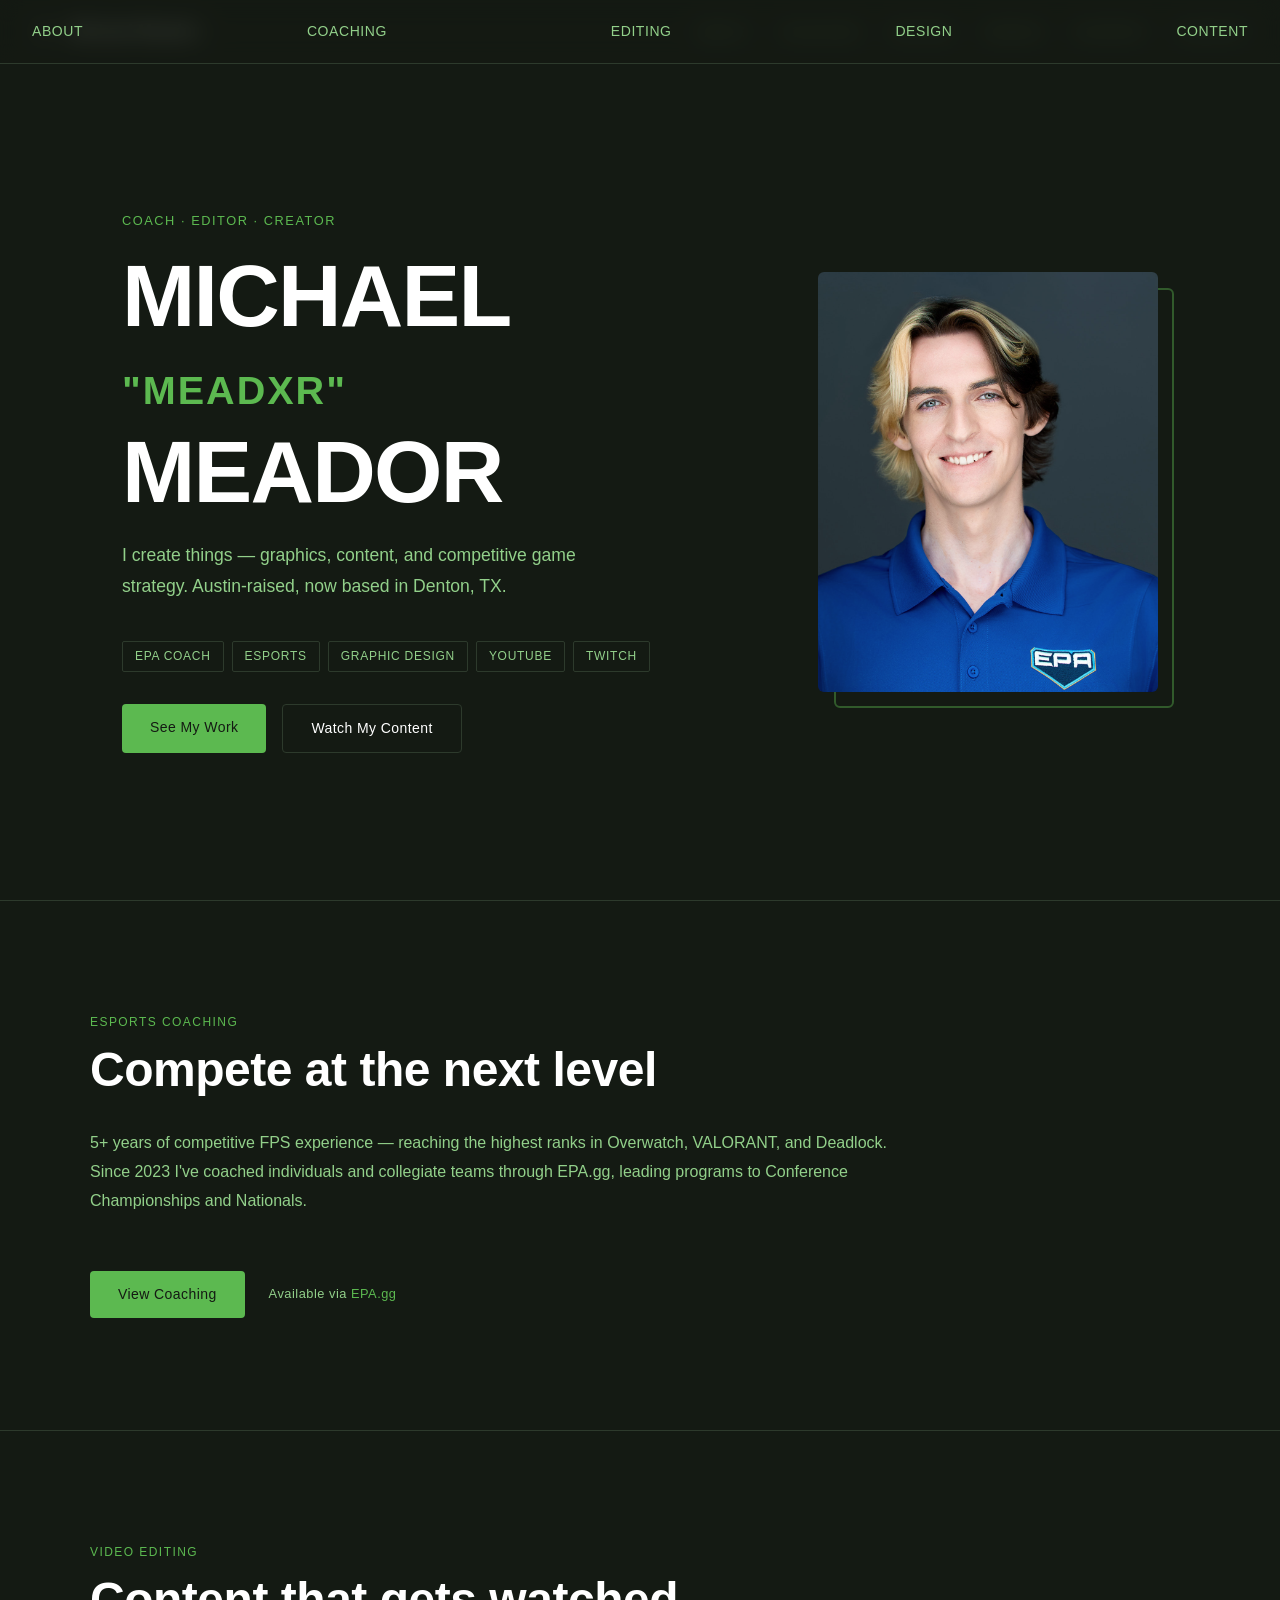
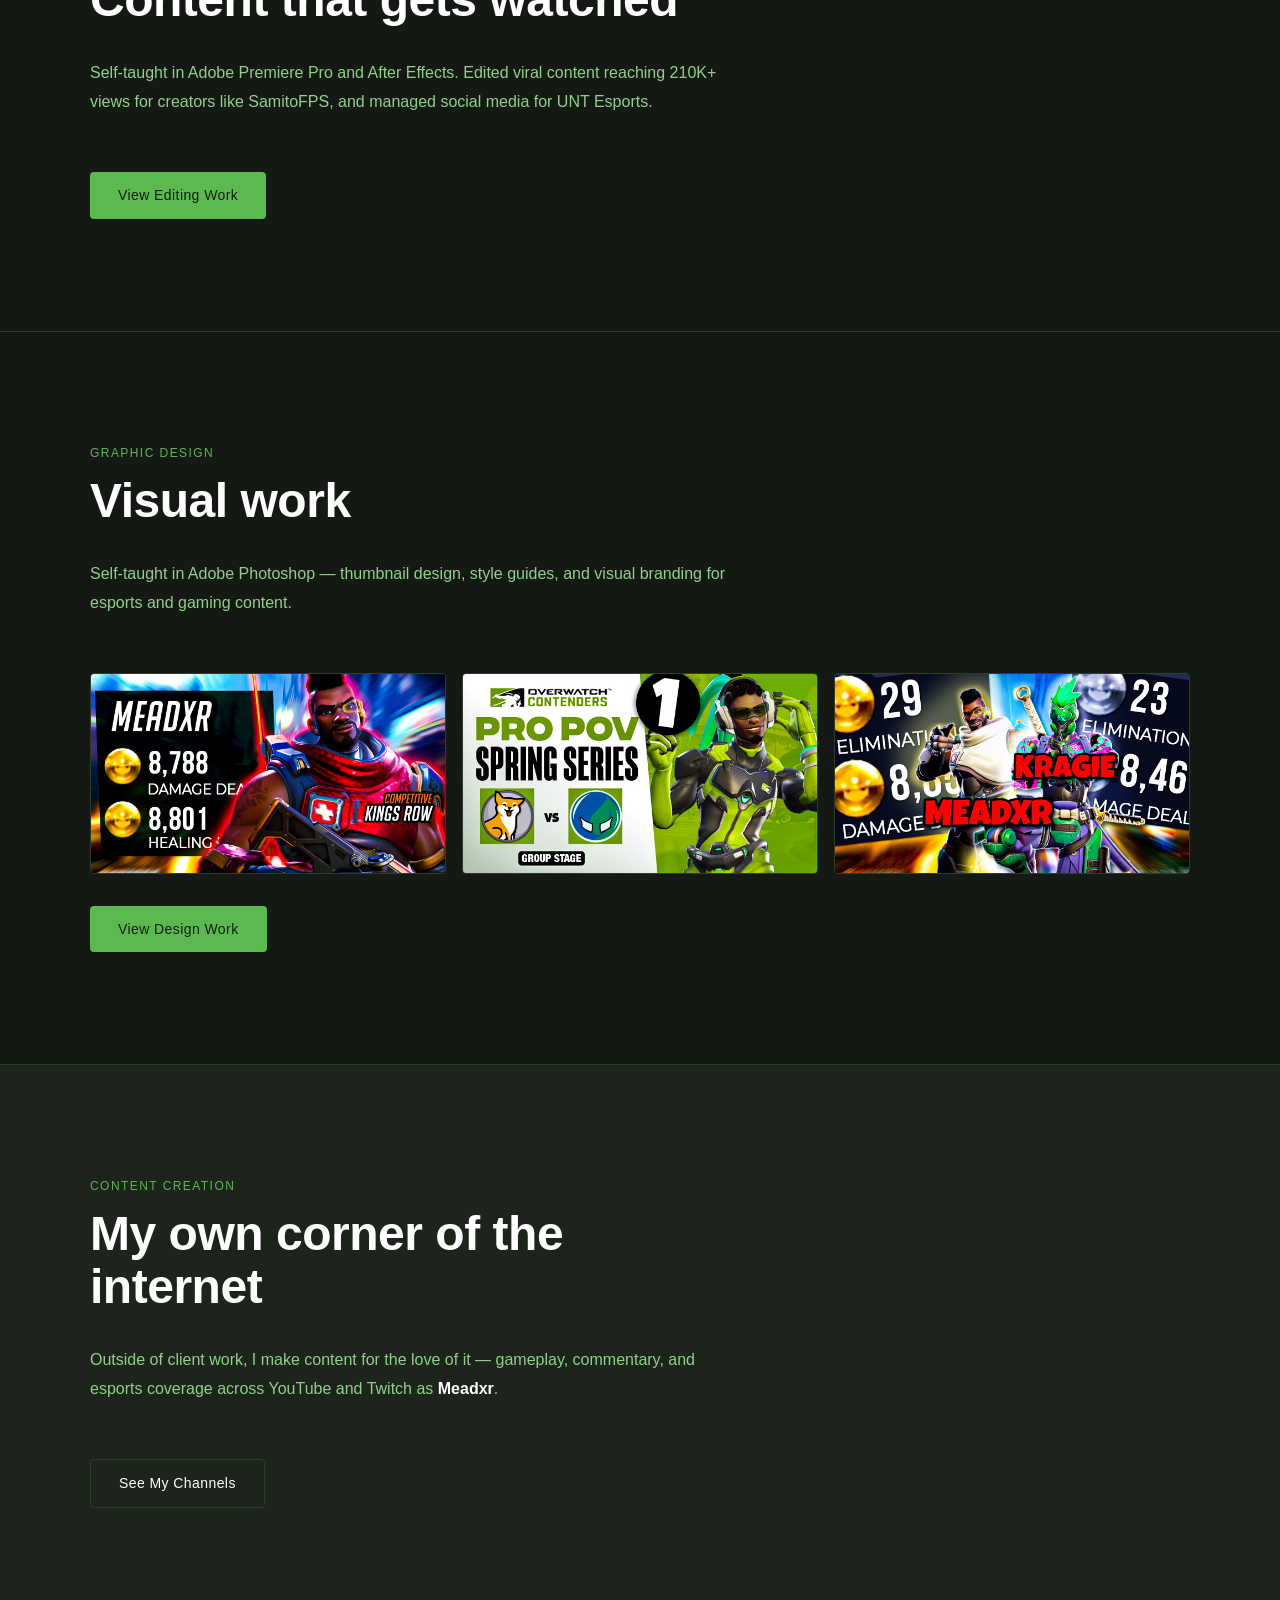
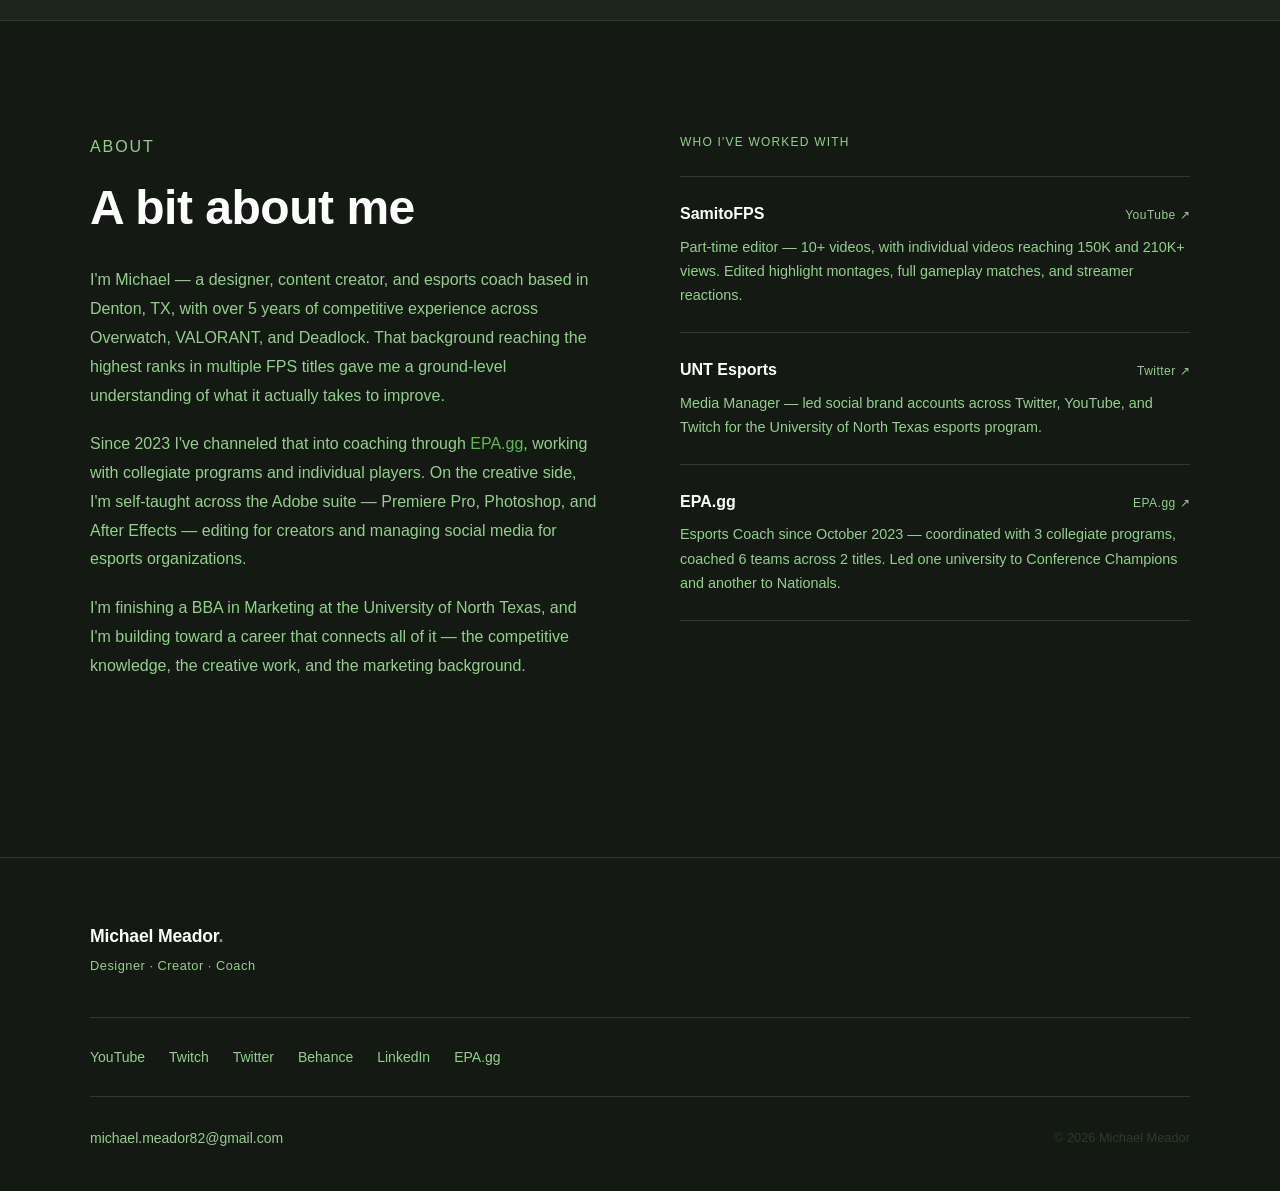
==== commit 846487a0: "Add files via upload" ====
--- a/index.html
+++ b/index.html
@@ -18,16 +18,16 @@
   <nav>
     <!-- Replace YOUR NAME with your name. The <span> makes the dot accent-colored. -->
     <a href="#hero" class="nav-logo">
-      <img src="logo.svg" alt="Meadxr logo" class="nav-logo-icon" />
+      <img src="images/logo.svg" alt="Meadxr logo" class="nav-logo-icon" />
       Michael Meador<span>.</span>
     </a>
 
     <ul class="nav-links">
       <li><a href="#about">About</a></li>
       <li><a href="coaching.html">Coaching</a></li>
-      <li><a href="#editing">Editing</a></li>
-      <li><a href="#design">Design</a></li>
-      <li><a href="#content">Content</a></li>
+      <li><a href="editing.html">Editing</a></li>
+      <li><a href="design.html">Design</a></li>
+      <li><a href="content.html">Content</a></li>
       <li><a href="#contact">Contact</a></li>
     </ul>
   </nav>
@@ -72,7 +72,7 @@
     <!-- Your headshot. Replace 'headshot.jpg' with your actual filename.
          Keep the image in the same folder as index.html. -->
     <div class="hero-image">
-      <img src="headshot.jpg" alt="Photo of Michael Meador" />
+      <img src="images/headshot.jpg" alt="Photo of Michael Meador" />
     </div>
 
   </section>
@@ -108,55 +108,15 @@
   ============================================= -->
   <section class="section-block" id="editing">
     <div class="section-block-inner">
-
       <div class="section-block-header">
         <p class="section-eyebrow">Video Editing</p>
         <h2 class="section-heading">Content that gets watched</h2>
         <p class="section-desc">
-          Self-taught in Adobe Premiere Pro and After Effects, building highlight montages,
-          full gameplay edits, and streamer content. I've edited viral videos reaching
-          210K+ views and worked consistently with creators across the esports space.
-        </p>
-      </div>
-
-      <!-- Creator cards -->
-      <div class="creators-grid">
-
-        <div class="creator-card">
-          <p class="creator-role">Editor</p>
-          <h3 class="creator-name">SamitoFPS</h3>
-          <p class="creator-desc">
-            Part-time editor for one of Overwatch's biggest content creators.
-            Edited highlights, gameplay matches, and streamer reactions.
-          </p>
-          <p class="creator-stat"><strong>210K+</strong> views on a single video</p>
-          <a href="https://www.youtube.com/@SamitoFPS" target="_blank" rel="noopener" class="creator-link">YouTube ↗</a>
-        </div>
-
-        <div class="creator-card">
-          <p class="creator-role">Media Manager</p>
-          <h3 class="creator-name">UNT Esports</h3>
-          <p class="creator-desc">
-            Led social media brand accounts — creating content on Twitter and YouTube,
-            managing a Twitch channel for the University of North Texas esports program.
-          </p>
-          <p class="creator-stat">Twitter · YouTube · Twitch</p>
-          <a href="https://twitter.com/UNTEsports" target="_blank" rel="noopener" class="creator-link">Twitter ↗</a>
-        </div>
-
-        <div class="creator-card">
-          <p class="creator-role">Creator</p>
-          <h3 class="creator-name">MeadxrOW</h3>
-          <p class="creator-desc">
-            My own channel — in-depth pieces, highlight edits, and creative
-            Overwatch content. Where I push my own editing style the furthest.
-          </p>
-          <p class="creator-stat"><strong>30K+</strong> views built independently</p>
-          <a href="https://www.youtube.com/@MeadxrOW" target="_blank" rel="noopener" class="creator-link">YouTube ↗</a>
-        </div>
-
-      </div>
-
+          Self-taught in Adobe Premiere Pro and After Effects. Edited viral content reaching
+          210K+ views for creators like SamitoFPS, and managed social media for UNT Esports.
+        </p>
+      </div>
+      <a href="editing.html" class="btn-primary">View Editing Work</a>
     </div>
   </section>
 
@@ -166,110 +126,51 @@
   ============================================= -->
   <section class="section-block" id="design">
     <div class="section-block-inner">
-
       <div class="section-block-header">
         <p class="section-eyebrow">Graphic Design</p>
         <h2 class="section-heading">Visual work</h2>
         <p class="section-desc">
           Self-taught in Adobe Photoshop — thumbnail design, style guides, and visual
-          branding for esports and gaming content. See the full portfolio on Behance.
-        </p>
-      </div>
-
-      <!-- Thumbnail grid — save images as thumb-1.jpg, thumb-2.jpg, thumb-3.jpg
-           in the same folder as index.html to make these appear -->
-      <div class="thumbs-grid">
-
+          branding for esports and gaming content.
+        </p>
+      </div>
+      <div class="thumbs-grid" style="margin-bottom: 2rem;">
         <div class="thumb-item">
-          <img src="thumb-1.jpg" alt="Thumbnail design 1"
+          <img src="images/thumb-1.jpg" alt="Thumbnail design 1"
                onerror="this.style.display='none'; this.nextElementSibling.style.display='flex';" />
-          <div class="thumb-placeholder">Add thumb-1.jpg</div>
-        </div>
-
+          <div class="thumb-placeholder">thumb-1.jpg</div>
+        </div>
         <div class="thumb-item">
-          <img src="thumb-2.jpg" alt="Thumbnail design 2"
+          <img src="images/thumb-2.jpg" alt="Thumbnail design 2"
                onerror="this.style.display='none'; this.nextElementSibling.style.display='flex';" />
-          <div class="thumb-placeholder">Add thumb-2.jpg</div>
-        </div>
-
+          <div class="thumb-placeholder">thumb-2.jpg</div>
+        </div>
         <div class="thumb-item">
-          <img src="thumb-3.jpg" alt="Thumbnail design 3"
+          <img src="images/thumb-3.jpg" alt="Thumbnail design 3"
                onerror="this.style.display='none'; this.nextElementSibling.style.display='flex';" />
-          <div class="thumb-placeholder">Add thumb-3.jpg</div>
-        </div>
-
-      </div>
-
-      <a href="https://www.behance.net/michaelmeador" target="_blank" rel="noopener" class="btn-secondary">
-        View full portfolio on Behance ↗
-      </a>
-
+          <div class="thumb-placeholder">thumb-3.jpg</div>
+        </div>
+      </div>
+      <a href="design.html" class="btn-primary">View Design Work</a>
     </div>
   </section>
 
 
   <!-- =============================================
        CONTENT CREATION
-       (personal — separate tone from above sections)
   ============================================= -->
   <section class="section-block content-section" id="content">
     <div class="section-block-inner">
-
       <div class="section-block-header">
         <p class="section-eyebrow">Content Creation</p>
         <h2 class="section-heading">My own corner of the internet</h2>
         <p class="section-desc">
           Outside of client work, I make content for the love of it — gameplay,
-          commentary, and esports coverage across YouTube and Twitch under the
-          handle <strong style="color: var(--color-text);">Meadxr</strong>.
-        </p>
-      </div>
-
-      <!-- YouTube channels -->
-      <div class="channels-list">
-
-        <div class="channel-item">
-          <div class="channel-info">
-            <span class="channel-name">@MeadxrOW</span>
-            <span class="channel-desc">Main channel — creative edits, in-depth pieces, highlight content</span>
-          </div>
-          <a href="https://www.youtube.com/@MeadxrOW" target="_blank" rel="noopener" class="channel-link">YouTube ↗</a>
-        </div>
-
-        <div class="channel-item">
-          <div class="channel-info">
-            <span class="channel-name">@MeadxrOW2</span>
-            <span class="channel-desc">Gameplay channel — raw sessions and ranked content</span>
-          </div>
-          <a href="https://www.youtube.com/@MeadxrOW2" target="_blank" rel="noopener" class="channel-link">YouTube ↗</a>
-        </div>
-
-        <div class="channel-item">
-          <div class="channel-info">
-            <span class="channel-name">@MeadxrOW3</span>
-            <span class="channel-desc">VOD channel — full stream archives</span>
-          </div>
-          <a href="https://www.youtube.com/@MeadxrOW3" target="_blank" rel="noopener" class="channel-link">YouTube ↗</a>
-        </div>
-
-        <div class="channel-item">
-          <div class="channel-info">
-            <span class="channel-name">meadxr_</span>
-            <span class="channel-desc">Live on Twitch — gameplay and variety streams</span>
-          </div>
-          <a href="https://twitch.tv/meadxr_" target="_blank" rel="noopener" class="channel-link">Twitch ↗</a>
-        </div>
-
-        <div class="channel-item">
-          <div class="channel-info">
-            <span class="channel-name">@Meadxr</span>
-            <span class="channel-desc">Twitter — esports takes, updates, and content drops</span>
-          </div>
-          <a href="https://twitter.com/Meadxr" target="_blank" rel="noopener" class="channel-link">Twitter ↗</a>
-        </div>
-
-      </div>
-
+          commentary, and esports coverage across YouTube and Twitch as
+          <strong style="color: var(--color-text);">Meadxr</strong>.
+        </p>
+      </div>
+      <a href="content.html" class="btn-secondary">See My Channels</a>
     </div>
   </section>
 
@@ -366,9 +267,9 @@
         <nav class="footer-nav" aria-label="Footer navigation">
           <a href="#about">About</a>
           <a href="coaching.html">Coaching</a>
-          <a href="#editing">Editing</a>
-          <a href="#design">Design</a>
-          <a href="#content">Content</a>
+          <a href="editing.html">Editing</a>
+          <a href="design.html">Design</a>
+          <a href="content.html">Content</a>
         </nav>
       </div>
 
@@ -385,7 +286,7 @@
         <p class="footer-email">
           <a href="mailto:michael.meador82@gmail.com">michael.meador82@gmail.com</a>
         </p>
-        <p class="footer-copy">&copy; 2025 Michael Meador</p>
+        <p class="footer-copy">&copy; 2026 Michael Meador</p>
       </div>
 
     </div>
--- a/styles.css
+++ b/styles.css
@@ -954,6 +954,39 @@
   line-height: 1.7;
 }
 
+/* College program logo grid */
+.college-logos {
+  display: grid;
+  grid-template-columns: repeat(4, 1fr);
+  gap: 1rem;
+  margin-top: 1.5rem;
+}
+
+.college-tile {
+  height: 100px;
+  display: flex;
+  align-items: center;
+  justify-content: center;
+  border: 1px solid var(--color-border);
+  border-radius: 6px;
+  background-color: var(--color-surface);
+  padding: 1.25rem;
+  text-align: center;
+}
+
+.college-tile img {
+  max-height: 100%;
+  max-width: 100%;
+  object-fit: contain;
+}
+
+@media (max-width: 768px) {
+  .college-logos {
+    grid-template-columns: repeat(2, 1fr);
+  }
+}
+
+
 @media (max-width: 768px) {
   .stats-row {
     grid-template-columns: repeat(2, 1fr);
@@ -964,3 +997,86 @@
     gap: 2.5rem;
   }
 }
+
+/* =============================================
+   EDITING & DESIGN PAGES
+============================================= */
+
+/* Tools grid — 2x2 */
+.tools-grid {
+  display: grid;
+  grid-template-columns: repeat(2, 1fr);
+  gap: 1px;
+  background-color: var(--color-border);
+  border: 1px solid var(--color-border);
+  border-radius: 6px;
+  overflow: hidden;
+}
+
+.tool-item {
+  background-color: var(--color-bg);
+  padding: 2rem;
+  transition: background-color 0.2s ease;
+}
+
+.tool-item:hover {
+  background-color: var(--color-surface);
+}
+
+.tool-name {
+  font-family: var(--font-display);
+  font-size: 1rem;
+  font-weight: 900;
+  color: var(--color-text);
+  margin-bottom: 0.5rem;
+}
+
+.tool-desc {
+  font-size: 0.875rem;
+  color: var(--color-muted);
+  line-height: 1.7;
+}
+
+/* Video embed — 16:9 responsive wrapper */
+.video-embed-wrapper {
+  position: relative;
+  width: 100%;
+  aspect-ratio: 16 / 9;
+  border-radius: 6px;
+  overflow: hidden;
+  background-color: var(--color-surface);
+  border: 1px solid var(--color-border);
+}
+
+.video-embed-wrapper iframe {
+  position: absolute;
+  top: 0;
+  left: 0;
+  width: 100%;
+  height: 100%;
+  border: none;
+}
+
+.video-placeholder {
+  width: 100%;
+  height: 100%;
+  display: flex;
+  flex-direction: column;
+  align-items: center;
+  justify-content: center;
+  gap: 0.5rem;
+  color: var(--color-muted);
+  font-size: 0.9rem;
+  text-align: center;
+  padding: 2rem;
+}
+
+.video-placeholder p:first-child {
+  font-size: 2rem;
+}
+
+@media (max-width: 768px) {
+  .tools-grid {
+    grid-template-columns: 1fr;
+  }
+}
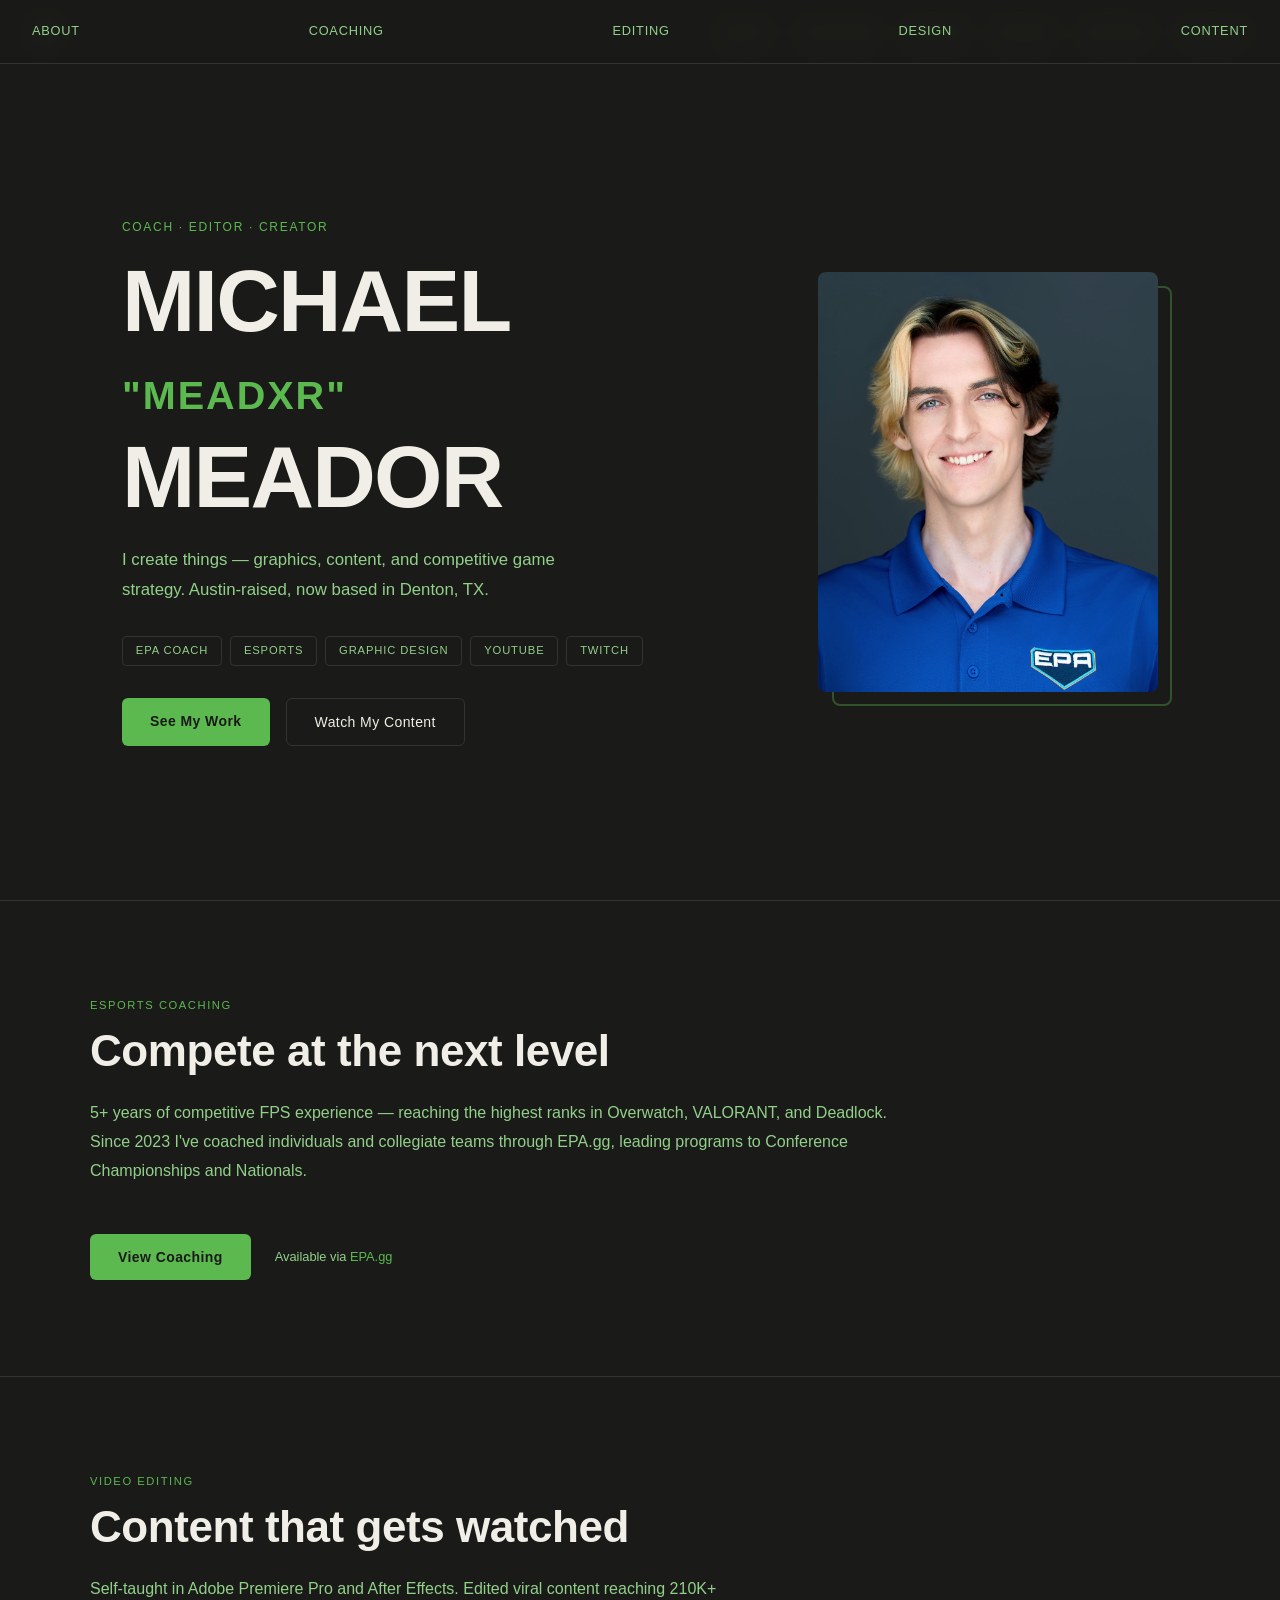
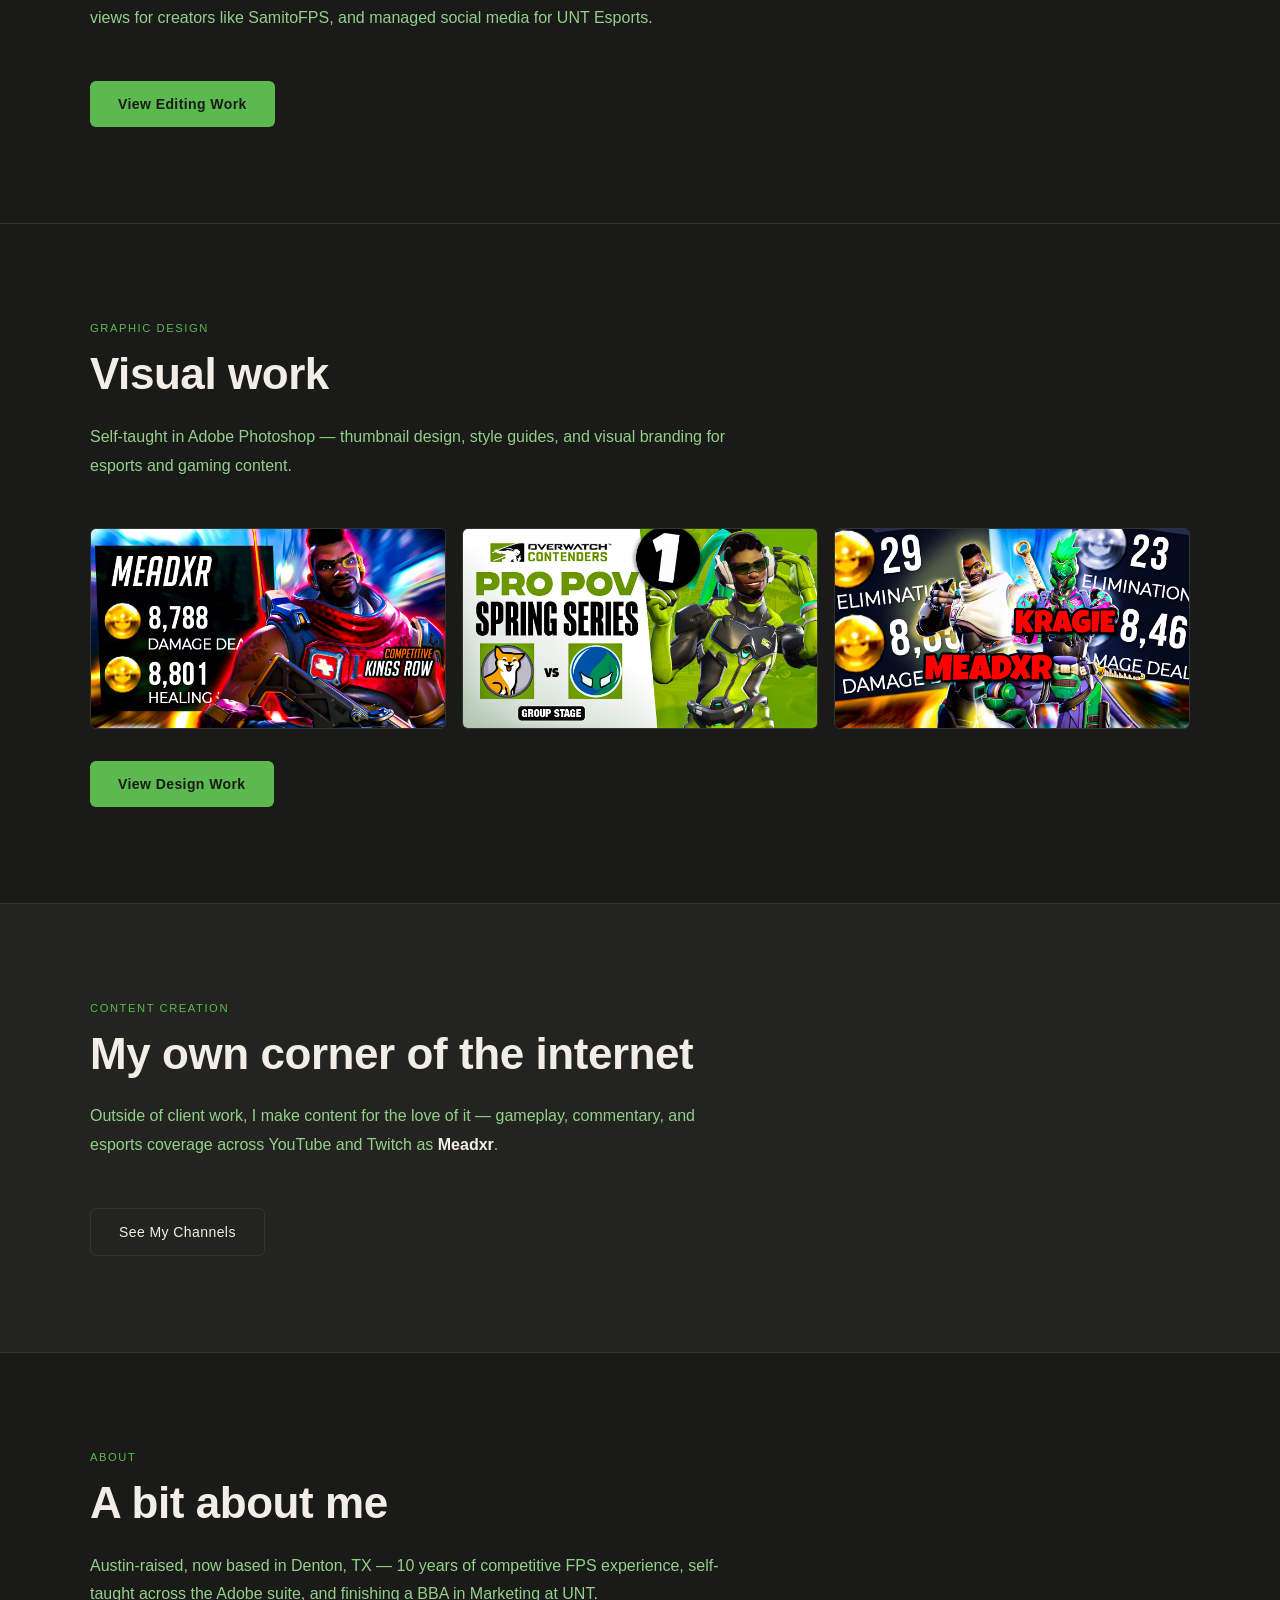
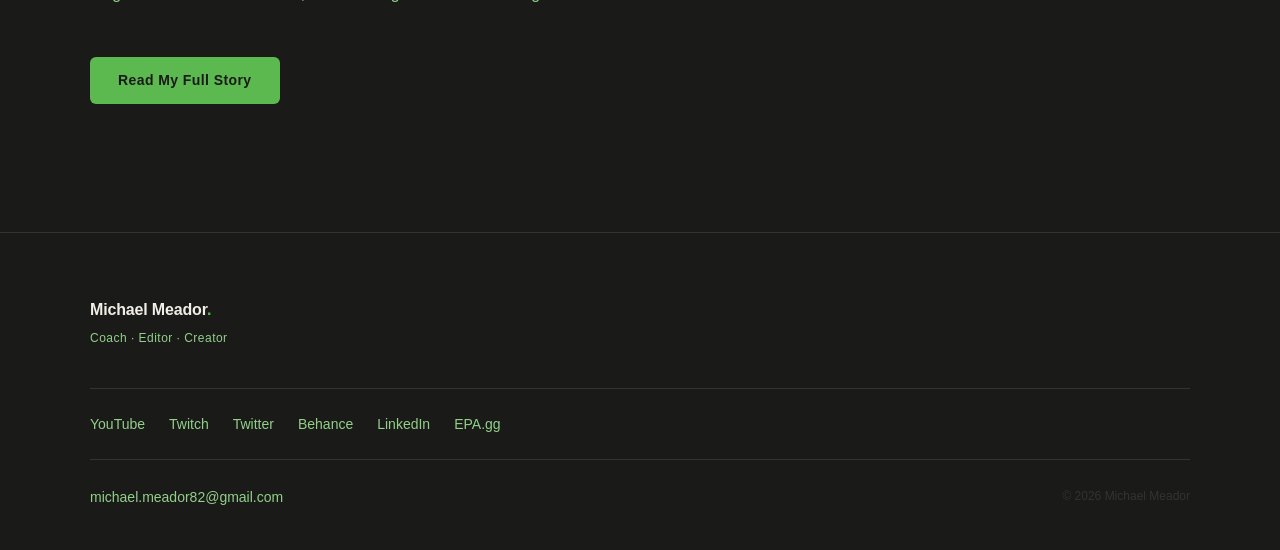
==== commit 7ced3490: "Add files via upload" ====
--- a/index.html
+++ b/index.html
@@ -16,14 +16,14 @@
        NAV
   ============================================= -->
   <nav>
-    <!-- Replace YOUR NAME with your name. The <span> makes the dot accent-colored. -->
-    <a href="#hero" class="nav-logo">
-      <img src="images/logo.svg" alt="Meadxr logo" class="nav-logo-icon" />
-      Michael Meador<span>.</span>
+    <a href="index.html" class="nav-logo">
+      <img src="images/logo.svg" alt="Home" class="nav-logo-icon"
+           onerror="this.style.display='none'; this.nextElementSibling.style.display='inline';" />
+      <span class="nav-logo-text" style="display:none;">HOME</span>
     </a>
 
     <ul class="nav-links">
-      <li><a href="#about">About</a></li>
+      <li><a href="about.html">About</a></li>
       <li><a href="coaching.html">Coaching</a></li>
       <li><a href="editing.html">Editing</a></li>
       <li><a href="design.html">Design</a></li>
@@ -176,76 +176,19 @@
 
 
   <!-- =============================================
-       ABOUT
-  ============================================= -->
-  <section class="about" id="about">
-    <div class="about-inner">
-
-      <div class="about-text">
+       ABOUT — teaser, links to about.html
+  ============================================= -->
+  <section class="section-block" id="about">
+    <div class="section-block-inner">
+      <div class="section-block-header">
         <p class="section-eyebrow">About</p>
         <h2 class="section-heading">A bit about me</h2>
-
-        <p>
-          I'm Michael — a designer, content creator, and esports coach based in Denton, TX,
-          with over 5 years of competitive experience across Overwatch, VALORANT, and Deadlock.
-          That background reaching the highest ranks in multiple FPS titles gave me a
-          ground-level understanding of what it actually takes to improve.
-        </p>
-        <p>
-          Since 2023 I've channeled that into coaching through
-          <a href="https://epa.gg/our-coaches/michael-meadxr-meador/" target="_blank" rel="noopener" class="inline-link">EPA.gg</a>,
-          working with collegiate programs and individual players. On the creative side, I'm
-          self-taught across the Adobe suite — Premiere Pro, Photoshop, and After Effects —
-          editing for creators and managing social media for esports organizations.
-        </p>
-        <p>
-          I'm finishing a BBA in Marketing at the University of North Texas, and I'm building
-          toward a career that connects all of it — the competitive knowledge, the creative work,
-          and the marketing background.
-        </p>
-      </div>
-
-      <!-- Credentials: real work, real numbers -->
-      <div class="about-credentials">
-
-        <p class="credentials-label">Who I've worked with</p>
-
-        <div class="credential-item">
-          <div class="credential-header">
-            <span class="credential-name">SamitoFPS</span>
-            <a href="https://www.youtube.com/@SamitoFPS" target="_blank" rel="noopener" class="credential-link">YouTube ↗</a>
-          </div>
-          <p class="credential-desc">
-            Part-time editor — 10+ videos, with individual videos reaching 150K and 210K+ views.
-            Edited highlight montages, full gameplay matches, and streamer reactions.
-          </p>
-        </div>
-
-        <div class="credential-item">
-          <div class="credential-header">
-            <span class="credential-name">UNT Esports</span>
-            <a href="https://twitter.com/UNTEsports" target="_blank" rel="noopener" class="credential-link">Twitter ↗</a>
-          </div>
-          <p class="credential-desc">
-            Media Manager — led social brand accounts across Twitter, YouTube, and Twitch
-            for the University of North Texas esports program.
-          </p>
-        </div>
-
-        <div class="credential-item">
-          <div class="credential-header">
-            <span class="credential-name">EPA.gg</span>
-            <a href="https://epa.gg" target="_blank" rel="noopener" class="credential-link">EPA.gg ↗</a>
-          </div>
-          <p class="credential-desc">
-            Esports Coach since October 2023 — coordinated with 3 collegiate programs,
-            coached 6 teams across 2 titles. Led one university to Conference Champions
-            and another to Nationals.
-          </p>
-        </div>
-
-      </div>
-
+        <p class="section-desc">
+          Austin-raised, now based in Denton, TX — 10 years of competitive FPS experience,
+          self-taught across the Adobe suite, and finishing a BBA in Marketing at UNT.
+        </p>
+      </div>
+      <a href="about.html" class="btn-primary">Read My Full Story</a>
     </div>
   </section>
 
@@ -260,12 +203,12 @@
         <!-- Left: name + tagline -->
         <div class="footer-brand">
           <p class="footer-logo">Michael Meador<span>.</span></p>
-          <p class="footer-tagline">Designer · Creator · Coach</p>
+          <p class="footer-tagline">Coach · Editor · Creator</p>
         </div>
 
         <!-- Right: nav links repeated for convenience -->
         <nav class="footer-nav" aria-label="Footer navigation">
-          <a href="#about">About</a>
+          <a href="about.html">About</a>
           <a href="coaching.html">Coaching</a>
           <a href="editing.html">Editing</a>
           <a href="design.html">Design</a>
--- a/styles.css
+++ b/styles.css
@@ -1,14 +1,15 @@
 /* =============================================
    DESIGN TOKENS
-   Change these values to retheme the entire site
 ============================================= */
 :root {
-  --color-bg:        #141a13;   /* off-black with forest green tint */
-  --color-surface:   #1c241b;   /* slightly lighter forest green surface */
-  --color-text:      #FFFFFF;   /* pure white */
-  --color-muted:     #92D08A;   /* mid green — secondary text, labels */
-  --color-accent:    #5CB950;   /* primary green — buttons, highlights */
-  --color-border:    #2d3a2c;   /* dark green-tinted dividers */
+  --color-bg:        #1a1a18;   /* Claude-style warm dark background */
+  --color-surface:   #232320;   /* warm dark surface for cards */
+  --color-surface-2: #2b2b27;   /* slightly lighter surface */
+  --color-text:      #F0EEE6;   /* Claude warm off-white text */
+  --color-muted:     #92D08A;   /* primary green — secondary text, labels */
+  --color-accent:    #5CB950;   /* primary accent green — buttons, highlights */
+  --color-accent-2:  #3E8435;   /* contrasting darker green — tertiary accents */
+  --color-border:    #34332e;   /* warm dark dividers */
   --color-light:     #C8E8C4;   /* pale green — subtle tints if needed */
 
   --font-display:    Arial, 'Helvetica Neue', Helvetica, sans-serif;
@@ -27,9 +28,7 @@
   padding: 0;
 }
 
-html {
-  scroll-behavior: smooth;
-}
+html { scroll-behavior: smooth; }
 
 body {
   background-color: var(--color-bg);
@@ -40,33 +39,22 @@
   -webkit-font-smoothing: antialiased;
 }
 
-a {
-  color: inherit;
-  text-decoration: none;
-}
-
-img {
-  display: block;
-  max-width: 100%;
-}
+a { color: inherit; text-decoration: none; }
+img { display: block; max-width: 100%; }
 
 /* =============================================
    NAV
 ============================================= */
 nav {
   position: fixed;
-  top: 0;
-  left: 0;
-  right: 0;
+  top: 0; left: 0; right: 0;
   height: var(--nav-height);
   display: flex;
   align-items: center;
   justify-content: space-between;
   padding: 0 2rem;
   z-index: 100;
-
-  /* Frosted glass effect — blurs content scrolling behind nav */
-  background: rgba(20, 26, 19, 0.80);
+  background: rgba(26, 26, 24, 0.85);
   backdrop-filter: blur(12px);
   -webkit-backdrop-filter: blur(12px);
   border-bottom: 1px solid var(--color-border);
@@ -74,13 +62,13 @@
 
 .nav-logo {
   font-family: var(--font-display);
-  font-size: 1.1rem;
+  font-size: 1rem;
   font-weight: 900;
   letter-spacing: -0.01em;
   color: var(--color-text);
   display: flex;
   align-items: center;
-  gap: 0.6rem;
+  gap: 0.5rem;
 }
 
 .nav-logo-icon {
@@ -88,9 +76,13 @@
   width: auto;
 }
 
-/* The accent dot after your logo name — small signature detail */
-.nav-logo span {
-  color: var(--color-accent);
+/* HOME text fallback if logo doesn't load */
+.nav-logo-text {
+  font-size: 0.875rem;
+  font-weight: 700;
+  letter-spacing: 0.06em;
+  text-transform: uppercase;
+  color: var(--color-text);
 }
 
 .nav-links {
@@ -100,18 +92,15 @@
 }
 
 .nav-links a {
-  font-size: 0.875rem;
+  font-size: 0.8rem;
   font-weight: 500;
   color: var(--color-muted);
-  letter-spacing: 0.04em;
+  letter-spacing: 0.06em;
   text-transform: uppercase;
   transition: color 0.2s ease;
 }
 
-.nav-links a:hover {
-  color: var(--color-text);
-}
-
+.nav-links a:hover,
 .nav-links a.active {
   color: var(--color-text);
 }
@@ -131,15 +120,12 @@
   gap: 4rem;
 }
 
-/* Left column: text */
-.hero-text {
-  flex: 1;
-}
+.hero-text { flex: 1; }
 
 .hero-eyebrow {
-  font-size: 0.8rem;
+  font-size: 0.75rem;
   font-weight: 500;
-  letter-spacing: 0.12em;
+  letter-spacing: 0.14em;
   text-transform: uppercase;
   color: var(--color-accent);
   margin-bottom: 1.25rem;
@@ -155,7 +141,6 @@
   margin-bottom: 1.5rem;
 }
 
-/* "Meadxr" nickname — smaller, accent-colored, sits between first/last name */
 .hero-name-alias {
   display: inline-block;
   font-size: 0.45em;
@@ -166,56 +151,57 @@
 }
 
 .hero-bio {
-  font-size: 1.1rem;
+  font-size: 1.05rem;
   color: var(--color-muted);
   max-width: 480px;
   line-height: 1.75;
-  margin-bottom: 2.5rem;
-}
-
-/* CTA buttons row */
+  margin-bottom: 2rem;
+}
+
 .hero-cta {
   display: flex;
   gap: 1rem;
   flex-wrap: wrap;
 }
 
+/* Buttons */
 .btn-primary {
   display: inline-block;
   padding: 0.75rem 1.75rem;
   background-color: var(--color-accent);
-  color: #141a13; /* dark text on bright button */
+  color: #1a1a18;
+  font-family: var(--font-body);
+  font-size: 0.875rem;
+  font-weight: 700;
+  letter-spacing: 0.03em;
+  border-radius: 6px;
+  transition: background-color 0.2s ease;
+}
+
+.btn-primary:hover {
+  background-color: var(--color-accent-2);
+  color: var(--color-text);
+}
+
+.btn-secondary {
+  display: inline-block;
+  padding: 0.75rem 1.75rem;
+  border: 1px solid var(--color-border);
+  color: var(--color-text);
   font-family: var(--font-body);
   font-size: 0.875rem;
   font-weight: 500;
   letter-spacing: 0.03em;
-  border-radius: 4px;
-  transition: opacity 0.2s ease;
-}
-
-.btn-primary:hover {
-  opacity: 0.85;
-}
-
-.btn-secondary {
-  display: inline-block;
-  padding: 0.75rem 1.75rem;
-  border: 1px solid var(--color-border);
-  color: var(--color-text);
-  font-family: var(--font-body);
-  font-size: 0.875rem;
-  font-weight: 500;
-  letter-spacing: 0.03em;
-  border-radius: 4px;
-  transition: border-color 0.2s ease, color 0.2s ease;
+  border-radius: 6px;
+  transition: border-color 0.2s ease;
 }
 
 .btn-secondary:hover {
-  border-color: var(--color-muted);
-  color: var(--color-text);
-}
-
-/* Right column: headshot */
+  border-color: var(--color-accent);
+  color: var(--color-accent);
+}
+
+/* Hero image */
 .hero-image {
   flex-shrink: 0;
   width: 340px;
@@ -226,30 +212,24 @@
 .hero-image img {
   width: 100%;
   height: 100%;
-  object-fit: cover;       /* crops to fill frame cleanly */
-  object-position: top;    /* keeps face in frame — adjust if needed */
-  border-radius: 6px;
-  filter: grayscale(15%);  /* slight desaturate keeps it clean against bg */
-}
-
-/* Accent line behind the photo — the site's signature detail */
+  object-fit: cover;
+  object-position: top;
+  border-radius: 8px;
+  filter: grayscale(10%);
+}
+
 .hero-image::before {
   content: '';
   position: absolute;
-  top: 16px;
-  left: 16px;
-  right: -16px;
-  bottom: -16px;
+  top: 14px; left: 14px;
+  right: -14px; bottom: -14px;
   border: 2px solid var(--color-accent);
-  border-radius: 6px;
+  border-radius: 8px;
   z-index: -1;
-  opacity: 0.4;
-}
-
-/* =============================================
-   PLATFORM TAGS (below bio, above buttons)
-   Small labels showing your lanes at a glance
-============================================= */
+  opacity: 0.35;
+}
+
+/* Tags */
 .hero-tags {
   display: flex;
   flex-wrap: wrap;
@@ -258,43 +238,85 @@
 }
 
 .tag {
-  font-size: 0.75rem;
+  font-size: 0.7rem;
   font-weight: 500;
-  letter-spacing: 0.06em;
-  text-transform: uppercase;
-  padding: 0.3rem 0.75rem;
-  border: 1px solid var(--color-border);
-  border-radius: 2px;
-  color: var(--color-muted);
-}
-
-/* =============================================
-   RESPONSIVE — mobile stacks vertically
-============================================= */
-@media (max-width: 768px) {
-  .hero {
-    flex-direction: column-reverse; /* image sits on top on mobile */
-    padding-top: calc(var(--nav-height) + 2rem);
-    gap: 2rem;
-  }
-
-  .hero-image {
-    width: 100%;
-    height: 280px;
-  }
-
-  .nav-links {
-    gap: 1.25rem;
-  }
+  letter-spacing: 0.08em;
+  text-transform: uppercase;
+  padding: 0.3rem 0.8rem;
+  border: 1px solid var(--color-border);
+  border-radius: 4px;
+  color: var(--color-muted);
+}
+
+/* =============================================
+   PAGE HERO (sub-pages)
+============================================= */
+.page-hero {
+  padding: calc(var(--nav-height) + 4rem) 2rem 4rem;
+  max-width: var(--max-width);
+  margin: 0 auto;
+  border-bottom: 1px solid var(--color-border);
+}
+
+.page-hero h1 {
+  font-family: var(--font-display);
+  font-size: clamp(2.5rem, 6vw, 4.5rem);
+  font-weight: 900;
+  letter-spacing: -0.02em;
+  line-height: 1.05;
+  color: var(--color-text);
+  margin-bottom: 1.25rem;
+}
+
+.page-hero p.section-desc {
+  max-width: 700px;
+  font-size: 1.05rem;
+  color: var(--color-muted);
+  line-height: 1.8;
+}
+
+/* Stats row */
+.stats-row {
+  display: grid;
+  grid-template-columns: repeat(4, 1fr);
+  gap: 1px;
+  background-color: var(--color-border);
+  border: 1px solid var(--color-border);
+  border-radius: 8px;
+  overflow: hidden;
+  margin-top: 3rem;
+}
+
+.stat-item {
+  background-color: var(--color-surface);
+  padding: 1.5rem;
+  text-align: center;
+}
+
+.stat-number {
+  font-family: var(--font-display);
+  font-size: clamp(1.5rem, 3vw, 2.25rem);
+  font-weight: 900;
+  color: var(--color-accent);
+  line-height: 1.1;
+}
+
+.stat-label {
+  font-size: 0.7rem;
+  font-weight: 500;
+  letter-spacing: 0.08em;
+  text-transform: uppercase;
+  color: var(--color-muted);
+  margin-top: 0.4rem;
 }
 
 /* =============================================
    SHARED SECTION UTILITIES
 ============================================= */
 .section-eyebrow {
-  font-size: 0.75rem;
+  font-size: 0.7rem;
   font-weight: 500;
-  letter-spacing: 0.12em;
+  letter-spacing: 0.14em;
   text-transform: uppercase;
   color: var(--color-accent);
   margin-bottom: 0.75rem;
@@ -302,20 +324,52 @@
 
 .section-heading {
   font-family: var(--font-display);
-  font-size: clamp(2rem, 4vw, 3rem);
+  font-size: clamp(1.75rem, 4vw, 2.75rem);
   font-weight: 900;
   letter-spacing: -0.01em;
   color: var(--color-text);
-  margin-bottom: 2rem;
+  margin-bottom: 1.5rem;
   line-height: 1.1;
 }
 
-/* =============================================
-   ABOUT
+.section-block {
+  border-top: 1px solid var(--color-border);
+  padding: 6rem 2rem;
+}
+
+.section-block-inner {
+  max-width: var(--max-width);
+  margin: 0 auto;
+}
+
+.section-block-header {
+  margin-bottom: 3rem;
+  max-width: 640px;
+}
+
+.coaching-header { max-width: 820px; }
+
+.section-block-header p.section-desc {
+  color: var(--color-muted);
+  font-size: 1rem;
+  line-height: 1.8;
+  margin-top: 0.75rem;
+}
+
+.inline-link {
+  color: var(--color-accent);
+  border-bottom: 1px solid transparent;
+  transition: border-color 0.2s ease;
+}
+
+.inline-link:hover { border-color: var(--color-accent); }
+
+/* =============================================
+   ABOUT SECTION (homepage)
 ============================================= */
 .about {
   border-top: 1px solid var(--color-border);
-  padding: 7rem 2rem;
+  padding: 6rem 2rem;
 }
 
 .about-inner {
@@ -329,49 +383,34 @@
 
 .about-text p {
   color: var(--color-muted);
-  line-height: 1.8;
+  line-height: 1.85;
   margin-bottom: 1.25rem;
   font-size: 1rem;
 }
 
-.about-text p:last-child {
-  margin-bottom: 0;
-}
-
-.inline-link {
-  color: var(--color-accent);
-  border-bottom: 1px solid transparent;
-  transition: border-color 0.2s ease;
-}
-
-.inline-link:hover {
-  border-color: var(--color-accent);
-}
-
-/* Credentials column */
+.about-text p:last-child { margin-bottom: 0; }
+
 .credentials-label {
-  font-size: 0.75rem;
+  font-size: 0.7rem;
   font-weight: 500;
   letter-spacing: 0.1em;
   text-transform: uppercase;
   color: var(--color-muted);
-  margin-bottom: 1.5rem;
+  margin-bottom: 1.25rem;
 }
 
 .credential-item {
-  padding: 1.5rem 0;
+  padding: 1.25rem 0;
   border-top: 1px solid var(--color-border);
 }
 
-.credential-item:last-child {
-  border-bottom: 1px solid var(--color-border);
-}
+.credential-item:last-child { border-bottom: 1px solid var(--color-border); }
 
 .credential-header {
   display: flex;
   justify-content: space-between;
   align-items: baseline;
-  margin-bottom: 0.5rem;
+  margin-bottom: 0.4rem;
 }
 
 .credential-name {
@@ -384,25 +423,15 @@
 .credential-link {
   font-size: 0.75rem;
   color: var(--color-muted);
-  letter-spacing: 0.04em;
   transition: color 0.2s ease;
 }
 
-.credential-link:hover {
-  color: var(--color-accent);
-}
+.credential-link:hover { color: var(--color-accent); }
 
 .credential-desc {
-  font-size: 0.9rem;
+  font-size: 0.875rem;
   color: var(--color-muted);
   line-height: 1.7;
-}
-
-@media (max-width: 768px) {
-  .about-inner {
-    grid-template-columns: 1fr;
-    gap: 3rem;
-  }
 }
 
 /* =============================================
@@ -411,13 +440,10 @@
 footer {
   border-top: 1px solid var(--color-border);
   padding: 4rem 2rem 2.5rem;
-  margin-top: 4rem;
-}
-
-.footer-inner {
-  max-width: var(--max-width);
-  margin: 0 auto;
-}
+  margin-top: 2rem;
+}
+
+.footer-inner { max-width: var(--max-width); margin: 0 auto; }
 
 .footer-top {
   display: flex;
@@ -428,48 +454,41 @@
 
 .footer-logo {
   font-family: var(--font-display);
-  font-size: 1.1rem;
+  font-size: 1rem;
   font-weight: 900;
   letter-spacing: -0.01em;
   color: var(--color-text);
   margin-bottom: 0.4rem;
 }
 
-.footer-logo span {
-  color: var(--color-accent);
-}
+.footer-logo span { color: var(--color-accent); }
 
 .footer-tagline {
+  font-size: 0.75rem;
+  color: var(--color-muted);
+  letter-spacing: 0.04em;
+}
+
+.footer-nav { display: flex; gap: 2rem; }
+
+.footer-nav a {
   font-size: 0.8rem;
   color: var(--color-muted);
-  letter-spacing: 0.04em;
-}
-
-.footer-nav {
-  display: flex;
-  gap: 2rem;
-}
-
-.footer-nav a {
-  font-size: 0.875rem;
-  color: var(--color-muted);
-  letter-spacing: 0.04em;
+  letter-spacing: 0.06em;
   text-transform: uppercase;
   transition: color 0.2s ease;
 }
 
-.footer-nav a:hover {
-  color: var(--color-text);
-}
+.footer-nav a:hover { color: var(--color-text); }
 
 .footer-links {
   display: flex;
   gap: 1.5rem;
   flex-wrap: wrap;
-  padding: 1.75rem 0;
+  padding: 1.5rem 0;
   border-top: 1px solid var(--color-border);
   border-bottom: 1px solid var(--color-border);
-  margin-bottom: 1.75rem;
+  margin-bottom: 1.5rem;
 }
 
 .footer-links a {
@@ -479,9 +498,7 @@
   transition: color 0.2s ease;
 }
 
-.footer-links a:hover {
-  color: var(--color-accent);
-}
+.footer-links a:hover { color: var(--color-accent); }
 
 .footer-bottom {
   display: flex;
@@ -495,90 +512,37 @@
   transition: color 0.2s ease;
 }
 
-.footer-email a:hover {
-  color: var(--color-text);
-}
-
-.footer-copy {
-  font-size: 0.8rem;
-  color: var(--color-border);
-}
-
-@media (max-width: 768px) {
-  .footer-top {
-    flex-direction: column;
-    gap: 1.5rem;
-  }
-
-  .footer-nav {
-    gap: 1.25rem;
-    flex-wrap: wrap;
-  }
-
-  .footer-bottom {
-    flex-direction: column;
-    align-items: flex-start;
-    gap: 0.5rem;
-  }
-}
-
-/* =============================================
-   FULL SECTIONS — Coaching, Video Editing,
-   Graphic Design, Content Creation
-============================================= */
-
-/* Shared section shell */
-.section-block {
-  border-top: 1px solid var(--color-border);
-  padding: 7rem 2rem;
-}
-
-.section-block-inner {
-  max-width: var(--max-width);
-  margin: 0 auto;
-}
-
-.section-block-header {
-  margin-bottom: 3.5rem;
-  max-width: 640px;
-}
-
-/* Coaching section gets a wider text column */
-.coaching-header {
-  max-width: 820px;
-}
-
-.section-block-header p.section-desc {
-  color: var(--color-muted);
-  font-size: 1rem;
-  line-height: 1.8;
-  margin-top: 1rem;
-}
-
-/* ---- COACHING ---- */
-
-/* Game logo tiles — sits at the bottom of the coaching section */
+.footer-email a:hover { color: var(--color-text); }
+
+.footer-copy { font-size: 0.75rem; color: var(--color-border); }
+
+/* =============================================
+   COACHING PAGE
+============================================= */
 .games-row {
   display: flex;
   gap: 1rem;
   flex-wrap: wrap;
-  margin-top: 3rem;
-  padding-top: 3rem;
+  margin-top: 2.5rem;
+  padding-top: 2.5rem;
   border-top: 1px solid var(--color-border);
 }
 
 .game-tile {
   flex: 1;
-  min-width: 140px;
+  min-width: 120px;
   height: 80px;
   display: flex;
   align-items: center;
   justify-content: center;
   border: 1px solid var(--color-border);
-  border-radius: 6px;
+  border-radius: 8px;
   background-color: var(--color-surface);
   padding: 1rem;
-}
+  transition: border-color 0.2s ease;
+}
+
+.game-tile:hover { border-color: var(--color-accent-2); }
 
 .game-tile img {
   max-height: 100%;
@@ -587,9 +551,9 @@
 }
 
 .game-placeholder {
-  font-size: 0.8rem;
-  font-weight: 500;
-  letter-spacing: 0.06em;
+  font-size: 0.75rem;
+  font-weight: 600;
+  letter-spacing: 0.08em;
   text-transform: uppercase;
   color: var(--color-muted);
 }
@@ -604,19 +568,18 @@
 .testimonial {
   background-color: var(--color-surface);
   border: 1px solid var(--color-border);
-  border-radius: 6px;
+  border-radius: 8px;
   padding: 2rem;
 }
 
 .testimonial-quote {
-  font-size: 0.975rem;
-  color: var(--color-text);
-  line-height: 1.8;
+  font-size: 0.95rem;
+  color: var(--color-text);
+  line-height: 1.85;
   margin-bottom: 1.5rem;
   font-style: italic;
 }
 
-/* Opening quote mark accent */
 .testimonial-quote::before {
   content: '"';
   font-family: var(--font-display);
@@ -624,12 +587,12 @@
   color: var(--color-accent);
   line-height: 0;
   vertical-align: -0.6rem;
-  margin-right: 0.2rem;
+  margin-right: 0.15rem;
 }
 
 .testimonial-author {
   font-size: 0.8rem;
-  font-weight: 500;
+  font-weight: 700;
   color: var(--color-muted);
   letter-spacing: 0.04em;
   text-transform: uppercase;
@@ -638,8 +601,8 @@
 .testimonial-role {
   font-size: 0.75rem;
   color: var(--color-muted);
-  opacity: 0.7;
-  margin-top: 0.2rem;
+  opacity: 0.65;
+  margin-top: 0.25rem;
 }
 
 .coaching-cta {
@@ -652,7 +615,6 @@
 .epa-badge {
   font-size: 0.8rem;
   color: var(--color-muted);
-  letter-spacing: 0.04em;
 }
 
 .epa-badge a {
@@ -661,18 +623,75 @@
   transition: border-color 0.2s ease;
 }
 
-.epa-badge a:hover {
-  border-color: var(--color-accent);
-}
-
-/* ---- VIDEO EDITING ---- */
+.epa-badge a:hover { border-color: var(--color-accent); }
+
+.process-grid {
+  display: grid;
+  grid-template-columns: repeat(3, 1fr);
+  gap: 2.5rem;
+}
+
+.process-number {
+  font-family: var(--font-display);
+  font-size: 2.5rem;
+  font-weight: 900;
+  color: var(--color-border);
+  line-height: 1;
+  margin-bottom: 0.75rem;
+}
+
+.process-title {
+  font-family: var(--font-display);
+  font-size: 1rem;
+  font-weight: 900;
+  color: var(--color-text);
+  margin-bottom: 0.5rem;
+}
+
+.process-desc {
+  font-size: 0.875rem;
+  color: var(--color-muted);
+  line-height: 1.75;
+}
+
+.college-logos {
+  display: grid;
+  grid-template-columns: repeat(4, 1fr);
+  gap: 1rem;
+  margin-top: 1.5rem;
+}
+
+.college-tile {
+  height: 100px;
+  display: flex;
+  align-items: center;
+  justify-content: center;
+  border: 1px solid var(--color-border);
+  border-radius: 8px;
+  background-color: var(--color-surface);
+  padding: 1.25rem;
+  text-align: center;
+  transition: border-color 0.2s ease;
+}
+
+.college-tile:hover { border-color: var(--color-accent-2); }
+
+.college-tile img {
+  max-height: 100%;
+  max-width: 100%;
+  object-fit: contain;
+}
+
+/* =============================================
+   EDITING PAGE
+============================================= */
 .creators-grid {
   display: grid;
   grid-template-columns: repeat(3, 1fr);
   gap: 1px;
   background-color: var(--color-border);
   border: 1px solid var(--color-border);
-  border-radius: 6px;
+  border-radius: 8px;
   overflow: hidden;
   margin-bottom: 2rem;
 }
@@ -686,9 +705,7 @@
   transition: background-color 0.2s ease;
 }
 
-.creator-card:hover {
-  background-color: var(--color-surface);
-}
+.creator-card:hover { background-color: var(--color-surface); }
 
 .creator-name {
   font-family: var(--font-display);
@@ -698,9 +715,9 @@
 }
 
 .creator-role {
-  font-size: 0.8rem;
-  font-weight: 500;
-  letter-spacing: 0.06em;
+  font-size: 0.75rem;
+  font-weight: 600;
+  letter-spacing: 0.08em;
   text-transform: uppercase;
   color: var(--color-accent);
 }
@@ -720,9 +737,7 @@
   margin-top: auto;
 }
 
-.creator-stat strong {
-  color: var(--color-text);
-}
+.creator-stat strong { color: var(--color-text); }
 
 .creator-link {
   font-size: 0.8rem;
@@ -731,11 +746,75 @@
   transition: color 0.2s ease;
 }
 
-.creator-link:hover {
-  color: var(--color-accent);
-}
-
-/* ---- GRAPHIC DESIGN ---- */
+.creator-link:hover { color: var(--color-accent); }
+
+.tools-grid {
+  display: grid;
+  grid-template-columns: repeat(2, 1fr);
+  gap: 1px;
+  background-color: var(--color-border);
+  border: 1px solid var(--color-border);
+  border-radius: 8px;
+  overflow: hidden;
+}
+
+.tool-item {
+  background-color: var(--color-bg);
+  padding: 2rem;
+  transition: background-color 0.2s ease;
+}
+
+.tool-item:hover { background-color: var(--color-surface); }
+
+.tool-name {
+  font-family: var(--font-display);
+  font-size: 1rem;
+  font-weight: 900;
+  color: var(--color-text);
+  margin-bottom: 0.5rem;
+}
+
+.tool-desc {
+  font-size: 0.875rem;
+  color: var(--color-muted);
+  line-height: 1.7;
+}
+
+.video-embed-wrapper {
+  position: relative;
+  width: 100%;
+  aspect-ratio: 16 / 9;
+  border-radius: 8px;
+  overflow: hidden;
+  background-color: var(--color-surface);
+  border: 1px solid var(--color-border);
+}
+
+.video-embed-wrapper iframe {
+  position: absolute;
+  top: 0; left: 0;
+  width: 100%; height: 100%;
+  border: none;
+}
+
+.video-placeholder {
+  width: 100%; height: 100%;
+  display: flex;
+  flex-direction: column;
+  align-items: center;
+  justify-content: center;
+  gap: 0.5rem;
+  color: var(--color-muted);
+  font-size: 0.875rem;
+  text-align: center;
+  padding: 2rem;
+}
+
+.video-placeholder p:first-child { font-size: 2rem; }
+
+/* =============================================
+   DESIGN PAGE
+============================================= */
 .thumbs-grid {
   display: grid;
   grid-template-columns: repeat(3, 1fr);
@@ -746,14 +825,13 @@
 .thumb-item {
   aspect-ratio: 16 / 9;
   overflow: hidden;
-  border-radius: 4px;
+  border-radius: 6px;
   border: 1px solid var(--color-border);
   background-color: var(--color-surface);
 }
 
 .thumb-item img {
-  width: 100%;
-  height: 100%;
+  width: 100%; height: 100%;
   object-fit: cover;
   transition: transform 0.3s ease, opacity 0.3s ease;
 }
@@ -763,20 +841,20 @@
   opacity: 0.85;
 }
 
-/* Placeholder shown when image file isn't present yet */
 .thumb-placeholder {
-  width: 100%;
-  height: 100%;
+  width: 100%; height: 100%;
   display: flex;
   align-items: center;
   justify-content: center;
-  font-size: 0.75rem;
+  font-size: 0.7rem;
   color: var(--color-border);
-  letter-spacing: 0.06em;
-  text-transform: uppercase;
-}
-
-/* ---- CONTENT CREATION ---- */
+  letter-spacing: 0.08em;
+  text-transform: uppercase;
+}
+
+/* =============================================
+   CONTENT PAGE
+============================================= */
 .content-section {
   background-color: var(--color-surface);
   border-top: 1px solid var(--color-border);
@@ -785,11 +863,10 @@
 .channels-list {
   display: flex;
   flex-direction: column;
-  gap: 0px;
-  margin-bottom: 3rem;
-  border: 1px solid var(--color-border);
-  border-radius: 6px;
+  border: 1px solid var(--color-border);
+  border-radius: 8px;
   overflow: hidden;
+  margin-bottom: 2rem;
 }
 
 .channel-item {
@@ -802,13 +879,8 @@
   transition: background-color 0.2s ease;
 }
 
-.channel-item:last-child {
-  border-bottom: none;
-}
-
-.channel-item:hover {
-  background-color: #141414;
-}
+.channel-item:last-child { border-bottom: none; }
+.channel-item:hover { background-color: var(--color-surface); }
 
 .channel-info {
   display: flex;
@@ -823,10 +895,7 @@
   color: var(--color-text);
 }
 
-.channel-desc {
-  font-size: 0.8rem;
-  color: var(--color-muted);
-}
+.channel-desc { font-size: 0.8rem; color: var(--color-muted); }
 
 .channel-link {
   font-size: 0.8rem;
@@ -836,247 +905,119 @@
   white-space: nowrap;
 }
 
-.channel-link:hover {
+.channel-link:hover { color: var(--color-accent); }
+
+/* Twitch embed label */
+.platform-label {
+  font-size: 0.7rem;
+  font-weight: 700;
+  letter-spacing: 0.14em;
+  text-transform: uppercase;
   color: var(--color-accent);
-}
-
-/* Responsive */
-@media (max-width: 768px) {
-  .testimonials-grid,
-  .creators-grid,
-  .thumbs-grid {
-    grid-template-columns: 1fr;
-  }
-
-  .channel-item {
-    flex-direction: column;
-    align-items: flex-start;
-    gap: 0.75rem;
-  }
-}
-
-/* =============================================
-   COACHING PAGE — extra components
-============================================= */
-
-/* Page hero — smaller than homepage hero, used on sub-pages */
-.page-hero {
-  padding: calc(var(--nav-height) + 4rem) 2rem 4rem;
-  max-width: var(--max-width);
-  margin: 0 auto;
-}
-
-.page-hero .section-eyebrow {
   margin-bottom: 1rem;
 }
 
-.page-hero h1 {
-  font-family: var(--font-display);
-  font-size: clamp(2.5rem, 6vw, 4.5rem);
-  font-weight: 900;
-  letter-spacing: -0.02em;
-  line-height: 1.05;
-  margin-bottom: 1.5rem;
-}
-
-.page-hero p.section-desc {
-  max-width: 700px;
-  font-size: 1.05rem;
-}
-
-/* Stats row — quick credibility numbers */
-.stats-row {
+/* =============================================
+   ABOUT PAGE
+============================================= */
+.about-page-grid {
   display: grid;
-  grid-template-columns: repeat(4, 1fr);
-  gap: 1px;
-  background-color: var(--color-border);
-  border: 1px solid var(--color-border);
-  border-radius: 6px;
+  grid-template-columns: 3fr 2fr;
+  gap: 5rem;
+  align-items: start;
+}
+
+.about-page-text p {
+  color: var(--color-muted);
+  line-height: 1.85;
+  margin-bottom: 1.25rem;
+  font-size: 1rem;
+}
+
+.about-page-text p:last-child { margin-bottom: 0; }
+
+.about-sidebar {
+  display: flex;
+  flex-direction: column;
+  gap: 2rem;
+}
+
+.sidebar-block {
+  background-color: var(--color-surface);
+  border: 1px solid var(--color-border);
+  border-radius: 8px;
+  padding: 1.5rem;
+}
+
+.sidebar-block-title {
+  font-size: 0.7rem;
+  font-weight: 700;
+  letter-spacing: 0.1em;
+  text-transform: uppercase;
+  color: var(--color-accent);
+  margin-bottom: 1rem;
+}
+
+.sidebar-list {
+  list-style: none;
+  display: flex;
+  flex-direction: column;
+  gap: 0.5rem;
+}
+
+.sidebar-list li {
+  font-size: 0.875rem;
+  color: var(--color-muted);
+  padding-left: 0.75rem;
+  border-left: 2px solid var(--color-accent-2);
+}
+
+.about-photo {
+  width: 100%;
+  aspect-ratio: 3 / 4;
+  border-radius: 8px;
   overflow: hidden;
-  margin-top: 2.5rem;
-}
-
-.stat-item {
-  background-color: var(--color-surface);
-  padding: 1.5rem;
-  text-align: center;
-}
-
-.stat-number {
-  font-family: var(--font-display);
-  font-size: clamp(1.5rem, 3vw, 2.25rem);
-  font-weight: 900;
-  color: var(--color-accent);
-  line-height: 1.1;
-}
-
-.stat-label {
-  font-size: 0.75rem;
-  font-weight: 500;
-  letter-spacing: 0.06em;
-  text-transform: uppercase;
-  color: var(--color-muted);
-  margin-top: 0.4rem;
-}
-
-/* Process steps — "how a session works" */
-.process-grid {
-  display: grid;
-  grid-template-columns: repeat(3, 1fr);
-  gap: 1.5rem;
-}
-
-.process-step {
+  border: 1px solid var(--color-border);
   position: relative;
-  padding-top: 0.5rem;
-}
-
-.process-number {
-  font-family: var(--font-display);
-  font-size: 2.5rem;
-  font-weight: 900;
-  color: var(--color-border);
-  line-height: 1;
-  margin-bottom: 0.75rem;
-}
-
-.process-title {
-  font-family: var(--font-display);
-  font-size: 1.05rem;
-  font-weight: 900;
-  color: var(--color-text);
-  margin-bottom: 0.5rem;
-}
-
-.process-desc {
-  font-size: 0.9rem;
-  color: var(--color-muted);
-  line-height: 1.7;
-}
-
-/* College program logo grid */
-.college-logos {
-  display: grid;
-  grid-template-columns: repeat(4, 1fr);
-  gap: 1rem;
-  margin-top: 1.5rem;
-}
-
-.college-tile {
-  height: 100px;
-  display: flex;
-  align-items: center;
-  justify-content: center;
-  border: 1px solid var(--color-border);
-  border-radius: 6px;
-  background-color: var(--color-surface);
-  padding: 1.25rem;
-  text-align: center;
-}
-
-.college-tile img {
-  max-height: 100%;
-  max-width: 100%;
-  object-fit: contain;
-}
-
-@media (max-width: 768px) {
-  .college-logos {
-    grid-template-columns: repeat(2, 1fr);
-  }
-}
-
-
-@media (max-width: 768px) {
-  .stats-row {
-    grid-template-columns: repeat(2, 1fr);
-  }
-
-  .process-grid {
-    grid-template-columns: 1fr;
-    gap: 2.5rem;
-  }
-}
-
-/* =============================================
-   EDITING & DESIGN PAGES
-============================================= */
-
-/* Tools grid — 2x2 */
-.tools-grid {
-  display: grid;
-  grid-template-columns: repeat(2, 1fr);
-  gap: 1px;
-  background-color: var(--color-border);
-  border: 1px solid var(--color-border);
-  border-radius: 6px;
-  overflow: hidden;
-}
-
-.tool-item {
-  background-color: var(--color-bg);
-  padding: 2rem;
-  transition: background-color 0.2s ease;
-}
-
-.tool-item:hover {
-  background-color: var(--color-surface);
-}
-
-.tool-name {
-  font-family: var(--font-display);
-  font-size: 1rem;
-  font-weight: 900;
-  color: var(--color-text);
-  margin-bottom: 0.5rem;
-}
-
-.tool-desc {
-  font-size: 0.875rem;
-  color: var(--color-muted);
-  line-height: 1.7;
-}
-
-/* Video embed — 16:9 responsive wrapper */
-.video-embed-wrapper {
-  position: relative;
-  width: 100%;
-  aspect-ratio: 16 / 9;
-  border-radius: 6px;
-  overflow: hidden;
-  background-color: var(--color-surface);
-  border: 1px solid var(--color-border);
-}
-
-.video-embed-wrapper iframe {
-  position: absolute;
-  top: 0;
-  left: 0;
+}
+
+.about-photo img {
   width: 100%;
   height: 100%;
-  border: none;
-}
-
-.video-placeholder {
-  width: 100%;
-  height: 100%;
-  display: flex;
-  flex-direction: column;
-  align-items: center;
-  justify-content: center;
-  gap: 0.5rem;
-  color: var(--color-muted);
-  font-size: 0.9rem;
-  text-align: center;
-  padding: 2rem;
-}
-
-.video-placeholder p:first-child {
-  font-size: 2rem;
+  object-fit: cover;
+  object-position: top;
+  filter: grayscale(10%);
+}
+
+/* =============================================
+   RESPONSIVE
+============================================= */
+@media (max-width: 900px) {
+  .about-page-grid { grid-template-columns: 1fr; gap: 3rem; }
+  .college-logos { grid-template-columns: repeat(2, 1fr); }
+  .stats-row { grid-template-columns: repeat(2, 1fr); }
+  .process-grid { grid-template-columns: 1fr; gap: 2.5rem; }
+  .creators-grid { grid-template-columns: 1fr; }
+  .tools-grid { grid-template-columns: 1fr; }
+  .thumbs-grid { grid-template-columns: 1fr; }
 }
 
 @media (max-width: 768px) {
-  .tools-grid {
-    grid-template-columns: 1fr;
+  .hero {
+    flex-direction: column-reverse;
+    padding-top: calc(var(--nav-height) + 2rem);
+    gap: 2rem;
   }
-}
+
+  .hero-image { width: 100%; height: 280px; }
+  .nav-links { gap: 1.25rem; }
+
+  .about-inner { grid-template-columns: 1fr; gap: 3rem; }
+  .testimonials-grid { grid-template-columns: 1fr; }
+
+  .footer-top { flex-direction: column; gap: 1.5rem; }
+  .footer-nav { gap: 1.25rem; flex-wrap: wrap; }
+  .footer-bottom { flex-direction: column; align-items: flex-start; gap: 0.5rem; }
+
+  .channel-item { flex-direction: column; align-items: flex-start; gap: 0.75rem; }
+}
